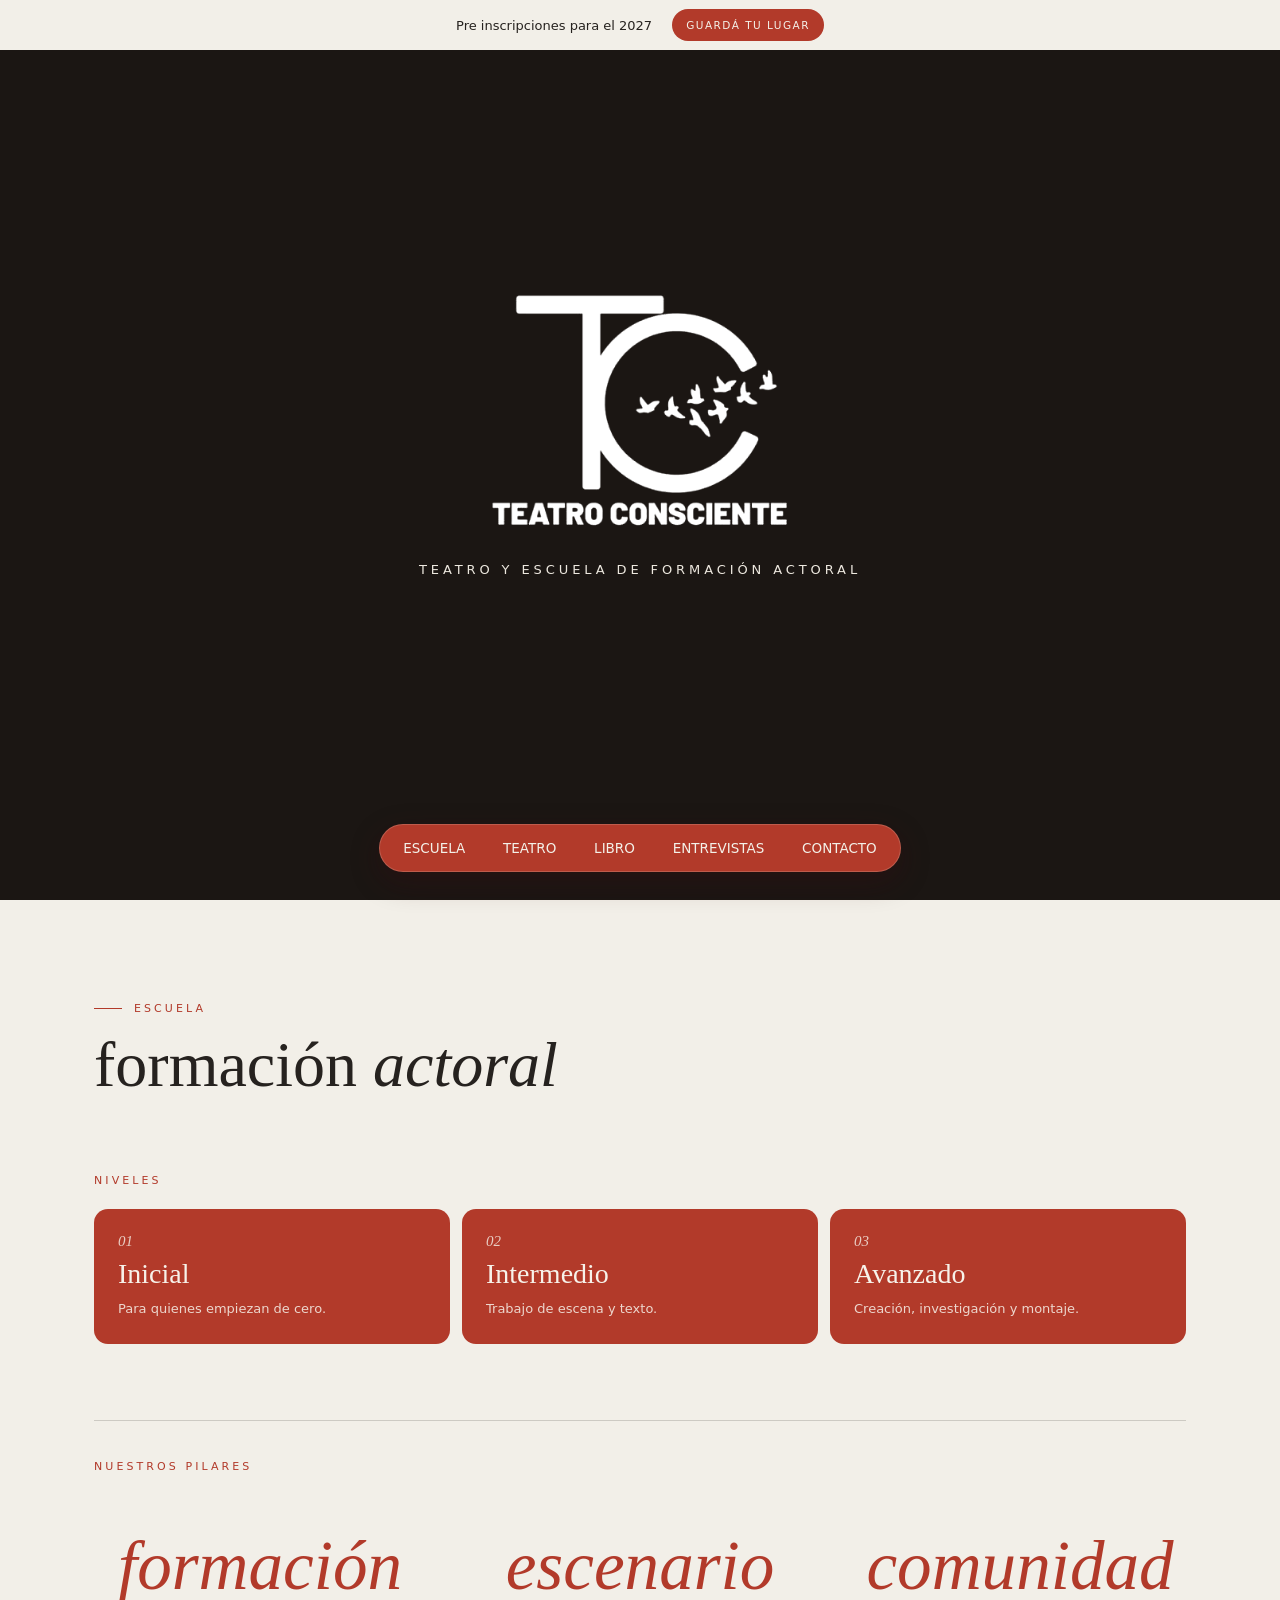
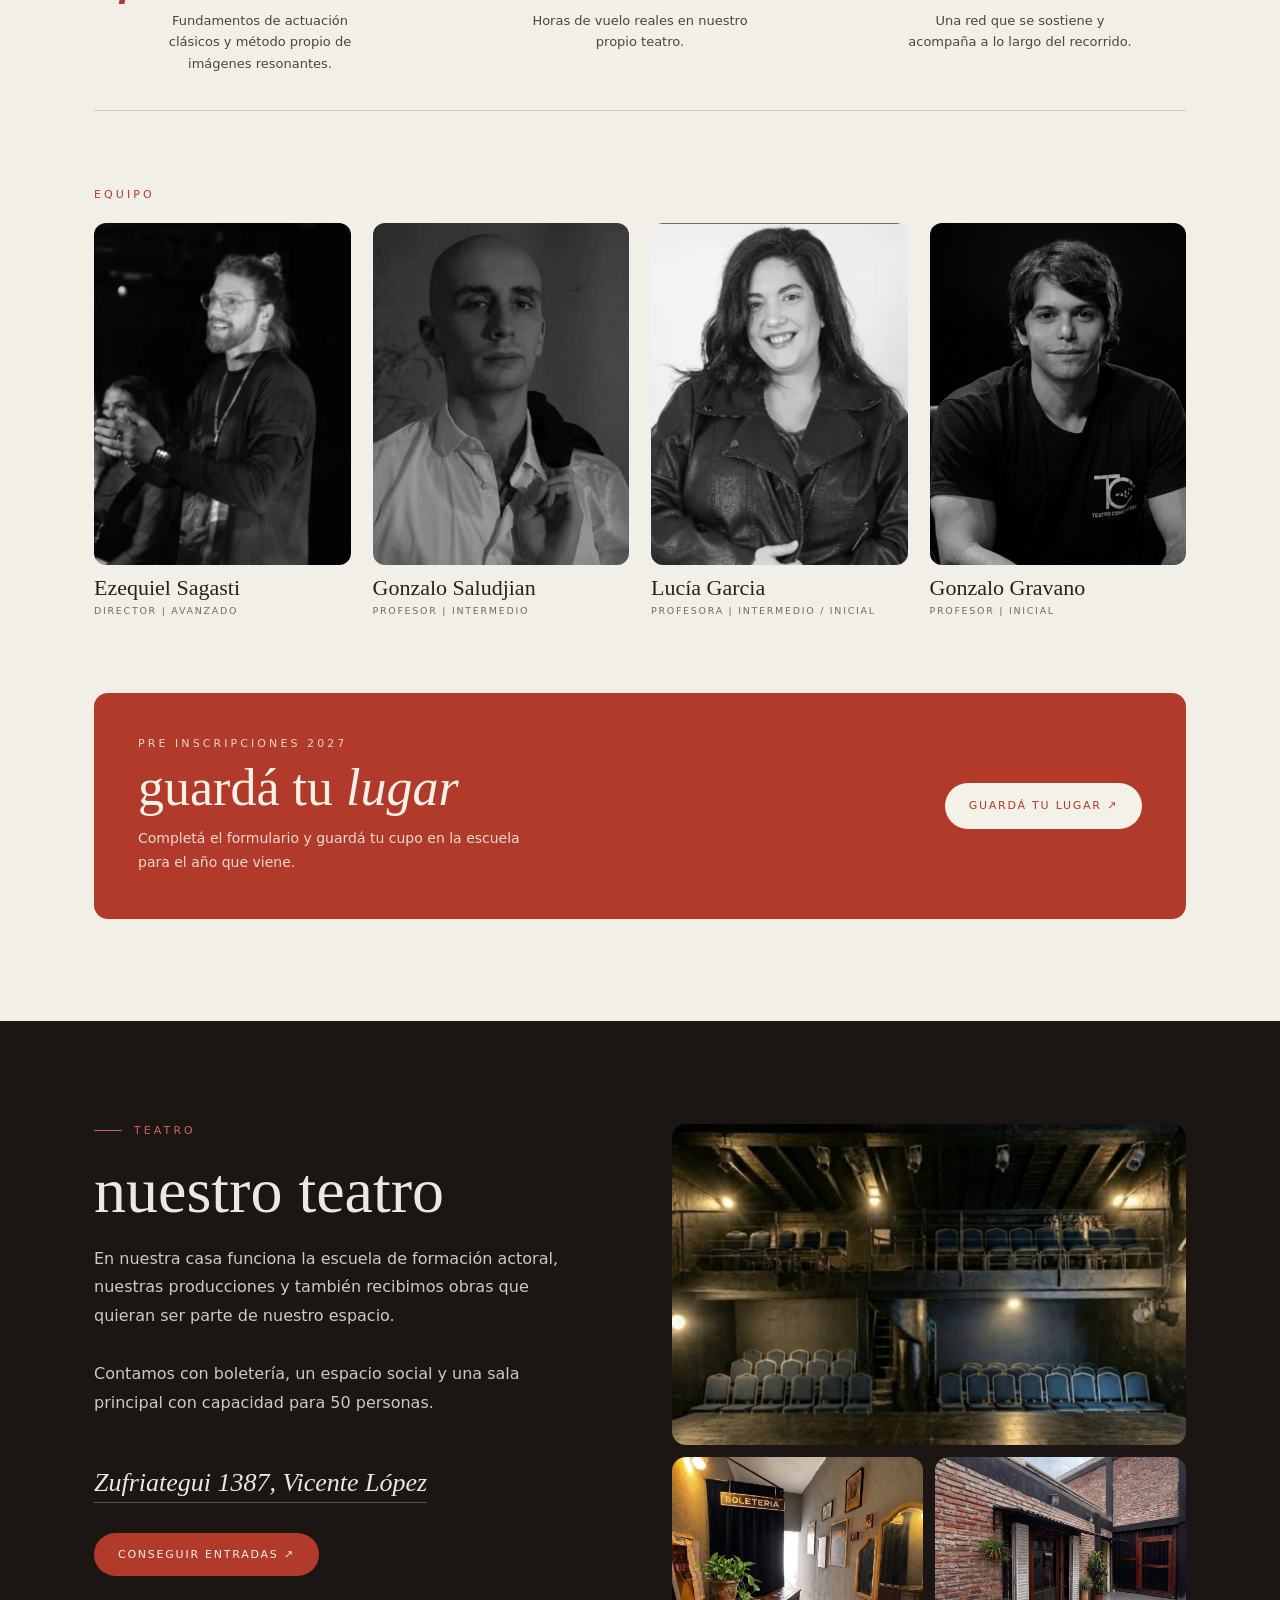
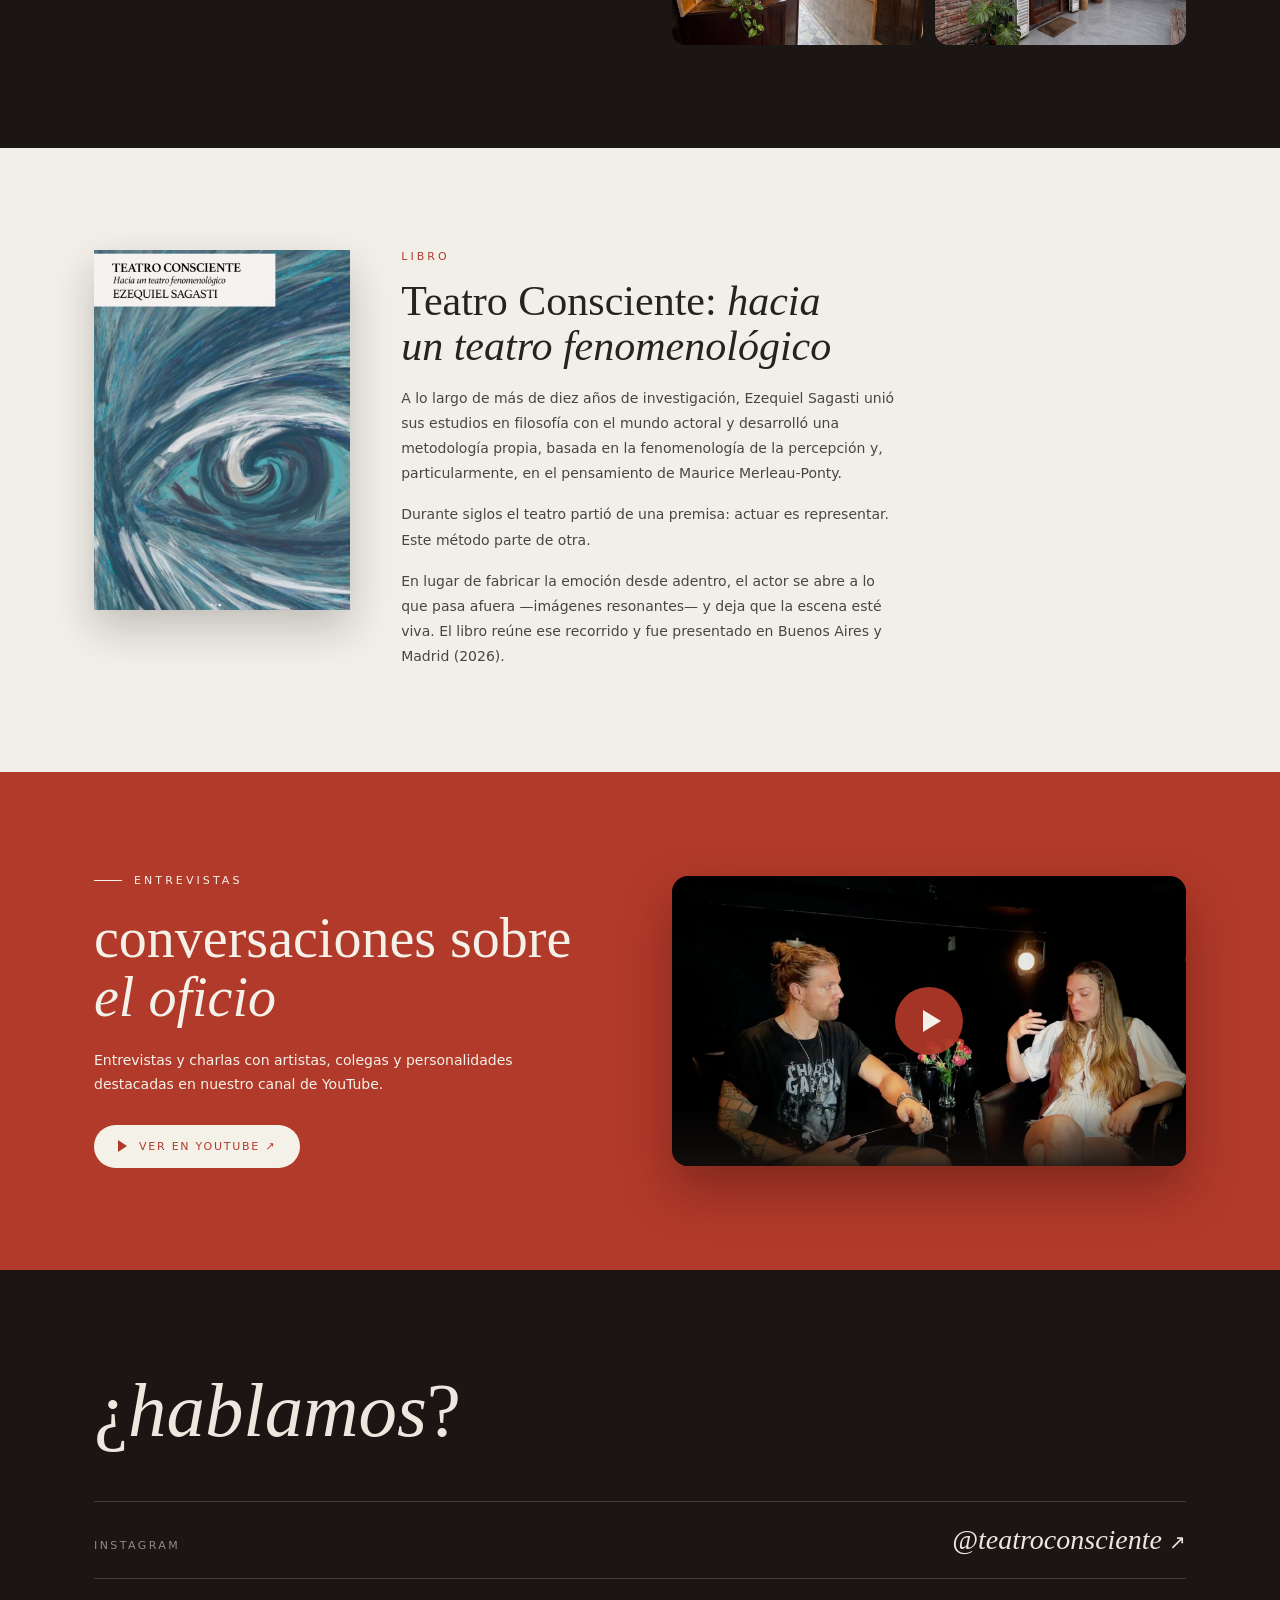
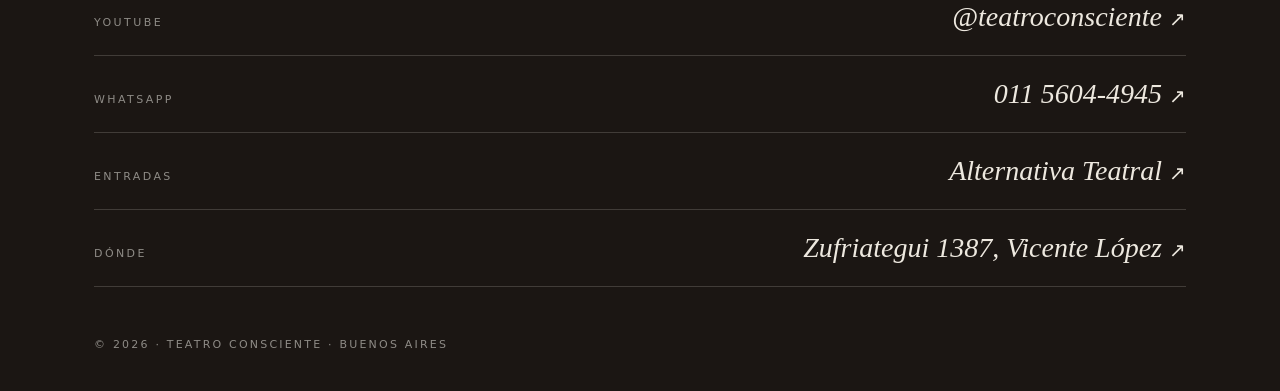
==== index.html @ e4187cec "Add files via upload" ====
<!DOCTYPE html>
<html lang="es">
<head>
<meta charset="utf-8">
<meta name="viewport" content="width=device-width, initial-scale=1">
<title>Teatro Consciente · Teatro y escuela de formación actoral</title>
<meta name="description" content="Teatro y escuela de formación actoral en Vicente López, Buenos Aires.">
<link rel="icon" href="assets/img/logo-tc-blanco.png">
<link rel="stylesheet" href="css/styles.css">
</head>
<body>
<div style="overflow-x:clip">

<header data-screen-label="Hero" style="background:#1B1613;color:#EDE8DF;min-height:100vh;min-height:100svh;display:flex;flex-direction:column">
  <!-- anuncio -->
  <aside class="anuncio" aria-label="Pre inscripciones 2027">
    <div class="anuncio-in">
      <p class="anuncio-txt">Pre inscripciones para el 2027</p>
      <a class="anuncio-cta" href="https://forms.gle/nk4H74SqPdoacRHf8" target="_blank" rel="noopener">GUARDÁ TU LUGAR</a>
    </div>
  </aside>
  <!-- /anuncio -->
  <div style="flex:1;display:flex;flex-direction:column;align-items:center;justify-content:center;gap:clamp(22px,3vw,34px);padding:40px 20px 120px;text-align:center">
    <img src="assets/img/logo-tc-blanco.png" alt="Teatro Consciente" style="width:clamp(180px,26vw,300px);height:auto;display:block">
    <div style="display:flex;align-items:center;gap:14px"><span class="hero-tag" style="font-size: clamp(13px,1.1vw,13px); letter-spacing: .3em">TEATRO Y ESCUELA DE FORMACIÓN ACTORAL</span></div>
  </div>
</header>

<div style="position:sticky;top:14px;z-index:50;height:76px;margin-top:-76px;display:flex;justify-content:center;align-items:flex-start;padding:0 12px;pointer-events:none">
  <nav class="tcnav" style="pointer-events:auto;display:flex;gap:2px;padding:5px;max-width:100%;overflow-x:auto;scrollbar-width:none;background:#B23A2A;border:1px solid rgba(244,241,233,.18);border-radius:999px;box-shadow:0 10px 30px rgba(60,10,16,.32)">
    <a href="#escuela" class="nav-link" data-nav="escuela" style="font-size:clamp(12px,1.1vw,13.5px);padding:10px clamp(11px,1.4vw,18px);border-radius:999px;white-space:nowrap;transition:background .25s,color .25s">ESCUELA</a>
    <a href="#teatro" class="nav-link" data-nav="teatro" style="font-size:clamp(12px,1.1vw,13.5px);padding:10px clamp(11px,1.4vw,18px);border-radius:999px;white-space:nowrap;transition:background .25s,color .25s">TEATRO</a>
    <a href="#libro" class="nav-link" data-nav="libro" style="font-size:clamp(12px,1.1vw,13.5px);padding:10px clamp(11px,1.4vw,18px);border-radius:999px;white-space:nowrap;transition:background .25s,color .25s">LIBRO</a>
    <a href="#entrevistas" class="nav-link" data-nav="entrevistas" style="font-size:clamp(12px,1.1vw,13.5px);padding:10px clamp(11px,1.4vw,18px);border-radius:999px;white-space:nowrap;transition:background .25s,color .25s">ENTREVISTAS</a>
    <a href="#contacto" class="nav-link" data-nav="contacto" style="font-size:clamp(12px,1.1vw,13.5px);padding:10px clamp(11px,1.4vw,18px);border-radius:999px;white-space:nowrap;transition:background .25s,color .25s">CONTACTO</a>
  </nav>
</div>

<section id="escuela" data-screen-label="Escuela" style="scroll-margin-top:70px;background:#F2EFE8">
  <div style="max-width:1180px;margin:0 auto;padding:clamp(64px,8vw,110px) clamp(20px,4vw,44px);display:flex;flex-direction:column;gap:clamp(48px,6vw,80px)">
    <div style="display:flex;flex-direction:column;gap:18px">
      <div style="display:flex;align-items:center;gap:12px"><span style="width:28px;height:1px;background:#B23A2A"></span><span style="font-size:11px;letter-spacing:.28em;color:#B23A2A">ESCUELA</span></div>
      <h2 style="font-family:'Cormorant Garamond',serif;font-weight:300;font-size:clamp(38px,5vw,64px);line-height:1;margin:0">formación <span style="font-style:italic">actoral</span></h2>
    </div>

    <div style="display:flex;flex-direction:column;gap:22px">
    <span style="font-size:11px;letter-spacing:.28em;color:#B23A2A">NIVELES</span>
    <div class="niv">
      <div style="background:#B23A2A;color:#F7F2EA;border-radius:14px;padding:24px;display:flex;flex-direction:column;gap:10px"><span style="font-family:'Cormorant Garamond',serif;font-style:italic;font-size:15px;opacity:.8">01</span><span style="font-family:'Cormorant Garamond',serif;font-size:28px;line-height:1">Inicial</span><p style="margin:0;font-size:13px;line-height:1.65;font-weight:300;color:rgba(247,242,234,.85)">Para quienes empiezan de cero.</p></div>
      <div style="background:#B23A2A;color:#F7F2EA;border-radius:14px;padding:24px;display:flex;flex-direction:column;gap:10px"><span style="font-family:'Cormorant Garamond',serif;font-style:italic;font-size:15px;opacity:.8">02</span><span style="font-family:'Cormorant Garamond',serif;font-size:28px;line-height:1">Intermedio</span><p style="margin:0;font-size:13px;line-height:1.65;font-weight:300;color:rgba(247,242,234,.85)">Trabajo de escena y texto.</p></div>
      <div style="background:#B23A2A;color:#F7F2EA;border-radius:14px;padding:24px;display:flex;flex-direction:column;gap:10px"><span style="font-family:'Cormorant Garamond',serif;font-style:italic;font-size:15px;opacity:.8">03</span><span style="font-family:'Cormorant Garamond',serif;font-size:28px;line-height:1">Avanzado</span><p style="margin:0;font-size:13px;line-height:1.65;font-weight:300;color:rgba(247,242,234,.85)">Creación, investigación y montaje.</p></div>
    </div>
    </div>

    <div style="display:flex;flex-direction:column;gap:22px;border-top:1px solid rgba(38,34,31,.18);padding-top:clamp(28px,3vw,40px)">
      <span style="font-size:11px;letter-spacing:.28em;color:#B23A2A">NUESTROS PILARES</span>




      <div style="display:grid;grid-template-columns:repeat(auto-fit,minmax(min(220px,100%),1fr));gap:clamp(32px,4vw,48px);padding:clamp(20px,3vw,36px) 0;border-bottom:1px solid rgba(38,34,31,.18)">
        <div style="display:flex;flex-direction:column;align-items:center;gap:10px;text-align:center"><span style="font-family:'Cormorant Garamond',serif;font-style:italic;font-weight:300;font-size:clamp(40px,5.4vw,72px);line-height:1;color:#B23A2A">formación</span><p style="margin:0;font-size:13px;line-height:1.65;font-weight:300;color:#4a463f;max-width:28ch;text-wrap:pretty">Fundamentos de actuación clásicos y método propio de imágenes resonantes.</p></div>
        <div style="display:flex;flex-direction:column;align-items:center;gap:10px;text-align:center"><span style="font-family:'Cormorant Garamond',serif;font-style:italic;font-weight:300;font-size:clamp(40px,5.4vw,72px);line-height:1;color:#B23A2A">escenario</span><p style="margin:0;font-size:13px;line-height:1.65;font-weight:300;color:#4a463f;max-width:28ch;text-wrap:pretty">Horas de vuelo reales en nuestro propio teatro.</p></div>
        <div style="display:flex;flex-direction:column;align-items:center;gap:10px;text-align:center"><span style="font-family:'Cormorant Garamond',serif;font-style:italic;font-weight:300;font-size:clamp(40px,5.4vw,72px);line-height:1;color:#B23A2A">comunidad</span><p style="margin:0;font-size:13px;line-height:1.65;font-weight:300;color:#4a463f;max-width:28ch;text-wrap:pretty">Una red que se sostiene y acompaña a lo largo del recorrido.</p></div>
      </div>

    </div>

    <div style="display:flex;flex-direction:column;gap:22px">
      <span style="font-size:11px;letter-spacing:.28em;color:#B23A2A">EQUIPO</span>
      <div style="display:grid;grid-template-columns:repeat(auto-fit,minmax(min(160px,45%),1fr));gap:clamp(14px,1.8vw,22px)">
        <div><div style="aspect-ratio:3/4;border-radius:12px;overflow:hidden;filter:grayscale(1)"><img src="assets/img/lt-prof-3.jpg" alt="Ezequiel Sagasti" loading="lazy" style="width:100%;height:100%;object-fit:cover;display:block"></div><div style="font-family:'Cormorant Garamond',serif;font-size:22px;margin-top:10px">Ezequiel Sagasti</div><div style="font-size:9.5px;letter-spacing:.18em;color:#6f6a62;margin-top:4px"><span style="letter-spacing: 1.71px;">DIRECTOR | AVANZADO</span></div></div>
        <div><div style="aspect-ratio:3/4;border-radius:12px;overflow:hidden;filter:grayscale(1)"><img src="assets/img/lt-prof-1.jpg" alt="Gonzalo Saludjian" loading="lazy" style="width:100%;height:100%;object-fit:cover;display:block"></div><div style="font-family:'Cormorant Garamond',serif;font-size:22px;margin-top:10px">Gonzalo Saludjian</div><div style="font-size:9.5px;letter-spacing:.18em;color:#6f6a62;margin-top:4px"><span style="letter-spacing: 1.71px;">PROFESOR | INTERMEDIO</span></div></div>
        <div><div style="aspect-ratio:3/4;border-radius:12px;overflow:hidden;filter:grayscale(1)"><img src="assets/img/lt-prof-4.jpg" alt="Lucía Garcia" loading="lazy" style="width:100%;height:100%;object-fit:cover;display:block"></div><div style="font-family:'Cormorant Garamond',serif;font-size:22px;margin-top:10px">Lucía Garcia</div><div style="font-size:9.5px;letter-spacing:.18em;color:#6f6a62;margin-top:4px"><span style="letter-spacing: 1.71px;">PROFESORA | INTERMEDIO / INICIAL</span></div></div>
        <div><div style="aspect-ratio:3/4;border-radius:12px;overflow:hidden;filter:grayscale(1)"><img src="assets/img/lt-prof-2.jpg" alt="Gonzalo Gravano" loading="lazy" style="width:100%;height:100%;object-fit:cover;display:block"></div><div style="font-family:'Cormorant Garamond',serif;font-size:22px;margin-top:10px">Gonzalo Gravano</div><div style="font-size:9.5px;letter-spacing:.18em;color:#6f6a62;margin-top:4px">PROFESOR | INICIAL</div></div>
      </div>
    </div>

    <!-- preins -->
    <div class="pi-1">
      <div class="txt">
        <span class="eb">PRE INSCRIPCIONES 2027</span>
        <h3>guardá tu <i>lugar</i></h3>
        <p>Completá el formulario y guardá tu cupo en la escuela para el año que viene.</p>
      </div>
      <a class="pi-btn" href="https://forms.gle/nk4H74SqPdoacRHf8" target="_blank" rel="noopener">GUARDÁ TU LUGAR ↗</a>
    </div>
    <!-- /preins -->
  </div>
</section>

<section id="teatro" data-screen-label="Teatro" style="scroll-margin-top:70px;background:#1B1613;color:#EDE8DF">
  <div style="max-width:1180px;margin:0 auto;padding:clamp(64px,8vw,110px) clamp(20px,4vw,44px);display:grid;grid-template-columns:repeat(auto-fit,minmax(min(320px,100%),1fr));gap:clamp(32px,5vw,64px);align-items:start">
    <div style="display:flex;flex-direction:column;gap:22px;align-items:flex-start">
      <div style="display:flex;align-items:center;gap:12px"><span style="width:28px;height:1px;background:#d0655a"></span><span style="font-size:11px;letter-spacing:.28em;color:#d0655a">TEATRO</span></div>
      <h2 style="font-family:'Cormorant Garamond',serif;font-weight:300;font-size:clamp(38px,5vw,64px);line-height:1;margin:0">nuestro teatro</h2>
      <p style="margin:0;font-size:clamp(14px,1.5vw,16px);line-height:1.8;font-weight:300;color:#CFC9BE;max-width:46ch;text-wrap:pretty">En nuestra casa funciona la escuela de formación actoral, nuestras producciones y también recibimos obras que quieran ser parte de nuestro espacio. <br><br>Contamos con boletería, un espacio social y una sala principal con capacidad para 50 personas.<br><br></p>
      <a href="https://maps.google.com/?q=Zufriategui+1387+Vicente+Lopez" target="_blank" rel="noopener" style="font-family:'Cormorant Garamond',serif;font-style:italic;font-size:clamp(20px,2.2vw,26px);color:#EDE8DF;border-bottom:1px solid rgba(237,232,223,.3);padding-bottom:4px">Zufriategui 1387, Vicente López</a>
      <a href="https://www.alternativateatral.com/espacio7916-teatro-consciente" target="_blank" rel="noopener" style="margin-top: 8px; background: #B23A2A; color: #F4F1E9; font-size: 11px; letter-spacing: .16em; padding: 15px 24px; border-radius: 40px; position: relative" data-h="1">CONSEGUIR ENTRADAS ↗</a>
    </div>
    <div style="display:grid;grid-template-columns:1fr 1fr;gap:12px">
      <div style="grid-column:1 / span 2;aspect-ratio:16/10;border-radius:14px;overflow:hidden"><img src="assets/img/lt-sala-1.jpg" alt="Sala principal" loading="lazy" style="width:100%;height:100%;object-fit:cover;display:block"></div>
      <div style="aspect-ratio:4/3;border-radius:14px;overflow:hidden"><img src="assets/img/lt-sala-2.jpg" alt="Boletería" loading="lazy" style="width:100%;height:100%;object-fit:cover;display:block"></div>
      <div style="aspect-ratio:4/3;border-radius:14px;overflow:hidden"><img src="assets/img/lt-sala-3.jpg" alt="Patio" loading="lazy" style="width:100%;height:100%;object-fit:cover;display:block"></div>
    </div>
  </div>
</section>



<section id="libro" data-screen-label="Libro" style="scroll-margin-top:70px;background:#F2EFE8">
  <div style="max-width:1180px;margin:0 auto;padding:clamp(64px,8vw,110px) clamp(20px,4vw,44px);display:flex;gap:clamp(24px,4vw,56px);align-items:flex-start;flex-wrap:wrap">
    <div style="width:clamp(150px,20vw,260px);flex:none;aspect-ratio:1323/1861;box-shadow:0 18px 40px rgba(20,16,14,.22)"><img src="assets/img/lt-libro.jpg" alt="Tapa del libro" loading="lazy" style="width:100%;height:100%;object-fit:cover;display:block"></div>
    <div style="flex:1;min-width:min(280px,100%);display:flex;flex-direction:column;gap:16px;align-items:flex-start">
      <span style="font-size:11px;letter-spacing:.28em;color:#B23A2A">LIBRO</span>
      <h2 style="font-family:'Cormorant Garamond',serif;font-weight:300;font-size:clamp(28px,3.4vw,42px);line-height:1.08;margin:0;max-width:22ch">Teatro Consciente: <span style="font-style:italic">hacia un teatro fenomenológico</span></h2>
      <p style="margin:0;font-size:14px;line-height:1.8;font-weight:300;color:#4a463f;max-width:58ch;text-wrap:pretty">A lo largo de más de diez años de investigación, Ezequiel Sagasti unió sus estudios en filosofía con el mundo actoral y desarrolló una metodología propia, basada en la fenomenología de la percepción y, particularmente, en el pensamiento de Maurice Merleau-Ponty.</p><p style="margin:0;font-size:14px;line-height:1.8;font-weight:300;color:#4a463f;max-width:58ch;text-wrap:pretty">Durante siglos el teatro partió de una premisa: actuar es representar. Este método parte de otra.</p>

      <p style="margin:0;font-size:14px;line-height:1.8;font-weight:300;color:#4a463f;max-width:58ch;text-wrap:pretty">En lugar de fabricar la emoción desde adentro, el actor se abre a lo que pasa afuera —imágenes resonantes— y deja que la escena esté viva. El libro reúne ese recorrido y fue presentado en Buenos Aires y Madrid (2026).</p>

    </div>
  </div>
</section>

<section id="entrevistas" data-screen-label="Entrevistas" style="scroll-margin-top:70px;background:#B23A2A;color:#F4F1E9">
  <div style="max-width:1180px;margin:0 auto;padding:clamp(64px,8vw,110px) clamp(20px,4vw,44px);display:grid;grid-template-columns:repeat(auto-fit,minmax(min(320px,100%),1fr));gap:clamp(32px,5vw,64px);align-items:center">
    <div style="display:flex;flex-direction:column;gap:22px;align-items:flex-start">
      <div style="display:flex;align-items:center;gap:12px"><span style="width:28px;height:1px;background:#F4F1E9"></span><span style="font-size:11px;letter-spacing:.28em;color:#F4F1E9">ENTREVISTAS</span></div>
      <h2 style="font-family:'Cormorant Garamond',serif;font-weight:300;font-size:clamp(34px,4.4vw,56px);line-height:1.04;margin:0;max-width:20ch">conversaciones sobre <span style="font-style:italic">el oficio</span></h2>
      <p style="margin:0;font-size:14px;line-height:1.75;font-weight:300;color:#F4F1E9;max-width:52ch">Entrevistas y charlas con artistas, colegas y personalidades destacadas en nuestro canal de YouTube.</p>
      <a href="https://www.youtube.com/@teatroconsciente" target="_blank" rel="noopener" style="margin-top:6px;display:inline-flex;align-items:center;gap:12px;background:#F4F1E9;color:#B23A2A;font-size:11px;letter-spacing:.16em;padding:15px 24px;border-radius:40px" data-h="2"><span style="width:0;height:0;border-left:9px solid currentColor;border-top:6px solid transparent;border-bottom:6px solid transparent"></span>VER EN YOUTUBE ↗</a>
    </div>
    <a href="https://www.youtube.com/@teatroconsciente" target="_blank" rel="noopener" aria-label="Ver entrevista en YouTube" style="position:relative;display:block;border-radius:16px;overflow:hidden;aspect-ratio:16/9;box-shadow:0 24px 50px rgba(40,8,10,.35);color:#F4F1E9">
      <img src="assets/img/lt-entrevista.jpg" alt="Entrevista" loading="lazy" style="width:100%;height:100%;object-fit:cover;display:block">
      <span style="position:absolute;left:50%;top:50%;transform:translate(-50%,-50%);width:68px;height:68px;border-radius:50%;background:rgba(178,58,42,.92);display:flex;align-items:center;justify-content:center;pointer-events:none"><span style="width:0;height:0;margin-left:5px;border-left:18px solid #F4F1E9;border-top:11px solid transparent;border-bottom:11px solid transparent"></span></span>
      <span style="position:absolute;left:0;right:0;bottom:0;padding:28px 20px 16px;background:linear-gradient(transparent,rgba(20,16,14,.85));font-size:13px;pointer-events:none"><br></span>
    </a>
  </div>
</section>

<section id="contacto" data-screen-label="Contacto" style="scroll-margin-top:70px;background:#1B1613;color:#EDE8DF">
  <div style="max-width:1180px;margin:0 auto;padding:clamp(64px,8vw,110px) clamp(20px,4vw,44px) 40px;display:flex;flex-direction:column;gap:clamp(32px,4vw,52px)">
    <h2 style="font-family:'Cormorant Garamond',serif;font-weight:300;font-size:clamp(40px,6vw,80px);line-height:1;margin:0">¿<span style="font-style:italic">hablamos</span>?</h2>
    <div>

      <a href="https://instagram.com/teatroconsciente" style="display:flex;align-items:baseline;justify-content:space-between;gap:20px;padding:22px 0;border-top:1px solid rgba(237,232,223,.18);flex-wrap:wrap;color:#EDE8DF;transition:color .2s,padding .25s" data-h="3" target="_blank" rel="noopener"><span style="font-size:11px;letter-spacing:.22em;color:#8E8B86">INSTAGRAM</span><span style="font-family:'Cormorant Garamond',serif;font-style:italic;font-size:clamp(20px,2.4vw,28px)">@teatroconsciente <span style="font-style:normal;font-size:.7em">↗</span></span></a>
      <a href="https://www.youtube.com/@teatroconsciente" style="display:flex;align-items:baseline;justify-content:space-between;gap:20px;padding:22px 0;border-top:1px solid rgba(237,232,223,.18);flex-wrap:wrap;color:#EDE8DF;transition:color .2s,padding .25s" data-h="4" target="_blank" rel="noopener"><span style="font-size:11px;letter-spacing:.22em;color:#8E8B86">YOUTUBE</span><span style="font-family:'Cormorant Garamond',serif;font-style:italic;font-size:clamp(20px,2.4vw,28px)">@teatroconsciente <span style="font-style:normal;font-size:.7em">↗</span></span></a>
      <a href="https://wa.me/5491156044945" style="display:flex;align-items:baseline;justify-content:space-between;gap:20px;padding:22px 0;border-top:1px solid rgba(237,232,223,.18);flex-wrap:wrap;color:#EDE8DF;transition:color .2s,padding .25s" data-h="5" target="_blank" rel="noopener"><span style="font-size:11px;letter-spacing:.22em;color:#8E8B86">WHATSAPP</span><span style="font-family:'Cormorant Garamond',serif;font-style:italic;font-size:clamp(20px,2.4vw,28px)">011 5604-4945 <span style="font-style:normal;font-size:.7em">↗</span></span></a>
      <a href="https://www.alternativateatral.com/espacio7916-teatro-consciente" style="display:flex;align-items:baseline;justify-content:space-between;gap:20px;padding:22px 0;border-top:1px solid rgba(237,232,223,.18);flex-wrap:wrap;color:#EDE8DF;transition:color .2s,padding .25s" data-h="6" target="_blank" rel="noopener"><span style="font-size:11px;letter-spacing:.22em;color:#8E8B86">ENTRADAS</span><span style="font-family:'Cormorant Garamond',serif;font-style:italic;font-size:clamp(20px,2.4vw,28px)">Alternativa Teatral <span style="font-style:normal;font-size:.7em">↗</span></span></a><a href="https://maps.google.com/?q=Zufriategui+1387+Vicente+Lopez" style="display:flex;align-items:baseline;justify-content:space-between;gap:20px;padding:22px 0;border-top:1px solid rgba(237,232,223,.18);border-bottom:1px solid rgba(237,232,223,.18);flex-wrap:wrap;color:#EDE8DF;transition:color .2s,padding .25s" data-h="7" target="_blank" rel="noopener"><span style="font-size:11px;letter-spacing:.22em;color:#8E8B86">DÓNDE</span><span style="font-family:'Cormorant Garamond',serif;font-style:italic;font-size:clamp(20px,2.4vw,28px)">Zufriategui 1387, Vicente López <span style="font-style:normal;font-size:.7em">↗</span></span></a>
    </div>
    <span style="font-size:11px;letter-spacing:.2em;color:#8E8B86">© 2026 · TEATRO CONSCIENTE · BUENOS AIRES</span>
  </div>
</section>

</div>
<script src="js/main.js"></script>
</body>
</html>
---- css/styles.css ----
@import url("fonts.css");
html{scroll-behavior:smooth}
body{margin:0;background:#E5E2DA;color:#26221F;font-family:'DM Sans',system-ui,sans-serif;-webkit-font-smoothing:antialiased}
*{box-sizing:border-box}
a{color:#B23A2A;text-decoration:none}
a:hover{color:#8f2c1f}
image-slot{--is-empty-bg:#221d1a}
/* Barra de preinscripciones */
.anuncio{position:relative;z-index:60;background:#F2EFE8;color:#26221F}
.anuncio-in{display:flex;justify-content:space-between;align-items:center;gap:12px;padding:9px 10px 9px 18px}
.anuncio-txt{margin:0;font-size:13px}
.anuncio-cta{flex:none;background:#B23A2A;color:#F4F1E9;font-size:10.5px;letter-spacing:.14em;padding:10px 14px;border-radius:999px;white-space:nowrap}
.anuncio-cta:hover{background:#8f2c1f;color:#F4F1E9}
.anuncio-cta:focus-visible{outline:2px solid #B23A2A;outline-offset:3px}
@media (min-width:720px){.anuncio-in{justify-content:center;gap:20px;padding:9px 18px}}
/* Bloque de pre inscripción (Escuela) */
.pi-1{background:#B23A2A;color:#F4F1E9;border-radius:14px;padding:clamp(26px,4vw,44px);display:flex;flex-wrap:wrap;gap:24px 48px;align-items:center;justify-content:space-between}
.pi-1 .txt{display:flex;flex-direction:column;gap:12px;align-items:flex-start}
.pi-1 .eb{font-size:11px;letter-spacing:.28em;color:#F4F1E9;opacity:.85}
.pi-1 h3{font-family:'Cormorant Garamond',serif;font-weight:300;font-size:clamp(34px,4.2vw,52px);line-height:1;margin:0}
.pi-1 p{margin:0;font-size:14px;line-height:1.75;font-weight:300;color:rgba(244,241,233,.88);max-width:46ch;text-wrap:pretty}
.pi-btn{display:inline-flex;align-items:center;justify-content:center;min-height:46px;background:#F4F1E9;color:#B23A2A;font-size:11px;letter-spacing:.16em;padding:0 24px;border-radius:40px;white-space:nowrap;transition:background .25s,color .25s}
.pi-btn:hover{background:#1B1613;color:#F4F1E9}
.pi-btn:focus-visible{outline:2px solid #F4F1E9;outline-offset:3px}
.niv{display:grid;grid-template-columns:repeat(3,minmax(0,1fr));gap:12px}
@media (max-width:640px){
  .niv{grid-template-columns:1fr}
  .niv>div{flex-direction:row !important;flex-wrap:wrap;align-items:baseline;gap:4px 14px !important;padding:18px 20px !important}
  .niv>div>p{flex-basis:100%}
  .hero-tag{font-size:11px !important;letter-spacing:.22em !important;line-height:1.9;max-width:24ch;text-wrap:balance}
}
@media (max-width:480px){
  .tcnav{gap:0 !important;padding:4px !important}
  .tcnav a{font-size:11.5px !important;padding:9px 8px !important}
}
@media (max-width:350px){ .tcnav a{font-size:10.5px !important;padding:8px 6px !important} }
.nav-link{color:#F4F1E9;background:transparent}
.nav-link.is-active{color:#B23A2A;background:#F4F1E9}
[data-h="1"]:hover{background:#8f2c1f !important;color:#F4F1E9 !important}
[data-h="2"]:hover{background:#1B1613 !important;color:#F4F1E9 !important}
[data-h="3"]:hover{color:#d0655a !important;padding-left:10px !important}
[data-h="4"]:hover{color:#d0655a !important;padding-left:10px !important}
[data-h="5"]:hover{color:#d0655a !important;padding-left:10px !important}
[data-h="6"]:hover{color:#d0655a !important;padding-left:10px !important}
[data-h="7"]:hover{color:#d0655a !important;padding-left:10px !important}
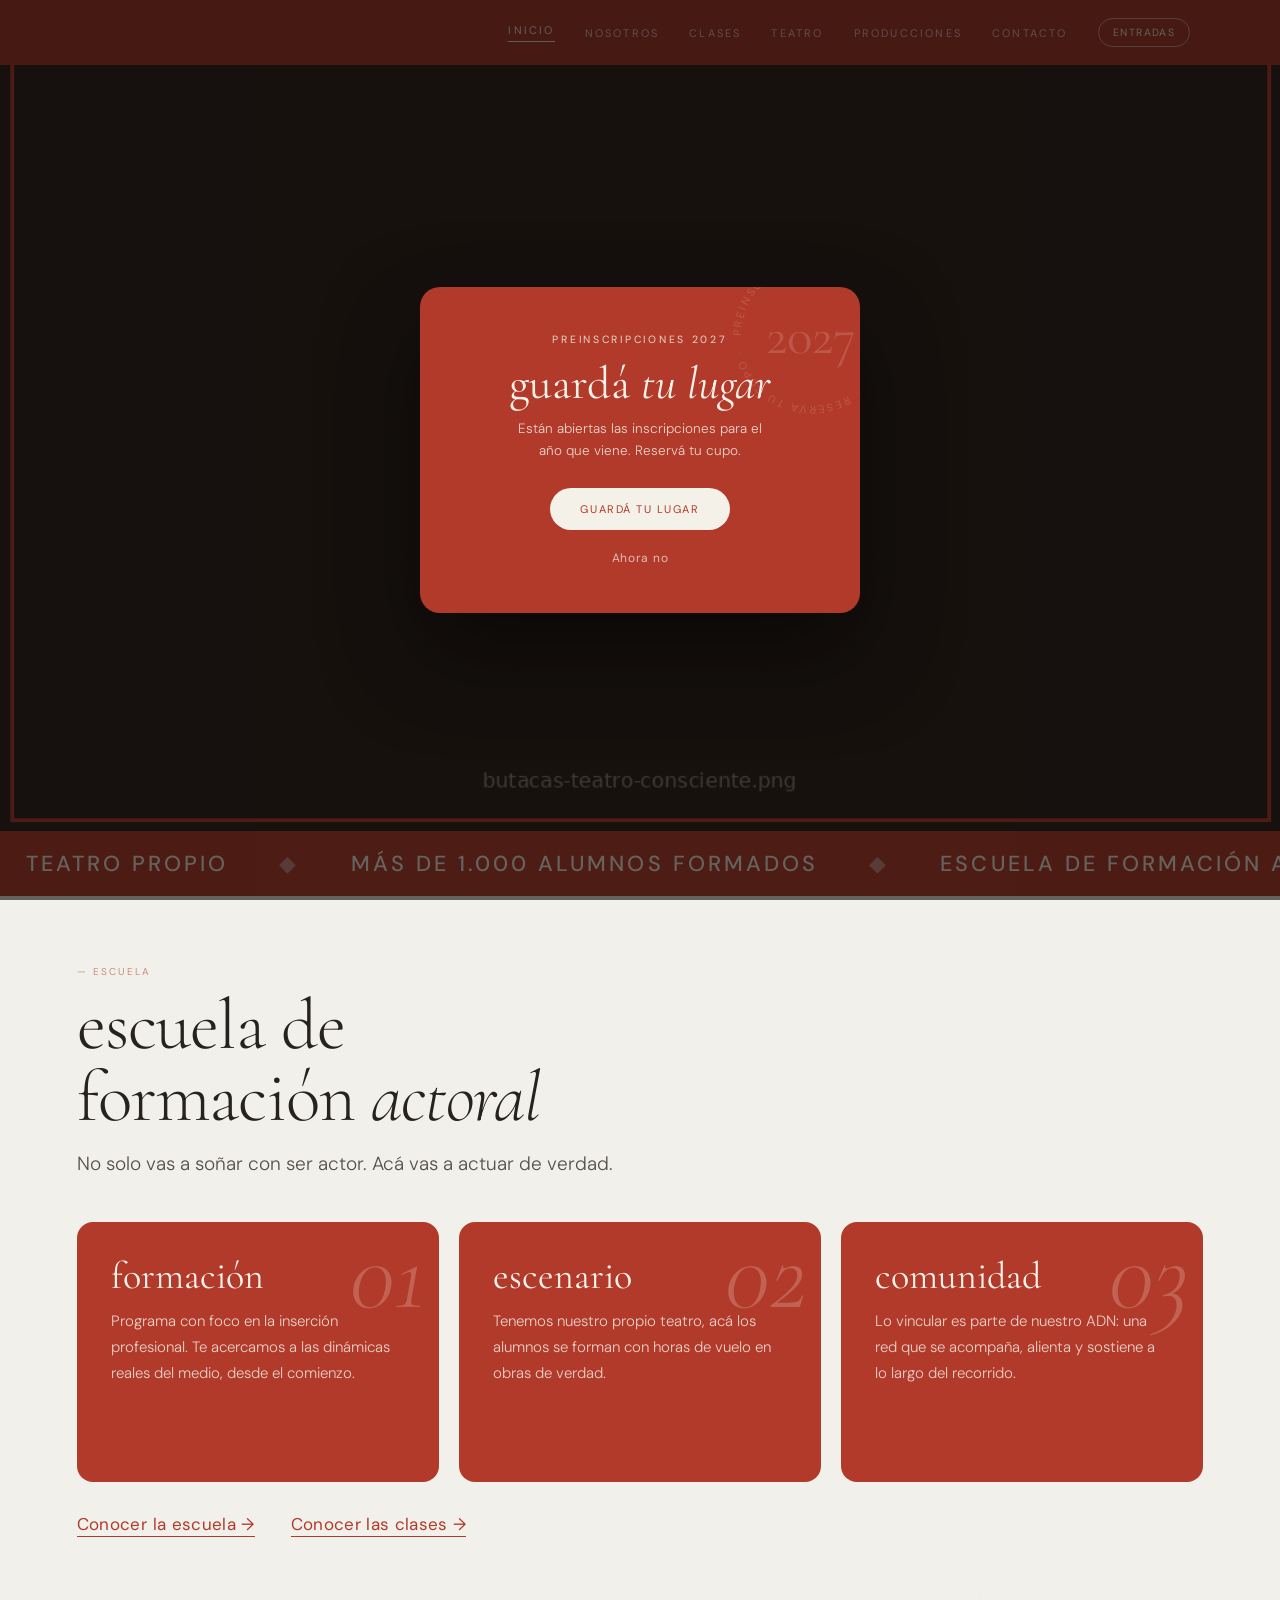
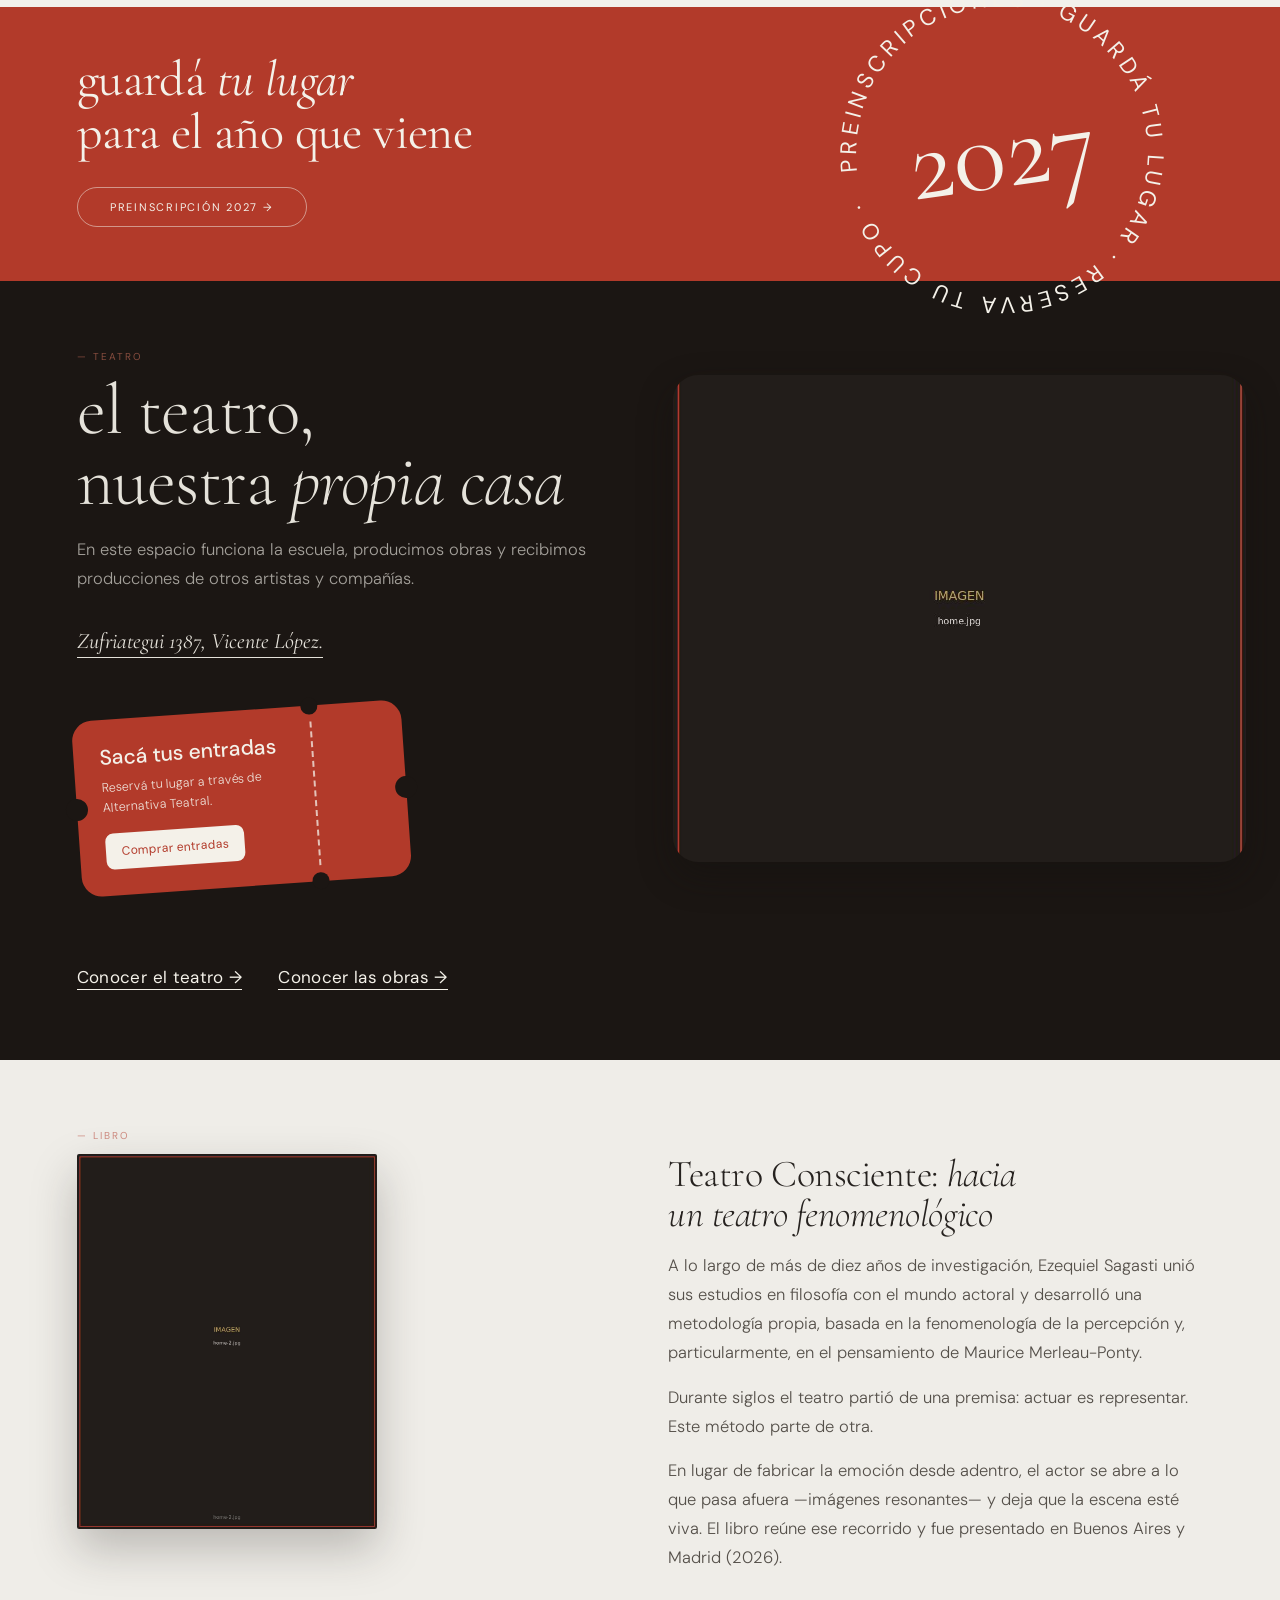
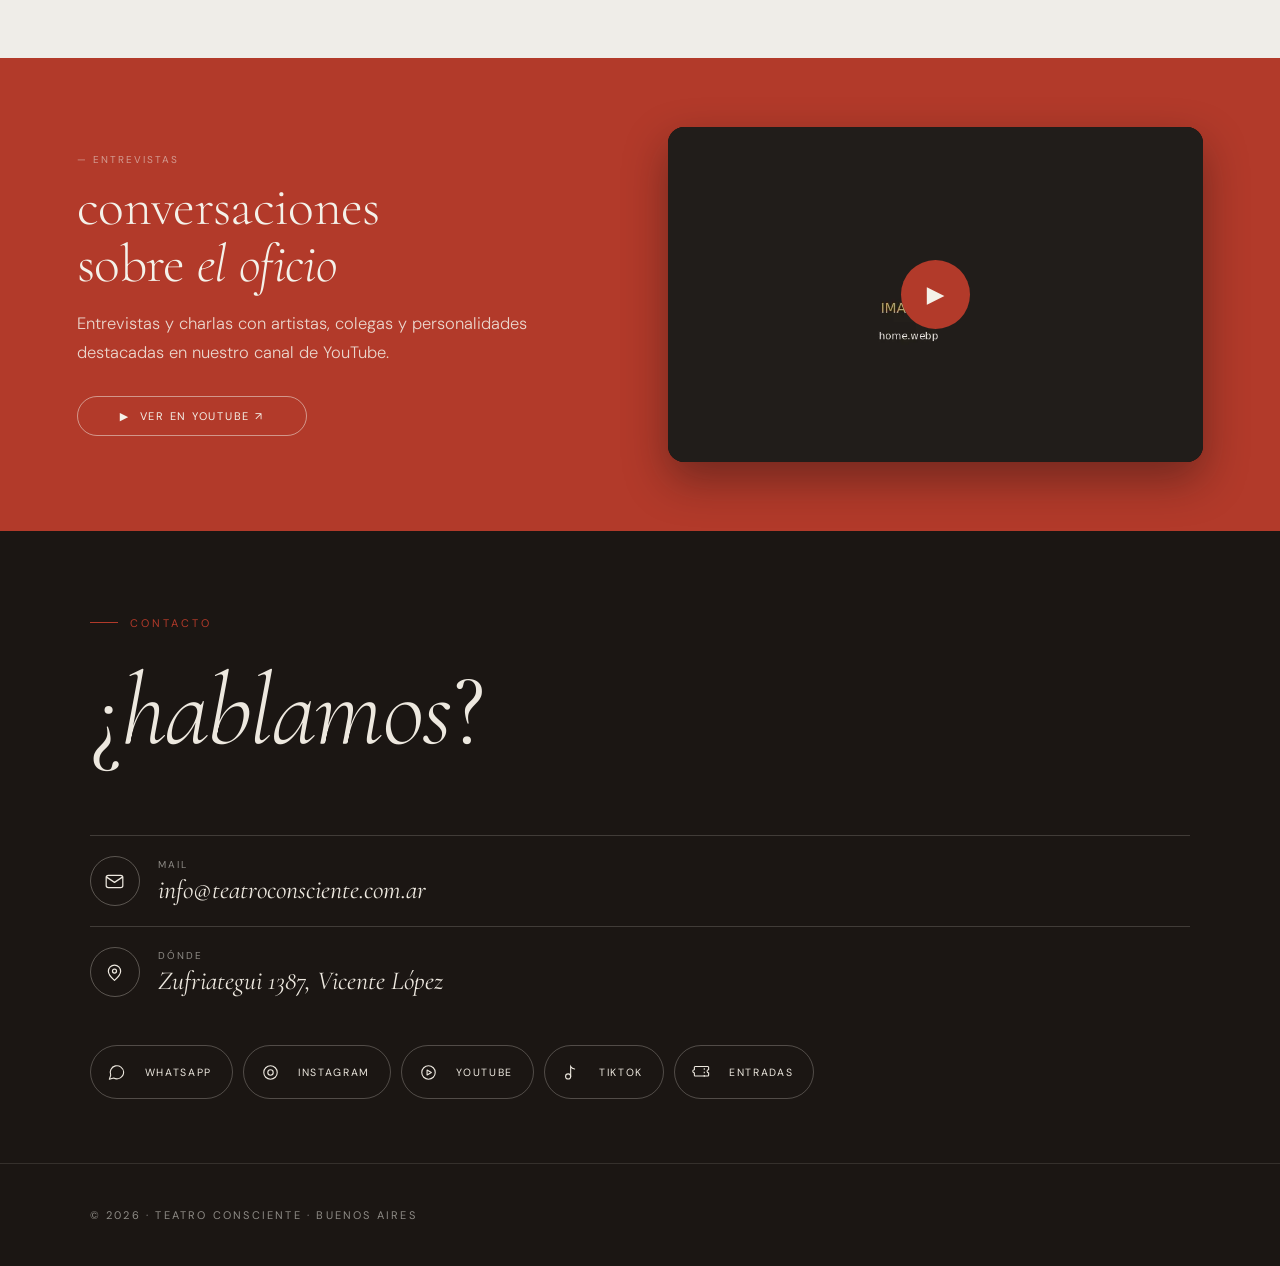
==== commit 5de448eb: "Add files via upload" ====
--- a/index.html
+++ b/index.html
@@ -1,158 +1,554 @@
 <!DOCTYPE html>
-<html lang="es">
+<html lang="es-AR">
 <head>
 <meta charset="utf-8">
 <meta name="viewport" content="width=device-width, initial-scale=1">
-<title>Teatro Consciente · Teatro y escuela de formación actoral</title>
-<meta name="description" content="Teatro y escuela de formación actoral en Vicente López, Buenos Aires.">
-<link rel="icon" href="assets/img/logo-tc-blanco.png">
+<title>Teatro Consciente — Inicio</title>
+<meta name="description" content="Teatro Consciente — escuela de formación actoral y teatro en Vicente López, Buenos Aires. Clases, producciones y preinscripción 2027.">
+<link rel="icon" type="image/svg+xml" href="favicon.svg">
+<link rel="preconnect" href="https://fonts.googleapis.com">
+<link rel="preconnect" href="https://fonts.gstatic.com" crossorigin>
+<link href="https://fonts.googleapis.com/css2?family=Cormorant+Garamond:ital,wght@0,300;0,400;0,500;0,600;0,700;1,300;1,400;1,500;1,600&family=DM+Sans:ital,opsz,wght@0,9..40,300..700;1,9..40,300..700&display=swap" rel="stylesheet">
 <link rel="stylesheet" href="css/styles.css">
+<style>/* cyrillic-ext */
+
+/* cyrillic */
+
+/* vietnamese */
+
+/* latin-ext */
+
+/* latin */
+
+/* cyrillic-ext */
+
+/* cyrillic */
+
+/* vietnamese */
+
+/* latin-ext */
+
+/* latin */
+
+/* cyrillic-ext */
+
+/* cyrillic */
+
+/* vietnamese */
+
+/* latin-ext */
+
+/* latin */
+
+/* cyrillic-ext */
+
+/* cyrillic */
+
+/* vietnamese */
+
+/* latin-ext */
+
+/* latin */
+
+/* cyrillic-ext */
+
+/* cyrillic */
+
+/* vietnamese */
+
+/* latin-ext */
+
+/* latin */
+
+/* cyrillic-ext */
+
+/* cyrillic */
+
+/* vietnamese */
+
+/* latin-ext */
+
+/* latin */
+
+/* cyrillic-ext */
+
+/* cyrillic */
+
+/* vietnamese */
+
+/* latin-ext */
+
+/* latin */
+
+/* cyrillic-ext */
+
+/* cyrillic */
+
+/* vietnamese */
+
+/* latin-ext */
+
+/* latin */
+
+/* latin-ext */
+
+/* latin */
+
+/* latin-ext */
+
+/* latin */
+
+/* latin-ext */
+
+/* latin */
+
+/* latin-ext */
+
+/* latin */
+
+
+
+  html{scroll-behavior:smooth}
+  body{margin:0;background:#E5E2DA;color:#26221F;font-family:'DM Sans',system-ui,sans-serif;-webkit-font-smoothing:antialiased}
+  *{box-sizing:border-box}
+  a{color:#B23A2A;text-decoration:none}
+  a:hover{color:#8f2c1f}
+  ::selection{background:#B23A2A;color:#E5E2DA}
+  image-slot{--is-empty-bg:#221d1a}
+  [data-root]{overflow-x:clip}
+  img,image-slot,iframe{max-width:100%}
+  @media (max-width:768px){ .desknav{display:none !important} }
+  /* cifras: mismo aire arriba (logo) que abajo (mosaico) en mobile */
+  @media (max-width:768px){
+    #inicio{padding-bottom:clamp(34px,9vw,48px) !important}
+    #inicio > div:nth-child(2){margin-top:clamp(34px,9vw,48px) !important}
+  }
+  @media (max-width:430px){ .r-desc{letter-spacing:.16em !important} }
+  @media (min-width:769px){
+    .home-split{display:grid !important;grid-template-columns:.78fr 1.22fr;gap:clamp(40px,6vw,96px);padding-left:clamp(20px,2vw,26px) !important;align-items:stretch}
+    .col-a{padding-bottom:0 !important;align-self:center}
+    .col-b{padding-top:clamp(28px,4vw,56px) !important}
+  }
+  .niv{display:grid;grid-template-columns:repeat(3,minmax(0,1fr));gap:12px}
+  .lt-btn-red:hover{background:#8f2c1f !important;color:#F4F1E9 !important}
+  .lt-btn-cream:hover{background:#1B1613 !important;color:#F4F1E9 !important}
+  .lt-row:hover{color:#d0655a !important;padding-left:10px !important}
+  @media (max-width:640px){
+    .niv{grid-template-columns:1fr}
+    .niv>div{flex-direction:row !important;flex-wrap:wrap;align-items:baseline;gap:4px 14px !important;padding:18px 20px !important}
+    .niv>div>p{flex-basis:100%}
+  }
+  @keyframes tcspin{to{transform:rotate(360deg)}}
+  .tc-ring{animation:tcspin 40s linear infinite;transform-origin:50% 50%}
+  @media (prefers-reduced-motion:reduce){.tc-ring{animation:none}}
+
+
+/* ================= estilos del mockup (container queries) ============== */
+  .s{position:relative}
+  .wrp{max-width:min(1180px,90vw);margin:0 auto;padding:clamp(48px,6vw,86px) clamp(20px,3.4vw,44px)}
+  .eyb{display:flex;align-items:center;gap:12px;margin-bottom:16px}
+  .eyb i{width:30px;height:1px;background:currentColor;display:block}
+  .eyb span{font-size:10.5px;letter-spacing:.2em}
+  .ttl{margin:0 0 18px;font-family:'Cormorant Garamond',serif;font-weight:300;
+       font-size:clamp(26px,4.2vw,54px);line-height:1.06;letter-spacing:-.012em}
+  .ttl.sm{font-size:clamp(22px,3.2vw,38px)}
+  .ttl.xl{font-size:clamp(30px,5.6vw,74px);line-height:1}
+  .tx{margin:0;font-size:clamp(14px,1.45vw,16.5px);line-height:1.75;font-weight:300;color:#55504a;max-width:58ch}
+  .tx.lg{font-size:clamp(15px,1.7vw,19px)}
+  .tx.inv{color:rgba(229,226,218,.7)}
+  .g2{display:grid;grid-template-columns:1fr 1fr;gap:clamp(22px,3.4vw,56px);align-items:center}
+  .g3{display:grid;grid-template-columns:repeat(3,minmax(0,1fr));gap:clamp(12px,1.6vw,22px)}
+  .g4{display:grid;grid-template-columns:repeat(4,minmax(0,1fr));gap:clamp(10px,1.3vw,18px)}
+  .card{border-radius:16px;padding:clamp(18px,2.2vw,30px);background:rgba(38,34,31,.04);
+        box-shadow:inset 0 0 0 1px rgba(38,34,31,.09)}
+  .card h4{margin:0 0 9px;font-family:'Cormorant Garamond',serif;font-weight:400;font-size:clamp(18px,2vw,25px);line-height:1.2}
+  .card p{margin:0;font-size:clamp(12.5px,1.25vw,14.5px);line-height:1.6;font-weight:300;color:#55504a}
+  .im{width:100%;object-fit:cover;display:block;border-radius:14px}
+  .btn{display:inline-flex;align-items:center;gap:10px;padding:14px 28px;border-radius:999px;
+       background:#B23A2A;color:#F4F1E9;font-size:11.5px;letter-spacing:.11em;text-transform:uppercase}
+  .btn.cr{background:#F4F1E9;color:#1B1613}
+  .rowl{display:grid;grid-template-columns:40px 1fr auto;gap:clamp(12px,2vw,30px);align-items:baseline;
+        padding:clamp(15px,1.8vw,24px) 0;border-top:1px solid rgba(38,34,31,.15)}
+  .rowl .num{font-family:'Cormorant Garamond',serif;font-style:italic;font-size:14px;color:#B23A2A}
+  .rowl h4{margin:0 0 5px;font-family:'Cormorant Garamond',serif;font-weight:400;font-size:clamp(18px,2.1vw,26px)}
+  .rowl p{margin:0;font-size:clamp(12.5px,1.25vw,14.5px);line-height:1.6;font-weight:300;color:#55504a;max-width:52ch}
+  .dk{background:#1B1613;color:#E5E2DA}
+  .dk .tx{color:rgba(229,226,218,.68)}
+  .dk .card{background:rgba(229,226,218,.05);box-shadow:inset 0 0 0 1px rgba(229,226,218,.14)}
+  .dk .card p{color:rgba(229,226,218,.65)}
+  .dk .rowl{border-color:rgba(229,226,218,.16)}
+  .dk .rowl p{color:rgba(229,226,218,.6)}
+  .rd{background:#B23A2A;color:#F4F1E9}
+  .rd .tx{color:rgba(244,241,233,.85)}
+  .qt{font-family:'Cormorant Garamond',serif;font-weight:300;font-size:clamp(16px,1.9vw,23px);
+      line-height:1.5;margin:0 0 14px}
+  .av{width:36px;height:36px;border-radius:50%;object-fit:cover}
+  .who{font-size:10.5px;letter-spacing:.11em;color:#6b655d}
+  .dk .who{color:rgba(229,226,218,.5)}
+
+  /* ====================== BREAKPOINT MOBILE (container) ================== */
+  @media (max-width:700px){
+    .g2,.g3,.g4{grid-template-columns:1fr}
+    .g4.keep2{grid-template-columns:1fr 1fr}
+    .rowl{grid-template-columns:28px 1fr;row-gap:8px}
+    .rowl>:nth-child(3){grid-column:2}
+    .wrp{padding:40px 20px}
+    .tx{max-width:100%}
+  }
+
+
+
+  /* ---------------- marquee ---------------- */
+  .mq{overflow:hidden;white-space:nowrap;display:flex}
+  .mq-t{display:inline-flex;flex:none;align-items:center;animation:mqa 34s linear infinite}
+  .mq-t.rev{animation-direction:reverse}
+  .mq-t.fast{animation-duration:22s}
+  @keyframes mqa{from{transform:translateX(0)}to{transform:translateX(-100%)}}
+  @media (prefers-reduced-motion:reduce){.mq-t{animation:none}}
+  .mq i{font-style:normal;padding:0 clamp(14px,2vw,30px);display:inline-block}
+  .mq .dot{opacity:.45}
+
+  /* ---------------- piezas ---------------- */
+  .duo{display:grid;grid-template-columns:1fr 1fr;gap:0}
+  .duo>*{min-width:0}
+  .pad{padding:clamp(34px,4.4vw,72px) clamp(22px,3.2vw,52px)}
+  .ctas{display:flex;gap:11px;flex-wrap:wrap;margin-top:clamp(18px,2.4vw,30px)}
+  .b1{display:inline-flex;align-items:center;gap:9px;padding:13px 24px;border-radius:999px;
+      font-size:11px;letter-spacing:.11em;text-transform:uppercase;background:#B23A2A;color:#F4F1E9}
+  .b2{display:inline-flex;align-items:center;gap:9px;padding:13px 24px;border-radius:999px;
+      font-size:11px;letter-spacing:.11em;text-transform:uppercase;background:transparent;
+      color:currentColor;box-shadow:inset 0 0 0 1px currentColor}
+  .b1.cr{background:#F4F1E9;color:#1B1613}
+  .chip{display:inline-block;padding:7px 14px;border-radius:999px;font-size:10.5px;letter-spacing:.1em;
+        background:rgba(38,34,31,.07)}
+  .dk .chip{background:rgba(229,226,218,.12)}
+  .nvl{display:flex;flex-direction:column;gap:9px;margin-top:18px}
+  .nvl div{display:flex;align-items:baseline;gap:12px;padding:11px 0;border-top:1px solid rgba(38,34,31,.14);
+           font-size:13.5px;font-weight:300}
+  .dk .nvl div{border-color:rgba(229,226,218,.18)}
+  .nvl b{font-family:'Cormorant Garamond',serif;font-weight:400;font-size:17px}
+  .nvl span{opacity:.62;font-size:12.5px}
+  .ytb{position:relative;border-radius:16px;overflow:hidden}
+  .ytb .pl{position:absolute;inset:0;display:flex;align-items:center;justify-content:center}
+  .ytb .pl b{width:clamp(44px,5vw,64px);height:clamp(44px,5vw,64px);border-radius:50%;background:#B23A2A;
+             color:#F4F1E9;display:flex;align-items:center;justify-content:center;font-size:16px}
+  .ctr{display:flex;align-items:baseline;justify-content:space-between;gap:16px;padding:13px 0;
+       border-top:1px solid rgba(229,226,218,.16);font-size:11px}
+  .ctr span{letter-spacing:.15em;opacity:.55}
+  .ctr b{font-family:'Cormorant Garamond',serif;font-style:italic;font-weight:400;font-size:clamp(14px,1.6vw,20px)}
+  .lbl{font-size:10px;letter-spacing:.2em;opacity:.55;margin-bottom:12px}
+  .num{font-family:'Cormorant Garamond',serif;font-style:italic;font-size:13px;color:#B23A2A}
+  .ov{position:absolute;inset:0;display:flex;flex-direction:column;justify-content:flex-end}
+  .diag{position:relative;overflow:hidden}
+
+  @media (max-width:700px){
+    .duo{grid-template-columns:1fr}
+    .ctas .b1,.ctas .b2{flex:1;justify-content:center}
+  }
+
+
+
+  /* ---------- collage de fotos ---------- */
+  .pol{position:relative;width:100%}
+  .pol img{position:absolute;object-fit:cover;display:block}
+  .pol.fr img{border:6px solid #fff;box-shadow:0 12px 30px rgba(20,16,14,.34);border-radius:2px}
+  .pol.sh img{box-shadow:0 14px 34px rgba(20,16,14,.42);border-radius:4px}
+  .grid-ph{display:grid;gap:10px}
+  /* ---------- sello circular ---------- */
+  .seal{width:clamp(110px,15vw,190px);height:clamp(110px,15vw,190px);flex:none}
+  .seal .ring{animation:sealspin 24s linear infinite;transform-origin:100px 100px}
+  @keyframes sealspin{to{transform:rotate(360deg)}}
+  @media (prefers-reduced-motion:reduce){.seal .ring{animation:none}}
+  .seal text{font-family:'DM Sans',sans-serif;font-size:11.5px;letter-spacing:.14em;fill:currentColor}
+  .seal .yr{font-family:'Cormorant Garamond',serif;font-size:56px;letter-spacing:0;fill:currentColor}
+
+  /* ===== SELLO DE PREINSCRIPCIÓN — acomodalo con estos 4 valores ===== */
+  .sello-pos{position:absolute;right:clamp(16px,4vw,72px);top:50%;z-index:3;pointer-events:none;
+             transform:translate(var(--sello-x,0px), calc(-50% + var(--sello-y,0px))) rotate(var(--sello-giro,0deg))}
+  .sello-pos .seal{width:var(--sello-tam,240px);height:var(--sello-tam,240px)}
+  @media (max-width:700px){
+    .sello-pos{position:static;transform:rotate(var(--sello-giro,0deg));margin:22px auto 0}
+    .sello-pos .seal{width:min(var(--sello-tam,240px),150px);height:min(var(--sello-tam,240px),150px)}
+  }
+  /* ---------- ticket ---------- */
+  .tkt{position:relative;border-radius:20px;overflow:visible}
+  .tkt .nt{position:absolute;border-radius:50%;background:var(--pg,#EFEDE8)}
+  .tkt .perf{position:absolute;top:16px;bottom:16px;border-left:2px dashed rgba(244,241,233,.75)}
+  .tkt.out{background:transparent;box-shadow:inset 0 0 0 1.5px currentColor}
+  .tkt.out .perf{border-color:currentColor;opacity:.5}
+  /* ---------- pilares ---------- */
+  .pill{display:inline-flex;align-items:center;justify-content:center;padding:13px 26px;border-radius:12px;
+        background:#B23A2A;color:#F4F1E9;font-size:clamp(14px,1.7vw,21px);font-weight:400;
+        font-family:'Cormorant Garamond',serif}
+  .pill.gh{background:transparent;color:#B23A2A;box-shadow:inset 0 0 0 1.4px currentColor}
+  .pcard{position:relative;overflow:hidden;background:#B23A2A;color:#F7F2EA;border-radius:16px;
+         padding:clamp(24px,2.8vw,34px);display:flex;flex-direction:column;gap:12px;
+         min-height:clamp(190px,21vw,260px)}
+  .pcard h4{position:static;margin:0;font-family:'Cormorant Garamond',serif;font-weight:400;
+            font-size:clamp(25px,2.8vw,31px);line-height:1.06;padding-right:64px;display:block}
+  .pcard h4 i{position:absolute;right:14px;top:clamp(10px,1.4vw,18px);font-style:italic;font-weight:300;
+              font-size:clamp(78px,8vw,104px);line-height:.7;color:rgba(247,242,234,.22);opacity:1;
+              pointer-events:none}
+  .pcard p{position:relative;margin:0;font-size:12.5px;line-height:1.75;font-weight:300;
+           color:rgba(247,242,234,.82);opacity:1}
+  @media (max-width:980px){ .pcard{min-height:0} }
+  .prow{display:grid;grid-template-columns:44px 1fr;gap:clamp(10px,1.6vw,24px);align-items:baseline;
+        padding:clamp(13px,1.6vw,20px) 0;border-top:1px solid rgba(38,34,31,.16)}
+  .prow i{font-family:'Cormorant Garamond',serif;font-style:italic;font-size:clamp(16px,2vw,26px);color:#B23A2A}
+  .prow h4{margin:0 0 5px;font-family:'Cormorant Garamond',serif;font-weight:400;font-size:clamp(17px,2vw,25px)}
+  .prow p{margin:0;font-size:clamp(12px,1.2vw,14px);line-height:1.6;font-weight:300;color:#55504a;max-width:52ch}
+  /* ---------- ctas ---------- */
+  .cta2{display:flex;flex-direction:column;gap:10px;align-items:flex-start;margin-top:clamp(16px,2.2vw,28px)}
+  .cta2.row{flex-direction:row;flex-wrap:wrap}
+  .cta2 a{display:inline-flex;align-items:center;justify-content:center;gap:9px;padding:13px 26px;border-radius:40px;
+          background:transparent;color:#B23A2A;border:1px solid rgba(178,58,42,.5);
+          font-size:11px;letter-spacing:.16em;text-transform:uppercase;line-height:1.1;
+          min-width:clamp(165px,20vw,230px);transition:background .2s,color .2s,border-color .2s}
+  .cta2 a:hover{background:#B23A2A;color:#F4F1E9;border-color:#B23A2A}
+  .dk .cta2 a,.rd .cta2 a{color:#F4F1E9;border-color:rgba(244,241,233,.5)}
+  .dk .cta2 a:hover,.rd .cta2 a:hover{background:#F4F1E9;color:#B23A2A;border-color:#F4F1E9}
+  .cta2 a.sec{background:transparent;color:currentColor;border-color:currentColor}
+  .cta2.row a{min-width:0}
+  .dirlk{display:inline-block;font-family:'Cormorant Garamond',serif;font-style:italic;
+         font-size:clamp(15px,1.8vw,22px);border-bottom:1px solid currentColor;padding-bottom:3px}
+  .nivline{font-size:clamp(12.5px,1.35vw,15.5px);font-weight:300;color:#55504a}
+  .nivline b{font-weight:400;color:#26221F}
+  .dk .nivline{color:rgba(229,226,218,.7)} .dk .nivline b{color:#E5E2DA}
+  @media (max-width:700px){
+    .cta2 a{width:100%}
+    .pol{height:auto !important;display:grid;grid-template-columns:repeat(2,minmax(0,1fr));gap:8px}
+    .pol img{position:static !important;width:100% !important;min-width:0 !important;max-width:100% !important;
+             height:auto !important;aspect-ratio:1/1 !important;
+             transform:none !important;margin:0;border-width:4px}
+    .pol img:nth-child(4){display:none}
+    .seal{width:104px;height:104px}
+  }
+
+
+
+  .wide{max-width:min(1240px,94vw);margin:0 auto;padding:clamp(44px,5.4vw,86px) clamp(22px,3vw,40px)}
+  .pcards{display:grid;grid-template-columns:repeat(3,minmax(0,1fr));gap:clamp(12px,1.5vw,20px)}
+  .pcards .pcard{box-shadow:none}
+  .nivpipe{font-size:clamp(13px,1.45vw,17px);font-weight:300;color:#3b3732}
+  .nivpipe b{font-weight:400}
+  /* LIBRO en mobile: primero el rotulo y el titulo, despues la tapa, despues el texto */
+  @media (max-width:700px){
+    .librobox{display:flex;flex-direction:column;gap:0}
+    .librobox > img{order:2;width:min(210px,62%) !important;margin:22px auto 26px}
+    .librobox > div{order:1;display:contents}
+    .librobox .lbl{order:1}
+    .librobox h2{order:1}
+    .librobox p{order:3}
+  }
+  .ytcard{background:#141110;border-radius:16px;aspect-ratio:16/10;position:relative;
+          box-shadow:0 18px 44px rgba(20,16,14,.4)}
+  .ytcard .pl{position:absolute;inset:0;display:flex;align-items:center;justify-content:center}
+  .ytcard .pl b{width:clamp(48px,5.4vw,74px);height:clamp(48px,5.4vw,74px);border-radius:50%;
+                background:#B23A2A;color:#F4F1E9;display:flex;align-items:center;justify-content:center;
+                font-size:clamp(16px,1.8vw,24px)}
+  @media (max-width:700px){
+    .ytsec .g2{display:flex;flex-direction:column;align-items:stretch !important}
+    .ytsec .g2 > div:first-child{display:contents}
+    .ytsec .ytcard{order:2;margin-top:4px}
+    .ytsec .cta2{order:3;margin-top:22px}
+  }
+  .ytcard i{position:absolute;left:clamp(16px,2vw,28px);bottom:clamp(14px,1.8vw,24px);
+            font-family:'Cormorant Garamond',serif;font-style:italic;color:rgba(229,226,218,.85);
+            font-size:clamp(15px,1.7vw,22px)}
+  .tkwrap{transform:rotate(-4deg);transform-origin:left center;max-width:clamp(230px,30vw,330px);
+          margin:clamp(40px,5vw,64px) 0 clamp(44px,5.5vw,70px)}
+  .hero-tkt{position:absolute;z-index:3;left:clamp(14px,3vw,60px);bottom:clamp(70px,14vh,184px);width:clamp(200px,19vw,258px);transform:rotate(-4deg);transform-origin:center center}
+  @media (max-width:768px){ .hero-tkt{display:none !important} }
+  .teabox .dirlk{margin-top:clamp(6px,1vw,12px)}
+  .teabox{display:grid;grid-template-columns:1.02fr .98fr;gap:clamp(22px,3.4vw,56px);align-items:start}
+  @media (max-width:700px){
+    .pcards{grid-template-columns:1fr}
+    .teabox{grid-template-columns:1fr}
+    .tkwrap{transform:rotate(-2.5deg);max-width:min(340px,94%);margin:30px 0 34px}
+    .wide{padding:38px 20px}
+  }
+
+  /* ---------- contacto · pictogramas ---------- */
+  .ctrow{display:flex;align-items:center;gap:clamp(13px,1.6vw,18px);padding:clamp(14px,1.8vw,20px) 0;
+         border-top:1px solid rgba(237,232,223,.18);color:#EDE8DF;transition:padding-left .2s ease}
+  .ctrow:hover{padding-left:8px}
+  .ctic{flex:none;width:clamp(40px,4.2vw,50px);height:clamp(40px,4.2vw,50px);border-radius:50%;
+        border:1px solid rgba(237,232,223,.3);display:inline-flex;align-items:center;justify-content:center;
+        transition:background .2s ease,border-color .2s ease}
+  .ctrow:hover .ctic{background:#B23A2A;border-color:#B23A2A}
+  .ctk{display:block;font-size:10px;letter-spacing:.22em;color:#8E8B86;margin-bottom:4px}
+  .ctv{display:block;font-family:'Cormorant Garamond',serif;font-style:italic;
+       font-size:clamp(18px,2.1vw,26px);line-height:1.15}
+  .ctnets{display:flex;flex-wrap:wrap;gap:10px;margin-top:clamp(20px,2.4vw,28px)}
+  .ctnet{display:inline-flex;align-items:center;gap:10px;border:1px solid rgba(237,232,223,.26);
+         border-radius:40px;padding:8px 20px 8px 8px;color:#EDE8DF;font-size:10.5px;letter-spacing:.16em;
+         transition:background .2s ease,border-color .2s ease,color .2s ease}
+  .ctnet:hover{background:#B23A2A;border-color:#B23A2A;color:#F4F1E9}
+  .ctic2{flex:none;width:clamp(30px,3.2vw,36px);height:clamp(30px,3.2vw,36px);border-radius:50%;
+         display:inline-flex;align-items:center;justify-content:center}
+  .ctval{display:none}
+  @media (max-width:700px){
+    .ctnets{display:block;margin-top:0}
+    .ctnet{display:grid;grid-template-columns:auto 1fr;align-items:center;column-gap:13px;width:100%;
+           border:none;border-top:1px solid rgba(237,232,223,.18);border-radius:0;padding:14px 0;
+           font-size:inherit;letter-spacing:normal;transition:padding-left .2s ease}
+    .ctnet:hover{background:none;color:#EDE8DF;padding-left:8px}
+    .ctnet .ctic2{grid-row:1 / span 2;width:40px;height:40px;border:1px solid rgba(237,232,223,.3);
+                  transition:background .2s ease,border-color .2s ease}
+    .ctnet:hover .ctic2{background:#B23A2A;border-color:#B23A2A}
+    .ctlbl{grid-column:2;grid-row:1;font-size:10px;letter-spacing:.22em;color:#8E8B86;margin-bottom:4px}
+    .ctval{grid-column:2;grid-row:2;display:block;font-family:'Cormorant Garamond',serif;
+           font-style:italic;font-size:18px;line-height:1.15}
+  }
+
+  /* ---- CTAs tipo link (sin recuadro, subrayados) ---- */
+  .cta2.aslinks{flex-direction:row;flex-wrap:wrap;gap:clamp(18px,3vw,36px);margin-top:clamp(18px,2.4vw,30px)}
+  .cta2.aslinks a{min-width:0;padding:0 0 3px;border:none;border-radius:0;background:transparent !important;text-transform:none;letter-spacing:.02em;font-size:clamp(14px,1.5vw,17px);color:#B23A2A;border-bottom:1px solid currentColor;transition:opacity .2s ease}
+  .cta2.aslinks a:hover{background:transparent !important;color:#B23A2A;opacity:.62}
+  .dk .cta2.aslinks a,.rd .cta2.aslinks a{color:#F4F1E9;border-color:transparent;border-bottom-color:currentColor}
+  .dk .cta2.aslinks a:hover,.rd .cta2.aslinks a:hover{background:transparent !important;color:#F4F1E9;opacity:.72}
+</style>
 </head>
 <body>
-<div style="overflow-x:clip">
-
-<header data-screen-label="Hero" style="background:#1B1613;color:#EDE8DF;min-height:100vh;min-height:100svh;display:flex;flex-direction:column">
-  <!-- anuncio -->
-  <aside class="anuncio" aria-label="Pre inscripciones 2027">
-    <div class="anuncio-in">
-      <p class="anuncio-txt">Pre inscripciones para el 2027</p>
-      <a class="anuncio-cta" href="https://forms.gle/nk4H74SqPdoacRHf8" target="_blank" rel="noopener">GUARDÁ TU LUGAR</a>
-    </div>
-  </aside>
-  <!-- /anuncio -->
-  <div style="flex:1;display:flex;flex-direction:column;align-items:center;justify-content:center;gap:clamp(22px,3vw,34px);padding:40px 20px 120px;text-align:center">
-    <img src="assets/img/logo-tc-blanco.png" alt="Teatro Consciente" style="width:clamp(180px,26vw,300px);height:auto;display:block">
-    <div style="display:flex;align-items:center;gap:14px"><span class="hero-tag" style="font-size: clamp(13px,1.1vw,13px); letter-spacing: .3em">TEATRO Y ESCUELA DE FORMACIÓN ACTORAL</span></div>
-  </div>
-</header>
-
-<div style="position:sticky;top:14px;z-index:50;height:76px;margin-top:-76px;display:flex;justify-content:center;align-items:flex-start;padding:0 12px;pointer-events:none">
-  <nav class="tcnav" style="pointer-events:auto;display:flex;gap:2px;padding:5px;max-width:100%;overflow-x:auto;scrollbar-width:none;background:#B23A2A;border:1px solid rgba(244,241,233,.18);border-radius:999px;box-shadow:0 10px 30px rgba(60,10,16,.32)">
-    <a href="#escuela" class="nav-link" data-nav="escuela" style="font-size:clamp(12px,1.1vw,13.5px);padding:10px clamp(11px,1.4vw,18px);border-radius:999px;white-space:nowrap;transition:background .25s,color .25s">ESCUELA</a>
-    <a href="#teatro" class="nav-link" data-nav="teatro" style="font-size:clamp(12px,1.1vw,13.5px);padding:10px clamp(11px,1.4vw,18px);border-radius:999px;white-space:nowrap;transition:background .25s,color .25s">TEATRO</a>
-    <a href="#libro" class="nav-link" data-nav="libro" style="font-size:clamp(12px,1.1vw,13.5px);padding:10px clamp(11px,1.4vw,18px);border-radius:999px;white-space:nowrap;transition:background .25s,color .25s">LIBRO</a>
-    <a href="#entrevistas" class="nav-link" data-nav="entrevistas" style="font-size:clamp(12px,1.1vw,13.5px);padding:10px clamp(11px,1.4vw,18px);border-radius:999px;white-space:nowrap;transition:background .25s,color .25s">ENTREVISTAS</a>
-    <a href="#contacto" class="nav-link" data-nav="contacto" style="font-size:clamp(12px,1.1vw,13.5px);padding:10px clamp(11px,1.4vw,18px);border-radius:999px;white-space:nowrap;transition:background .25s,color .25s">CONTACTO</a>
-  </nav>
-</div>
-
-<section id="escuela" data-screen-label="Escuela" style="scroll-margin-top:70px;background:#F2EFE8">
-  <div style="max-width:1180px;margin:0 auto;padding:clamp(64px,8vw,110px) clamp(20px,4vw,44px);display:flex;flex-direction:column;gap:clamp(48px,6vw,80px)">
-    <div style="display:flex;flex-direction:column;gap:18px">
-      <div style="display:flex;align-items:center;gap:12px"><span style="width:28px;height:1px;background:#B23A2A"></span><span style="font-size:11px;letter-spacing:.28em;color:#B23A2A">ESCUELA</span></div>
-      <h2 style="font-family:'Cormorant Garamond',serif;font-weight:300;font-size:clamp(38px,5vw,64px);line-height:1;margin:0">formación <span style="font-style:italic">actoral</span></h2>
-    </div>
-
-    <div style="display:flex;flex-direction:column;gap:22px">
-    <span style="font-size:11px;letter-spacing:.28em;color:#B23A2A">NIVELES</span>
-    <div class="niv">
-      <div style="background:#B23A2A;color:#F7F2EA;border-radius:14px;padding:24px;display:flex;flex-direction:column;gap:10px"><span style="font-family:'Cormorant Garamond',serif;font-style:italic;font-size:15px;opacity:.8">01</span><span style="font-family:'Cormorant Garamond',serif;font-size:28px;line-height:1">Inicial</span><p style="margin:0;font-size:13px;line-height:1.65;font-weight:300;color:rgba(247,242,234,.85)">Para quienes empiezan de cero.</p></div>
-      <div style="background:#B23A2A;color:#F7F2EA;border-radius:14px;padding:24px;display:flex;flex-direction:column;gap:10px"><span style="font-family:'Cormorant Garamond',serif;font-style:italic;font-size:15px;opacity:.8">02</span><span style="font-family:'Cormorant Garamond',serif;font-size:28px;line-height:1">Intermedio</span><p style="margin:0;font-size:13px;line-height:1.65;font-weight:300;color:rgba(247,242,234,.85)">Trabajo de escena y texto.</p></div>
-      <div style="background:#B23A2A;color:#F7F2EA;border-radius:14px;padding:24px;display:flex;flex-direction:column;gap:10px"><span style="font-family:'Cormorant Garamond',serif;font-style:italic;font-size:15px;opacity:.8">03</span><span style="font-family:'Cormorant Garamond',serif;font-size:28px;line-height:1">Avanzado</span><p style="margin:0;font-size:13px;line-height:1.65;font-weight:300;color:rgba(247,242,234,.85)">Creación, investigación y montaje.</p></div>
-    </div>
-    </div>
-
-    <div style="display:flex;flex-direction:column;gap:22px;border-top:1px solid rgba(38,34,31,.18);padding-top:clamp(28px,3vw,40px)">
-      <span style="font-size:11px;letter-spacing:.28em;color:#B23A2A">NUESTROS PILARES</span>
-
-
-
-
-      <div style="display:grid;grid-template-columns:repeat(auto-fit,minmax(min(220px,100%),1fr));gap:clamp(32px,4vw,48px);padding:clamp(20px,3vw,36px) 0;border-bottom:1px solid rgba(38,34,31,.18)">
-        <div style="display:flex;flex-direction:column;align-items:center;gap:10px;text-align:center"><span style="font-family:'Cormorant Garamond',serif;font-style:italic;font-weight:300;font-size:clamp(40px,5.4vw,72px);line-height:1;color:#B23A2A">formación</span><p style="margin:0;font-size:13px;line-height:1.65;font-weight:300;color:#4a463f;max-width:28ch;text-wrap:pretty">Fundamentos de actuación clásicos y método propio de imágenes resonantes.</p></div>
-        <div style="display:flex;flex-direction:column;align-items:center;gap:10px;text-align:center"><span style="font-family:'Cormorant Garamond',serif;font-style:italic;font-weight:300;font-size:clamp(40px,5.4vw,72px);line-height:1;color:#B23A2A">escenario</span><p style="margin:0;font-size:13px;line-height:1.65;font-weight:300;color:#4a463f;max-width:28ch;text-wrap:pretty">Horas de vuelo reales en nuestro propio teatro.</p></div>
-        <div style="display:flex;flex-direction:column;align-items:center;gap:10px;text-align:center"><span style="font-family:'Cormorant Garamond',serif;font-style:italic;font-weight:300;font-size:clamp(40px,5.4vw,72px);line-height:1;color:#B23A2A">comunidad</span><p style="margin:0;font-size:13px;line-height:1.65;font-weight:300;color:#4a463f;max-width:28ch;text-wrap:pretty">Una red que se sostiene y acompaña a lo largo del recorrido.</p></div>
-      </div>
-
-    </div>
-
-    <div style="display:flex;flex-direction:column;gap:22px">
-      <span style="font-size:11px;letter-spacing:.28em;color:#B23A2A">EQUIPO</span>
-      <div style="display:grid;grid-template-columns:repeat(auto-fit,minmax(min(160px,45%),1fr));gap:clamp(14px,1.8vw,22px)">
-        <div><div style="aspect-ratio:3/4;border-radius:12px;overflow:hidden;filter:grayscale(1)"><img src="assets/img/lt-prof-3.jpg" alt="Ezequiel Sagasti" loading="lazy" style="width:100%;height:100%;object-fit:cover;display:block"></div><div style="font-family:'Cormorant Garamond',serif;font-size:22px;margin-top:10px">Ezequiel Sagasti</div><div style="font-size:9.5px;letter-spacing:.18em;color:#6f6a62;margin-top:4px"><span style="letter-spacing: 1.71px;">DIRECTOR | AVANZADO</span></div></div>
-        <div><div style="aspect-ratio:3/4;border-radius:12px;overflow:hidden;filter:grayscale(1)"><img src="assets/img/lt-prof-1.jpg" alt="Gonzalo Saludjian" loading="lazy" style="width:100%;height:100%;object-fit:cover;display:block"></div><div style="font-family:'Cormorant Garamond',serif;font-size:22px;margin-top:10px">Gonzalo Saludjian</div><div style="font-size:9.5px;letter-spacing:.18em;color:#6f6a62;margin-top:4px"><span style="letter-spacing: 1.71px;">PROFESOR | INTERMEDIO</span></div></div>
-        <div><div style="aspect-ratio:3/4;border-radius:12px;overflow:hidden;filter:grayscale(1)"><img src="assets/img/lt-prof-4.jpg" alt="Lucía Garcia" loading="lazy" style="width:100%;height:100%;object-fit:cover;display:block"></div><div style="font-family:'Cormorant Garamond',serif;font-size:22px;margin-top:10px">Lucía Garcia</div><div style="font-size:9.5px;letter-spacing:.18em;color:#6f6a62;margin-top:4px"><span style="letter-spacing: 1.71px;">PROFESORA | INTERMEDIO / INICIAL</span></div></div>
-        <div><div style="aspect-ratio:3/4;border-radius:12px;overflow:hidden;filter:grayscale(1)"><img src="assets/img/lt-prof-2.jpg" alt="Gonzalo Gravano" loading="lazy" style="width:100%;height:100%;object-fit:cover;display:block"></div><div style="font-family:'Cormorant Garamond',serif;font-size:22px;margin-top:10px">Gonzalo Gravano</div><div style="font-size:9.5px;letter-spacing:.18em;color:#6f6a62;margin-top:4px">PROFESOR | INICIAL</div></div>
+
+
+<div data-root="" style="position:relative;min-height:min(100svh,920px);display:flex;flex-direction:column">
+
+<div style="position:sticky;top:0;z-index:40;background:#A03426;color:#EDE8DF"><button class="tc-burger" aria-label="Abrir menú"><svg width="18" height="18" viewBox="0 0 24 24" fill="none" stroke="currentColor" stroke-width="1.6"><path d="M3 6h18M3 12h18M3 18h18"></path></svg></button>
+  <div style="max-width:min(1560px,96vw);margin:0 auto;display:flex;align-items:center;justify-content:flex-end;padding:18px clamp(20px,5vw,80px)">
+    <div style="display:flex;align-items:center;gap:clamp(16px,3vw,32px)">
+      <div class="desknav" style="display:flex;align-items:center;gap:clamp(16px,2.4vw,30px);font-size:11px;letter-spacing:.2em">
+        <a href="index.html" aria-current="page" style="color:#EDE8DF;border-bottom:1px solid #EDE8DF;padding-bottom:4px">INICIO</a>
+        <a href="nosotros.html" style="color:rgba(237,232,223,.78)">NOSOTROS</a>
+        <a href="clases.html" style="color:rgba(237,232,223,.78)">CLASES</a>
+        <a href="teatro.html" style="color:rgba(237,232,223,.78)">TEATRO</a>
+        <a href="obras.html" style="color:rgba(237,232,223,.78)">PRODUCCIONES</a>
+        <a href="contacto.html" style="color:rgba(237,232,223,.78)">CONTACTO</a><a href="https://www.alternativateatral.com/espacio7916-teatro-consciente" target="_blank" rel="noopener" style="display:inline-flex;align-items:center;border:1px solid rgba(237,232,223,.55);color:#EDE8DF;padding:7px 14px;border-radius:999px;font-size:10.5px;letter-spacing:.14em">ENTRADAS</a>
       </div>
     </div>
-
-    <!-- preins -->
-    <div class="pi-1">
-      <div class="txt">
-        <span class="eb">PRE INSCRIPCIONES 2027</span>
-        <h3>guardá tu <i>lugar</i></h3>
-        <p>Completá el formulario y guardá tu cupo en la escuela para el año que viene.</p>
+  </div>
+</div>
+<!-- ===================== MODAL PREINSCRIPCIÓN ===================== -->
+<div class="tc-modal open">
+  <div data-tc-modalclose="" style="position:absolute;inset:0;background:rgba(15,10,8,.62)"></div>
+  <div style="position:relative;z-index:1;width:min(440px,92vw);background:#B23A2A;color:#F4F1E9;border-radius:20px;overflow:hidden;box-shadow:0 40px 90px rgba(0,0,0,.5);padding:clamp(34px,5vw,46px) clamp(28px,4.4vw,40px);text-align:center">
+    <svg class="seal" viewBox="0 0 200 200" style="position:absolute;right:-46px;top:-46px;width:190px;height:190px;opacity:.16;color:#F4F1E9;pointer-events:none"><defs><path id="mseal1" d="M100,100 m-74,0 a74,74 0 1,1 148,0 a74,74 0 1,1 -148,0"></path></defs><g class="ring"><text style="letter-spacing:.2em"><textPath href="#mseal1">PREINSCRIPCIONES · GUARDÁ TU LUGAR · RESERVA TU CUPO ·</textPath></text></g><text class="yr" x="100" y="100" text-anchor="middle" dominant-baseline="central">2027</text></svg>
+    <div style="position:relative">
+      <div style="font-size:10.5px;letter-spacing:.26em;opacity:.85;margin-bottom:14px">PREINSCRIPCIONES 2027</div>
+      <h2 style="font-family:'Cormorant Garamond',serif;font-weight:400;font-size:clamp(34px,6vw,46px);line-height:1.04;margin:0 0 10px">guardá <i>tu lugar</i></h2>
+      <p style="margin:0 auto 26px;font-size:13.5px;line-height:1.6;font-weight:300;color:rgba(244,241,233,.85);max-width:30ch">Están abiertas las inscripciones para el año que viene. Reservá tu cupo.</p>
+      <a href="inscripcion.html" style="display:inline-block;background:#F4F1E9;color:#B23A2A;border-radius:40px;padding:14px 30px;font-size:11px;letter-spacing:.14em;text-transform:uppercase">Guardá tu lugar</a>
+      <div style="margin-top:16px"><button data-tc-modalclose="" style="background:none;border:none;cursor:pointer;color:rgba(244,241,233,.72);font-size:12px;letter-spacing:.06em;font-family:'DM Sans',sans-serif">Ahora no</button></div>
+    </div>
+  </div>
+</div>
+
+<!-- ===================== MENÚ OVERLAY ===================== -->
+<div class="tc-menu">
+  <div style="max-width:min(1180px,96vw);margin:0 auto;padding:22px clamp(20px,3.4vw,44px);display:flex;align-items:center;justify-content:flex-end">
+    <button data-tc-menuclose="" aria-label="Cerrar" style="background:none;border:none;cursor:pointer;color:#E5E2DA;font-size:32px;line-height:1;font-family:'Cormorant Garamond',serif">×</button>
+  </div>
+  <div style="max-width:min(1180px,96vw);margin:0 auto;padding:clamp(20px,5vh,60px) clamp(20px,3.4vw,44px);display:flex;flex-direction:column;gap:clamp(8px,1.4vh,18px)">
+    <a href="#inicio" data-tc-menuclose="" style="display:flex;align-items:baseline;gap:20px;color:#E5E2DA"><span style="font-family:'Cormorant Garamond',serif;font-style:italic;font-size:15px">00</span><span style="font-family:'Cormorant Garamond',serif;font-size:clamp(38px,7vw,64px);font-weight:300">inicio</span></a>
+    <a href="nosotros.html" style="display:flex;align-items:baseline;gap:20px;color:#E5E2DA"><span style="font-family:'Cormorant Garamond',serif;font-style:italic;font-size:15px">01</span><span style="font-family:'Cormorant Garamond',serif;font-size:clamp(38px,7vw,64px);font-weight:300">nosotros</span></a>
+    <a href="clases.html" style="display:flex;align-items:baseline;gap:20px;color:#E5E2DA"><span style="font-family:'Cormorant Garamond',serif;font-style:italic;font-size:15px">02</span><span style="font-family:'Cormorant Garamond',serif;font-size:clamp(38px,7vw,64px);font-weight:300">clases</span></a>
+    <a href="teatro.html" style="display:flex;align-items:baseline;gap:20px;color:#E5E2DA"><span style="font-family:'Cormorant Garamond',serif;font-style:italic;font-size:15px">03</span><span style="font-family:'Cormorant Garamond',serif;font-size:clamp(38px,7vw,64px);font-weight:300">teatro</span></a>
+    <a href="obras.html" style="display:flex;align-items:baseline;gap:20px;color:#E5E2DA"><span style="font-family:'Cormorant Garamond',serif;font-style:italic;font-size:15px">04</span><span style="font-family:'Cormorant Garamond',serif;font-size:clamp(38px,7vw,64px);font-weight:300">producciones</span></a>
+    <a href="contacto.html" style="display:flex;align-items:baseline;gap:20px;color:#E5E2DA"><span style="font-family:'Cormorant Garamond',serif;font-style:italic;font-size:15px">05</span><span style="font-family:'Cormorant Garamond',serif;font-size:clamp(38px,7vw,64px);font-weight:300">contacto</span></a>
+  </div>
+</div>
+
+
+
+<!-- ===================== HERO (exploración) ===================== -->
+<div style="position:relative;width:100%;flex:none;height:min(calc(100svh - 70px - 64px),786px);max-height:786px;background:#B23A2A;overflow:hidden">
+  <div style="position:absolute;z-index:1;left:50%;transform:translateX(-50%);top:clamp(28px,4.4vh,64px);bottom:clamp(74px,10vh,130px);width:min(900px,86vw);background:#FBF8F1;box-shadow:0 34px 90px rgba(40,12,8,.30);padding:clamp(28px,4vh,56px) clamp(30px,5vw,70px);display:flex;flex-direction:column;align-items:center;justify-content:center;overflow:hidden">
+    <div style="position:relative;width:min(216px,27vh,40vw);aspect-ratio:1/1">
+      <img class="tc-ring" src="img/home.png" alt="" aria-hidden="true" style="position:absolute;inset:0;width:100%;height:100%;display:block">
+      <img src="img/teatro-consciente-escuela-de-formacion-a.png" alt="Teatro Consciente · Escuela de formación actoral · Producciones · Teatro" style="position:absolute;inset:0;width:100%;height:100%;display:block">
+    </div>
+    <div style="display:grid;grid-template-columns:repeat(3,1fr);width:100%;max-width:600px;border-top:1px solid rgba(38,34,31,.2);padding-top:clamp(14px,2vh,24px);margin-top:clamp(14px,2.6vh,34px)">
+      <div style="padding-right:clamp(6px,1.2vw,18px)">
+        <div style="font-family:'Cormorant Garamond',serif;font-weight:300;line-height:1;color:#141110;text-align:center;font-size:clamp(32px,3.4vw,52px)">+10</div>
+        <div style="font-family:'DM Sans',sans-serif;letter-spacing:.14em;color:#4a463f;line-height:1.5;text-align:center;font-size:10.5px;margin-top:clamp(7px,1vw,13px)">AÑOS DE<br>TRAYECTORIA</div>
       </div>
-      <a class="pi-btn" href="https://forms.gle/nk4H74SqPdoacRHf8" target="_blank" rel="noopener">GUARDÁ TU LUGAR ↗</a>
+      <div style="padding:0 clamp(6px,1.2vw,18px) 0 clamp(12px,1.6vw,24px);border-left:1px solid rgba(38,34,31,.2);border-right:1px solid rgba(38,34,31,.2)">
+        <div style="font-family:'Cormorant Garamond',serif;font-weight:300;line-height:1;color:#141110;text-align:center;font-size:clamp(32px,3.4vw,52px)">+30</div>
+        <div style="font-family:'DM Sans',sans-serif;letter-spacing:.14em;color:#4a463f;line-height:1.5;text-align:center;font-size:10.5px;margin-top:clamp(7px,1vw,13px)">PRODUCCIONES<br>PROPIAS</div>
+      </div>
+      <div style="padding-left:clamp(12px,1.6vw,24px)">
+        <div style="font-family:'Cormorant Garamond',serif;font-weight:300;line-height:1;color:#141110;text-align:center;font-size:clamp(32px,3.4vw,52px)">+1000</div>
+        <div style="font-family:'DM Sans',sans-serif;letter-spacing:.14em;color:#4a463f;line-height:1.5;text-align:center;font-size:10.5px;margin-top:clamp(7px,1vw,13px)">ALUMNOS<br>FORMADOS</div>
+      </div>
     </div>
-    <!-- /preins -->
+  </div>
+  <div style="position:absolute;z-index:2;left:0;right:0;bottom:0">
+    <img src="img/butacas-teatro-consciente.png" alt="Butacas — Teatro Consciente" style="width:100%;height:auto;display:block">
+  </div>
+  
+</div>
+<div style="overflow-x:clip">
+<div class="mq" style="background:#B23A2A;color:#F4F1E9;padding:clamp(11px,1.4vw,20px) 0;font-family:'DM Sans',sans-serif;font-size:clamp(12px,1.7vw,22px);letter-spacing:.14em;font-weight:500"><div class="mq-t"><i>TEATRO PROPIO</i><i class="dot">◆</i><i>MÁS DE 1.000 ALUMNOS FORMADOS</i><i class="dot">◆</i><i>ESCUELA DE FORMACIÓN ACTORAL</i><i class="dot">◆</i><i>BUENOS AIRES</i><i class="dot">◆</i><i>+15 AÑOS DE TRAYECTORIA</i><i class="dot">◆</i><i>PRODUCCIONES</i><i class="dot">◆</i></div><div class="mq-t" aria-hidden="true"><i>TEATRO PROPIO</i><i class="dot">◆</i><i>MÁS DE 1.000 ALUMNOS FORMADOS</i><i class="dot">◆</i><i>ESCUELA DE FORMACIÓN ACTORAL</i><i class="dot">◆</i><i>BUENOS AIRES</i><i class="dot">◆</i><i>+15 AÑOS DE TRAYECTORIA</i><i class="dot">◆</i><i>PRODUCCIONES</i><i class="dot">◆</i></div></div>
+<section class="s" data-reveal="" style="transition:opacity .75s ease, transform .75s ease;background:#F2F0EB"><div class="wide" style="position: relative">
+      <div class="lbl" style="color:#B23A2A">— ESCUELA</div>
+      <h2 class="ttl xl" style="margin-bottom:14px">escuela de <br>formación <em>actoral</em></h2>
+      <p class="tx lg" style="margin-bottom:clamp(26px,3.2vw,42px)">No solo vas a soñar con ser actor. Acá vas a actuar de verdad.</p>
+      <div class="pcards" style="margin-bottom:clamp(22px,2.6vw,34px)"><div class="pcard"><h4 style="font-size: 38px">formación<i>01</i></h4><p style="font-size: 15px">Programa con foco en la inserción profesional. Te acercamos a las dinámicas reales del medio, desde el comienzo.</p></div><div class="pcard"><h4 style="font-size: 38px">escenario<i>02</i></h4><p style="font-size: 15px">Tenemos nuestro propio teatro, acá los alumnos se forman con horas de vuelo en obras de verdad.</p></div><div class="pcard"><h4 style="font-size: 38px">comunidad<i>03</i></h4><p style="font-size: 15px">Lo vincular es parte de nuestro ADN: una red que se acompaña, alienta y sostiene a lo largo del recorrido.</p></div></div>
+      
+      <div class="cta2 aslinks"><a href="nosotros.html">Conocer la escuela →</a><a href="clases.html">Conocer las clases →</a></div>
+      </div></section>
+<section data-reveal="" style="transition: opacity .75s ease, transform .75s ease; position: relative; z-index: 2; height: 274px" class="s rd"><div class="wide" style="padding-top:clamp(32px,3.6vw,52px);padding-bottom:clamp(32px,3.6vw,52px);position:relative;min-height:clamp(240px,26vw,300px)">
+      <div style="display:flex;align-items:center;justify-content:space-between;gap:clamp(20px,3vw,44px);flex-wrap:wrap">
+        <div><h2 class="ttl sm" style="color: #F4F1E9; margin-bottom: 20px; font-weight: 400; font-size: 50px">guardá <i>tu lugar&nbsp;<br></i>para el año que viene</h2>
+          <div class="cta2"><a href="inscripcion.html">Preinscripción 2027 →</a></div></div>
+        <div style="position: absolute; top: -53px; right: 38px; z-index: 2; transform: rotate(-8deg); width: 400px; height: 383px"><svg class="seal" viewBox="0 0 200 200" style="color: #F4F1E9; display: block; width: 394px; height: 395px"><defs><path id="sl1" d="M100,100 m-74,0 a74,74 0 1,1 148,0 a74,74 0 1,1 -148,0"></path></defs><g class="ring"><text style="letter-spacing:.2em"><textPath href="#sl1">PREINSCRIPCIONES · GUARDÁ TU LUGAR · RESERVA TU CUPO ·</textPath></text></g><text class="yr" x="100" y="100" text-anchor="middle" dominant-baseline="central">2027</text></svg></div>
+      </div></div></section>
+<section class="s dk" data-reveal="" style="transition:opacity .75s ease, transform .75s ease;background:#1B1613;overflow:hidden"><div class="wide">
+      <div class="teabox">
+        <div><div class="lbl" style="color:#E07A63">— TEATRO</div>
+          <h2 class="ttl xl" style="color:#E5E2DA"><div>el teatro,</div><div>nuestra <i>propia casa</i></div></h2>
+          <p class="tx inv" style="margin:14px 0 22px">En este espacio funciona la escuela, producimos obras y recibimos producciones de otros artistas y compañías.</p>
+          <a class="dirlk" href="https://maps.app.goo.gl/Z2QFBXNE4f8smUWK9" target="_blank" rel="noopener" style="color:#E5E2DA">Zufriategui 1387, Vicente López.</a>
+          <div class="tkwrap"><div class="tkt" style="--pg:#1B1613;background:#B23A2A;color:#F4F1E9;padding:clamp(18px,2.2vw,26px);max-width:min(340px,100%)"><span class="nt" style="width:22px;height:22px;left:-11px;top:calc(50% - 11px)"></span><span class="nt" style="width:22px;height:22px;right:-11px;top:calc(50% - 11px)"></span><span class="nt" style="width:17px;height:17px;left:calc(72% - 8px);top:-8px"></span><span class="nt" style="width:17px;height:17px;left:calc(72% - 8px);bottom:-8px"></span><span class="perf" style="left:72%"></span><div style="max-width:66%"><h3 style="margin:0 0 8px;font-size:clamp(16px,1.9vw,21px);font-weight:500;line-height:1.2">Sacá tus entradas</h3><p style="margin:0 0 16px;font-size:clamp(11px,1.1vw,12.5px);line-height:1.55;font-weight:300;opacity:.9">Reservá tu lugar a través de Alternativa Teatral.</p><a href="https://www.alternativateatral.com/espacio7916-teatro-consciente" target="_blank" rel="noopener" style="background:#F4F1E9;color:#B23A2A;display:inline-flex;white-space:nowrap;padding:10px 16px;border-radius:8px;font-size:clamp(10.5px,1.05vw,12px)">Comprar entradas</a></div></div></div>
+          <div class="cta2 aslinks"><a href="teatro.html">Conocer el teatro →</a><a href="obras.html">Conocer las obras →</a></div></div>
+        <div style="margin-right:-8%;padding-top:clamp(10px,2vw,36px)">
+          <div class="pol sh" style="height:clamp(300px,38vw,500px)"><img src="img/home.jpg" alt="" style="inset: 0; width: 100%; z-index: 2; height: 100%; position: absolute; border-radius: 25px; object-fit: cover; object-position: 39.5332% 50%"></div></div>
+      </div></div></section>
+<section class="s" data-reveal="" style="transition:opacity .75s ease, transform .75s ease;background:#EFEDE8"><div class="wide">
+      <div class="lbl" style="color: #B23A2A">— LIBRO</div><div class="g2 librobox" style="align-items:start;gap:clamp(26px,4.4vw,74px)">
+        <img src="img/home-2.jpg" alt="" style="width:min(300px,78%);height:auto;object-fit:contain;
+             display:block;border-radius:2px;box-shadow:0 20px 46px rgba(38,34,31,.26)">
+        <div>
+          <h2 class="ttl sm">Teatro Consciente: <em>hacia<br>un teatro fenomenológico</em></h2>
+          <p class="tx" style="margin-bottom:16px">A lo largo de más de diez años de investigación, Ezequiel Sagasti unió sus estudios en filosofía con el mundo actoral y desarrolló una metodología propia, basada en la fenomenología de la percepción y, particularmente, en el pensamiento de Maurice Merleau-Ponty.</p><p class="tx" style="margin-bottom:16px">Durante siglos el teatro partió de una premisa: actuar es representar. Este método parte de otra.</p><p class="tx" style="margin-bottom:16px">En lugar de fabricar la emoción desde adentro, el actor se abre a lo que pasa afuera —imágenes resonantes— y deja que la escena esté viva. El libro reúne ese recorrido y fue presentado en Buenos Aires y Madrid (2026).</p></div></div></div></section>
+<section data-reveal="" style="transition:opacity .75s ease, transform .75s ease;" class="s rd ytsec"><div class="wide">
+      <div class="g2" style="align-items:center;gap:clamp(26px,4.4vw,74px)">
+        <div><div class="lbl" style="color:#EFEDE8">— ENTREVISTAS</div>
+          <h2 class="ttl" style="color:#F4F1E9">conversaciones <br>sobre <em>el oficio</em></h2>
+          <p class="tx" style="color: rgba(244,241,233,.85); margin-bottom: 26px">Entrevistas y charlas con artistas, colegas y personalidades destacadas en nuestro canal de YouTube.</p>
+          <div class="cta2"><a href="https://www.youtube.com/@teatroconsciente" target="_blank" rel="noopener">▶ &nbsp;Ver en YouTube ↗</a></div></div>
+        <div class="ytcard"><img src="img/home.webp" alt="" style="position: absolute; inset: 0; width: 100%; height: 100%; border-radius: 16px; object-fit: cover; object-position: 78.3861% 41.4282%; object-view-box: inset(9.4759% 3.2778% 13.3971% 11.8875%)"><div class="pl"><b>▶</b></div></div>
+      </div></div></section>
+<section class="s dk" data-reveal="" style="transition:opacity .75s ease, transform .75s ease;background:#1B1613">
+  <div style="max-width:min(1560px,96vw);margin:0 auto;padding:clamp(44px,6vw,86px) clamp(20px,5vw,80px) clamp(30px,4vw,52px)">
+    <div style="display:inline-flex;align-items:center;gap:12px;margin-bottom:clamp(20px,3vw,30px)"><span style="width:28px;height:1px;background:#B23A2A"></span><span style="font-size:11px;letter-spacing:.28em;color:#B23A2A">CONTACTO</span></div>
+    <h1 style="font-family:'Cormorant Garamond',serif;font-weight:300;font-size:clamp(44px,8vw,110px);line-height:.98;letter-spacing:-.015em;margin:0;color:#EDE8DF">¿<span style="font-style: italic">hablamos</span>?</h1>
+    
+  </div>
+  <div style="max-width:min(1560px,96vw);width:100%;margin:0 auto;padding:clamp(10px,2vw,24px) clamp(20px,5vw,80px) clamp(36px,5vw,72px)">
+    <a href="mailto:info@teatroconsciente.com.ar" class="ctrow"><span class="ctic"><svg viewBox="0 0 24 24" width="21" height="21" fill="none" stroke="currentColor" stroke-width="1.4" stroke-linecap="round" stroke-linejoin="round" aria-hidden="true"><rect x="2.5" y="5" width="19" height="14" rx="2.5"></rect><path d="M3 7l9 6 9-6"></path></svg></span><span><span class="ctk">MAIL</span><span class="ctv">info@teatroconsciente.com.ar</span></span></a><a href="https://maps.google.com/?q=Zufriategui+1387+Vicente+Lopez" class="ctrow"><span class="ctic"><svg viewBox="0 0 24 24" width="21" height="21" fill="none" stroke="currentColor" stroke-width="1.4" stroke-linecap="round" stroke-linejoin="round" aria-hidden="true"><path d="M12 21s7-6.1 7-10.5A7 7 0 0 0 5 10.5C5 14.9 12 21 12 21z"></path><circle cx="12" cy="10.4" r="2.3"></circle></svg></span><span><span class="ctk">DÓNDE</span><span class="ctv">Zufriategui 1387, Vicente López</span></span></a>
+    <div class="ctnets"><a href="https://wa.me/5491156044945" class="ctnet"><span class="ctic2"><svg viewBox="0 0 24 24" width="19" height="19" fill="none" stroke="currentColor" stroke-width="1.4" stroke-linecap="round" stroke-linejoin="round" aria-hidden="true"><path d="M21 11.5a8.5 8.5 0 0 1-12.6 7.4L3 20.5l1.7-5.2A8.5 8.5 0 1 1 21 11.5z"></path></svg></span><span class="ctlbl">WHATSAPP</span><span class="ctval">011 5604-4945</span></a><a href="https://instagram.com/teatroconsciente" class="ctnet"><span class="ctic2"><svg viewBox="0 0 24 24" width="19" height="19" fill="none" stroke="currentColor" stroke-width="1.4" aria-hidden="true"><circle cx="12" cy="12" r="8.5"></circle><circle cx="12" cy="12" r="3.4"></circle></svg></span><span class="ctlbl">INSTAGRAM</span><span class="ctval">@teatroconsciente</span></a><a href="https://youtube.com/@teatroconsciente" class="ctnet"><span class="ctic2"><svg viewBox="0 0 24 24" width="19" height="19" fill="none" stroke="currentColor" stroke-width="1.4" stroke-linejoin="round" aria-hidden="true"><circle cx="12" cy="12" r="8.5"></circle><path d="M10.2 8.8l5.4 3.2-5.4 3.2z"></path></svg></span><span class="ctlbl">YOUTUBE</span><span class="ctval">Teatro Consciente</span></a><a href="https://tiktok.com/@teatro.consciente" class="ctnet"><span class="ctic2"><svg viewBox="0 0 24 24" width="19" height="19" fill="none" stroke="currentColor" stroke-width="1.4" stroke-linecap="round" aria-hidden="true"><circle cx="9" cy="17" r="3.2"></circle><path d="M12.2 17V4.5c1.1 1.9 2.8 3 5 3.1"></path></svg></span><span class="ctlbl">TIKTOK</span><span class="ctval">@teatro.consciente</span></a><a href="https://www.alternativateatral.com" class="ctnet"><span class="ctic2"><svg viewBox="0 0 24 24" width="19" height="19" fill="none" stroke="currentColor" stroke-width="1.4" stroke-linejoin="round" aria-hidden="true"><path d="M3 8.5a2 2 0 0 0 0 4v3a1 1 0 0 0 1 1h16a1 1 0 0 0 1-1v-3a2 2 0 0 1 0-4v-3a1 1 0 0 0-1-1H4a1 1 0 0 0-1 1z"></path><path d="M15.5 6.5v11" stroke-dasharray="2 2.4"></path></svg></span><span class="ctlbl">ENTRADAS</span><span class="ctval">Alternativa Teatral ↗</span></a></div>
+  </div>
+  <div style="border-top:1px solid rgba(237,232,223,.12)">
+    <div style="max-width: min(1560px,96vw); margin: 0 auto; padding: clamp(28px,4vw,44px) clamp(20px,5vw,80px); display: flex; align-items: center; justify-content: space-between; gap: 20px; flex-wrap: wrap; text-align: center"><span style="font-size: 11px; letter-spacing: 0.2em; color: rgb(142, 139, 134)">© 2026 · TEATRO CONSCIENTE · BUENOS AIRES</span>
+    </div>
   </div>
 </section>
-
-<section id="teatro" data-screen-label="Teatro" style="scroll-margin-top:70px;background:#1B1613;color:#EDE8DF">
-  <div style="max-width:1180px;margin:0 auto;padding:clamp(64px,8vw,110px) clamp(20px,4vw,44px);display:grid;grid-template-columns:repeat(auto-fit,minmax(min(320px,100%),1fr));gap:clamp(32px,5vw,64px);align-items:start">
-    <div style="display:flex;flex-direction:column;gap:22px;align-items:flex-start">
-      <div style="display:flex;align-items:center;gap:12px"><span style="width:28px;height:1px;background:#d0655a"></span><span style="font-size:11px;letter-spacing:.28em;color:#d0655a">TEATRO</span></div>
-      <h2 style="font-family:'Cormorant Garamond',serif;font-weight:300;font-size:clamp(38px,5vw,64px);line-height:1;margin:0">nuestro teatro</h2>
-      <p style="margin:0;font-size:clamp(14px,1.5vw,16px);line-height:1.8;font-weight:300;color:#CFC9BE;max-width:46ch;text-wrap:pretty">En nuestra casa funciona la escuela de formación actoral, nuestras producciones y también recibimos obras que quieran ser parte de nuestro espacio. <br><br>Contamos con boletería, un espacio social y una sala principal con capacidad para 50 personas.<br><br></p>
-      <a href="https://maps.google.com/?q=Zufriategui+1387+Vicente+Lopez" target="_blank" rel="noopener" style="font-family:'Cormorant Garamond',serif;font-style:italic;font-size:clamp(20px,2.2vw,26px);color:#EDE8DF;border-bottom:1px solid rgba(237,232,223,.3);padding-bottom:4px">Zufriategui 1387, Vicente López</a>
-      <a href="https://www.alternativateatral.com/espacio7916-teatro-consciente" target="_blank" rel="noopener" style="margin-top: 8px; background: #B23A2A; color: #F4F1E9; font-size: 11px; letter-spacing: .16em; padding: 15px 24px; border-radius: 40px; position: relative" data-h="1">CONSEGUIR ENTRADAS ↗</a>
-    </div>
-    <div style="display:grid;grid-template-columns:1fr 1fr;gap:12px">
-      <div style="grid-column:1 / span 2;aspect-ratio:16/10;border-radius:14px;overflow:hidden"><img src="assets/img/lt-sala-1.jpg" alt="Sala principal" loading="lazy" style="width:100%;height:100%;object-fit:cover;display:block"></div>
-      <div style="aspect-ratio:4/3;border-radius:14px;overflow:hidden"><img src="assets/img/lt-sala-2.jpg" alt="Boletería" loading="lazy" style="width:100%;height:100%;object-fit:cover;display:block"></div>
-      <div style="aspect-ratio:4/3;border-radius:14px;overflow:hidden"><img src="assets/img/lt-sala-3.jpg" alt="Patio" loading="lazy" style="width:100%;height:100%;object-fit:cover;display:block"></div>
-    </div>
-  </div>
-</section>
-
-
-
-<section id="libro" data-screen-label="Libro" style="scroll-margin-top:70px;background:#F2EFE8">
-  <div style="max-width:1180px;margin:0 auto;padding:clamp(64px,8vw,110px) clamp(20px,4vw,44px);display:flex;gap:clamp(24px,4vw,56px);align-items:flex-start;flex-wrap:wrap">
-    <div style="width:clamp(150px,20vw,260px);flex:none;aspect-ratio:1323/1861;box-shadow:0 18px 40px rgba(20,16,14,.22)"><img src="assets/img/lt-libro.jpg" alt="Tapa del libro" loading="lazy" style="width:100%;height:100%;object-fit:cover;display:block"></div>
-    <div style="flex:1;min-width:min(280px,100%);display:flex;flex-direction:column;gap:16px;align-items:flex-start">
-      <span style="font-size:11px;letter-spacing:.28em;color:#B23A2A">LIBRO</span>
-      <h2 style="font-family:'Cormorant Garamond',serif;font-weight:300;font-size:clamp(28px,3.4vw,42px);line-height:1.08;margin:0;max-width:22ch">Teatro Consciente: <span style="font-style:italic">hacia un teatro fenomenológico</span></h2>
-      <p style="margin:0;font-size:14px;line-height:1.8;font-weight:300;color:#4a463f;max-width:58ch;text-wrap:pretty">A lo largo de más de diez años de investigación, Ezequiel Sagasti unió sus estudios en filosofía con el mundo actoral y desarrolló una metodología propia, basada en la fenomenología de la percepción y, particularmente, en el pensamiento de Maurice Merleau-Ponty.</p><p style="margin:0;font-size:14px;line-height:1.8;font-weight:300;color:#4a463f;max-width:58ch;text-wrap:pretty">Durante siglos el teatro partió de una premisa: actuar es representar. Este método parte de otra.</p>
-
-      <p style="margin:0;font-size:14px;line-height:1.8;font-weight:300;color:#4a463f;max-width:58ch;text-wrap:pretty">En lugar de fabricar la emoción desde adentro, el actor se abre a lo que pasa afuera —imágenes resonantes— y deja que la escena esté viva. El libro reúne ese recorrido y fue presentado en Buenos Aires y Madrid (2026).</p>
-
-    </div>
-  </div>
-</section>
-
-<section id="entrevistas" data-screen-label="Entrevistas" style="scroll-margin-top:70px;background:#B23A2A;color:#F4F1E9">
-  <div style="max-width:1180px;margin:0 auto;padding:clamp(64px,8vw,110px) clamp(20px,4vw,44px);display:grid;grid-template-columns:repeat(auto-fit,minmax(min(320px,100%),1fr));gap:clamp(32px,5vw,64px);align-items:center">
-    <div style="display:flex;flex-direction:column;gap:22px;align-items:flex-start">
-      <div style="display:flex;align-items:center;gap:12px"><span style="width:28px;height:1px;background:#F4F1E9"></span><span style="font-size:11px;letter-spacing:.28em;color:#F4F1E9">ENTREVISTAS</span></div>
-      <h2 style="font-family:'Cormorant Garamond',serif;font-weight:300;font-size:clamp(34px,4.4vw,56px);line-height:1.04;margin:0;max-width:20ch">conversaciones sobre <span style="font-style:italic">el oficio</span></h2>
-      <p style="margin:0;font-size:14px;line-height:1.75;font-weight:300;color:#F4F1E9;max-width:52ch">Entrevistas y charlas con artistas, colegas y personalidades destacadas en nuestro canal de YouTube.</p>
-      <a href="https://www.youtube.com/@teatroconsciente" target="_blank" rel="noopener" style="margin-top:6px;display:inline-flex;align-items:center;gap:12px;background:#F4F1E9;color:#B23A2A;font-size:11px;letter-spacing:.16em;padding:15px 24px;border-radius:40px" data-h="2"><span style="width:0;height:0;border-left:9px solid currentColor;border-top:6px solid transparent;border-bottom:6px solid transparent"></span>VER EN YOUTUBE ↗</a>
-    </div>
-    <a href="https://www.youtube.com/@teatroconsciente" target="_blank" rel="noopener" aria-label="Ver entrevista en YouTube" style="position:relative;display:block;border-radius:16px;overflow:hidden;aspect-ratio:16/9;box-shadow:0 24px 50px rgba(40,8,10,.35);color:#F4F1E9">
-      <img src="assets/img/lt-entrevista.jpg" alt="Entrevista" loading="lazy" style="width:100%;height:100%;object-fit:cover;display:block">
-      <span style="position:absolute;left:50%;top:50%;transform:translate(-50%,-50%);width:68px;height:68px;border-radius:50%;background:rgba(178,58,42,.92);display:flex;align-items:center;justify-content:center;pointer-events:none"><span style="width:0;height:0;margin-left:5px;border-left:18px solid #F4F1E9;border-top:11px solid transparent;border-bottom:11px solid transparent"></span></span>
-      <span style="position:absolute;left:0;right:0;bottom:0;padding:28px 20px 16px;background:linear-gradient(transparent,rgba(20,16,14,.85));font-size:13px;pointer-events:none"><br></span>
-    </a>
-  </div>
-</section>
-
-<section id="contacto" data-screen-label="Contacto" style="scroll-margin-top:70px;background:#1B1613;color:#EDE8DF">
-  <div style="max-width:1180px;margin:0 auto;padding:clamp(64px,8vw,110px) clamp(20px,4vw,44px) 40px;display:flex;flex-direction:column;gap:clamp(32px,4vw,52px)">
-    <h2 style="font-family:'Cormorant Garamond',serif;font-weight:300;font-size:clamp(40px,6vw,80px);line-height:1;margin:0">¿<span style="font-style:italic">hablamos</span>?</h2>
-    <div>
-
-      <a href="https://instagram.com/teatroconsciente" style="display:flex;align-items:baseline;justify-content:space-between;gap:20px;padding:22px 0;border-top:1px solid rgba(237,232,223,.18);flex-wrap:wrap;color:#EDE8DF;transition:color .2s,padding .25s" data-h="3" target="_blank" rel="noopener"><span style="font-size:11px;letter-spacing:.22em;color:#8E8B86">INSTAGRAM</span><span style="font-family:'Cormorant Garamond',serif;font-style:italic;font-size:clamp(20px,2.4vw,28px)">@teatroconsciente <span style="font-style:normal;font-size:.7em">↗</span></span></a>
-      <a href="https://www.youtube.com/@teatroconsciente" style="display:flex;align-items:baseline;justify-content:space-between;gap:20px;padding:22px 0;border-top:1px solid rgba(237,232,223,.18);flex-wrap:wrap;color:#EDE8DF;transition:color .2s,padding .25s" data-h="4" target="_blank" rel="noopener"><span style="font-size:11px;letter-spacing:.22em;color:#8E8B86">YOUTUBE</span><span style="font-family:'Cormorant Garamond',serif;font-style:italic;font-size:clamp(20px,2.4vw,28px)">@teatroconsciente <span style="font-style:normal;font-size:.7em">↗</span></span></a>
-      <a href="https://wa.me/5491156044945" style="display:flex;align-items:baseline;justify-content:space-between;gap:20px;padding:22px 0;border-top:1px solid rgba(237,232,223,.18);flex-wrap:wrap;color:#EDE8DF;transition:color .2s,padding .25s" data-h="5" target="_blank" rel="noopener"><span style="font-size:11px;letter-spacing:.22em;color:#8E8B86">WHATSAPP</span><span style="font-family:'Cormorant Garamond',serif;font-style:italic;font-size:clamp(20px,2.4vw,28px)">011 5604-4945 <span style="font-style:normal;font-size:.7em">↗</span></span></a>
-      <a href="https://www.alternativateatral.com/espacio7916-teatro-consciente" style="display:flex;align-items:baseline;justify-content:space-between;gap:20px;padding:22px 0;border-top:1px solid rgba(237,232,223,.18);flex-wrap:wrap;color:#EDE8DF;transition:color .2s,padding .25s" data-h="6" target="_blank" rel="noopener"><span style="font-size:11px;letter-spacing:.22em;color:#8E8B86">ENTRADAS</span><span style="font-family:'Cormorant Garamond',serif;font-style:italic;font-size:clamp(20px,2.4vw,28px)">Alternativa Teatral <span style="font-style:normal;font-size:.7em">↗</span></span></a><a href="https://maps.google.com/?q=Zufriategui+1387+Vicente+Lopez" style="display:flex;align-items:baseline;justify-content:space-between;gap:20px;padding:22px 0;border-top:1px solid rgba(237,232,223,.18);border-bottom:1px solid rgba(237,232,223,.18);flex-wrap:wrap;color:#EDE8DF;transition:color .2s,padding .25s" data-h="7" target="_blank" rel="noopener"><span style="font-size:11px;letter-spacing:.22em;color:#8E8B86">DÓNDE</span><span style="font-family:'Cormorant Garamond',serif;font-style:italic;font-size:clamp(20px,2.4vw,28px)">Zufriategui 1387, Vicente López <span style="font-style:normal;font-size:.7em">↗</span></span></a>
-    </div>
-    <span style="font-size:11px;letter-spacing:.2em;color:#8E8B86">© 2026 · TEATRO CONSCIENTE · BUENOS AIRES</span>
-  </div>
-</section>
-
 </div>
-<script src="js/main.js"></script>
+
+</div>
+
+
+<script src="js/site.js" defer></script>
 </body>
 </html>
--- a/css/styles.css
+++ b/css/styles.css
@@ -1,45 +1,52 @@
-@import url("fonts.css");
+/* ===========================================================
+   Teatro Consciente — estilos compartidos (todas las páginas)
+   =========================================================== */
+
+/* Reset / base común */
 html{scroll-behavior:smooth}
-body{margin:0;background:#E5E2DA;color:#26221F;font-family:'DM Sans',system-ui,sans-serif;-webkit-font-smoothing:antialiased}
 *{box-sizing:border-box}
-a{color:#B23A2A;text-decoration:none}
-a:hover{color:#8f2c1f}
-image-slot{--is-empty-bg:#221d1a}
-/* Barra de preinscripciones */
-.anuncio{position:relative;z-index:60;background:#F2EFE8;color:#26221F}
-.anuncio-in{display:flex;justify-content:space-between;align-items:center;gap:12px;padding:9px 10px 9px 18px}
-.anuncio-txt{margin:0;font-size:13px}
-.anuncio-cta{flex:none;background:#B23A2A;color:#F4F1E9;font-size:10.5px;letter-spacing:.14em;padding:10px 14px;border-radius:999px;white-space:nowrap}
-.anuncio-cta:hover{background:#8f2c1f;color:#F4F1E9}
-.anuncio-cta:focus-visible{outline:2px solid #B23A2A;outline-offset:3px}
-@media (min-width:720px){.anuncio-in{justify-content:center;gap:20px;padding:9px 18px}}
-/* Bloque de pre inscripción (Escuela) */
-.pi-1{background:#B23A2A;color:#F4F1E9;border-radius:14px;padding:clamp(26px,4vw,44px);display:flex;flex-wrap:wrap;gap:24px 48px;align-items:center;justify-content:space-between}
-.pi-1 .txt{display:flex;flex-direction:column;gap:12px;align-items:flex-start}
-.pi-1 .eb{font-size:11px;letter-spacing:.28em;color:#F4F1E9;opacity:.85}
-.pi-1 h3{font-family:'Cormorant Garamond',serif;font-weight:300;font-size:clamp(34px,4.2vw,52px);line-height:1;margin:0}
-.pi-1 p{margin:0;font-size:14px;line-height:1.75;font-weight:300;color:rgba(244,241,233,.88);max-width:46ch;text-wrap:pretty}
-.pi-btn{display:inline-flex;align-items:center;justify-content:center;min-height:46px;background:#F4F1E9;color:#B23A2A;font-size:11px;letter-spacing:.16em;padding:0 24px;border-radius:40px;white-space:nowrap;transition:background .25s,color .25s}
-.pi-btn:hover{background:#1B1613;color:#F4F1E9}
-.pi-btn:focus-visible{outline:2px solid #F4F1E9;outline-offset:3px}
-.niv{display:grid;grid-template-columns:repeat(3,minmax(0,1fr));gap:12px}
-@media (max-width:640px){
-  .niv{grid-template-columns:1fr}
-  .niv>div{flex-direction:row !important;flex-wrap:wrap;align-items:baseline;gap:4px 14px !important;padding:18px 20px !important}
-  .niv>div>p{flex-basis:100%}
-  .hero-tag{font-size:11px !important;letter-spacing:.22em !important;line-height:1.9;max-width:24ch;text-wrap:balance}
+a{text-decoration:none}
+::selection{background:#B23A2A;color:#E5E2DA}
+img,iframe{max-width:100%}
+[data-root]{overflow-x:clip}
+
+/* Helpers responsive heredados del diseño */
+@media (max-width:768px){ .desknav{display:none !important} }
+@media (max-width:768px){ .r-stack{grid-template-columns:1fr !important} }
+@media (max-width:768px){ .r-wide{max-width:100% !important} .r-wm{font-size:clamp(90px,30vw,170px) !important;opacity:.055 !important} }
+@media (max-width:620px){ .r-row{grid-template-columns:34px 1fr !important;row-gap:14px !important} .r-row > :nth-child(3){grid-column:2 !important} }
+@media (max-width:480px){ .r-3{grid-template-columns:1fr 1fr !important;row-gap:26px !important} }
+
+/* ---- Botón hamburguesa (menú móvil) ---- */
+.tc-burger{
+  display:none;position:absolute;top:50%;transform:translateY(-50%);
+  right:clamp(20px,5vw,80px);z-index:41;
+  align-items:center;justify-content:center;width:42px;height:42px;
+  border:1px solid rgba(237,232,223,.5);border-radius:50%;
+  background:none;color:#EDE8DF;cursor:pointer;
 }
-@media (max-width:480px){
-  .tcnav{gap:0 !important;padding:4px !important}
-  .tcnav a{font-size:11.5px !important;padding:9px 8px !important}
+@media (max-width:768px){ .tc-burger{display:inline-flex} }
+
+/* ---- Overlay del menú móvil ---- */
+.tc-menu{
+  position:fixed;inset:0;z-index:50;background:#1B1613;
+  opacity:0;visibility:hidden;pointer-events:none;
+  transition:opacity .4s ease, visibility .4s ease;
+  overflow-y:auto;
 }
-@media (max-width:350px){ .tcnav a{font-size:10.5px !important;padding:8px 6px !important} }
-.nav-link{color:#F4F1E9;background:transparent}
-.nav-link.is-active{color:#B23A2A;background:#F4F1E9}
-[data-h="1"]:hover{background:#8f2c1f !important;color:#F4F1E9 !important}
-[data-h="2"]:hover{background:#1B1613 !important;color:#F4F1E9 !important}
-[data-h="3"]:hover{color:#d0655a !important;padding-left:10px !important}
-[data-h="4"]:hover{color:#d0655a !important;padding-left:10px !important}
-[data-h="5"]:hover{color:#d0655a !important;padding-left:10px !important}
-[data-h="6"]:hover{color:#d0655a !important;padding-left:10px !important}
-[data-h="7"]:hover{color:#d0655a !important;padding-left:10px !important}
+.tc-menu.open{opacity:1;visibility:visible;pointer-events:auto}
+
+/* ---- Modal (Home: preinscripción) ---- */
+.tc-modal{
+  position:fixed;inset:0;z-index:60;display:flex;align-items:center;justify-content:center;padding:20px;
+  opacity:0;visibility:hidden;pointer-events:none;
+  transition:opacity .35s ease, visibility .35s ease;
+}
+.tc-modal.open{opacity:1;visibility:visible;pointer-events:auto}
+
+/* ---- Animación de aparición al hacer scroll ---- */
+[data-reveal]{opacity:0;transform:translateY(24px);transition:opacity .8s ease, transform .8s ease}
+[data-reveal].tc-shown{opacity:1;transform:none}
+@media (prefers-reduced-motion:reduce){
+  [data-reveal]{opacity:1 !important;transform:none !important}
+}
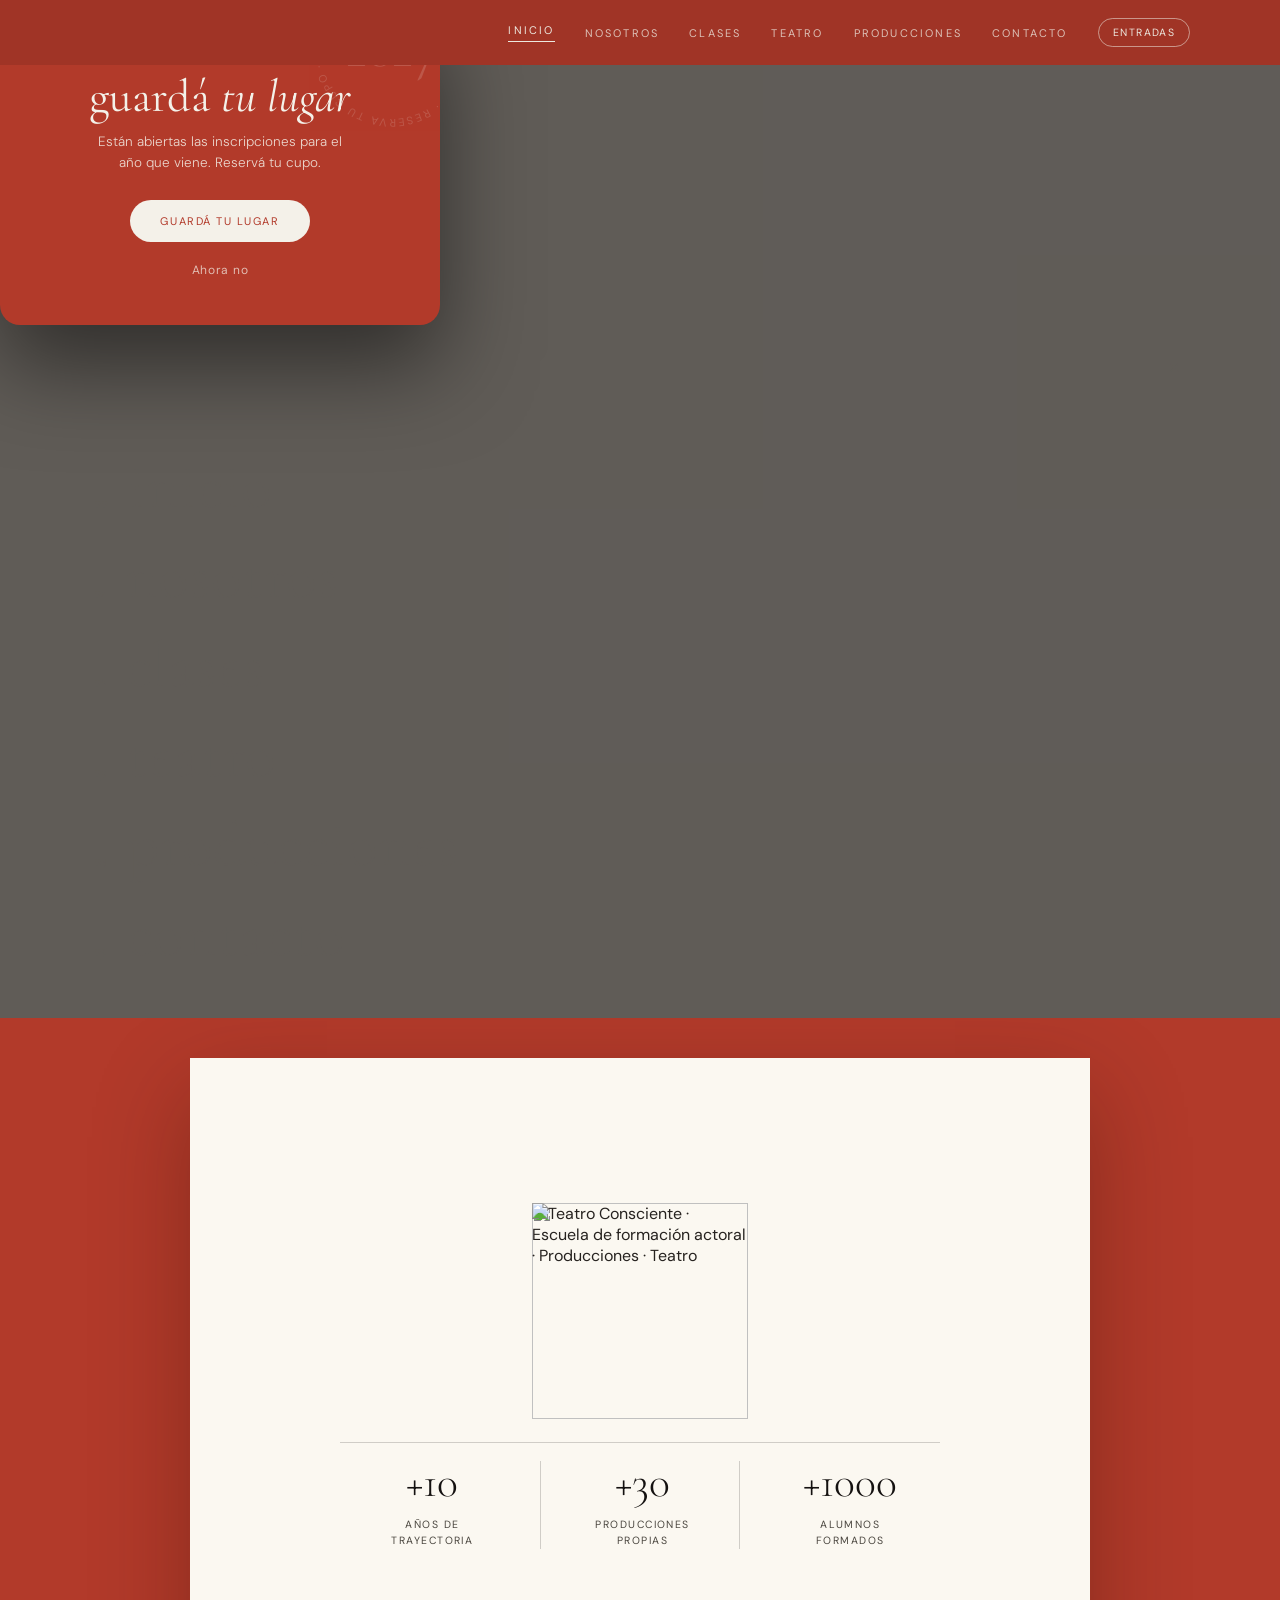
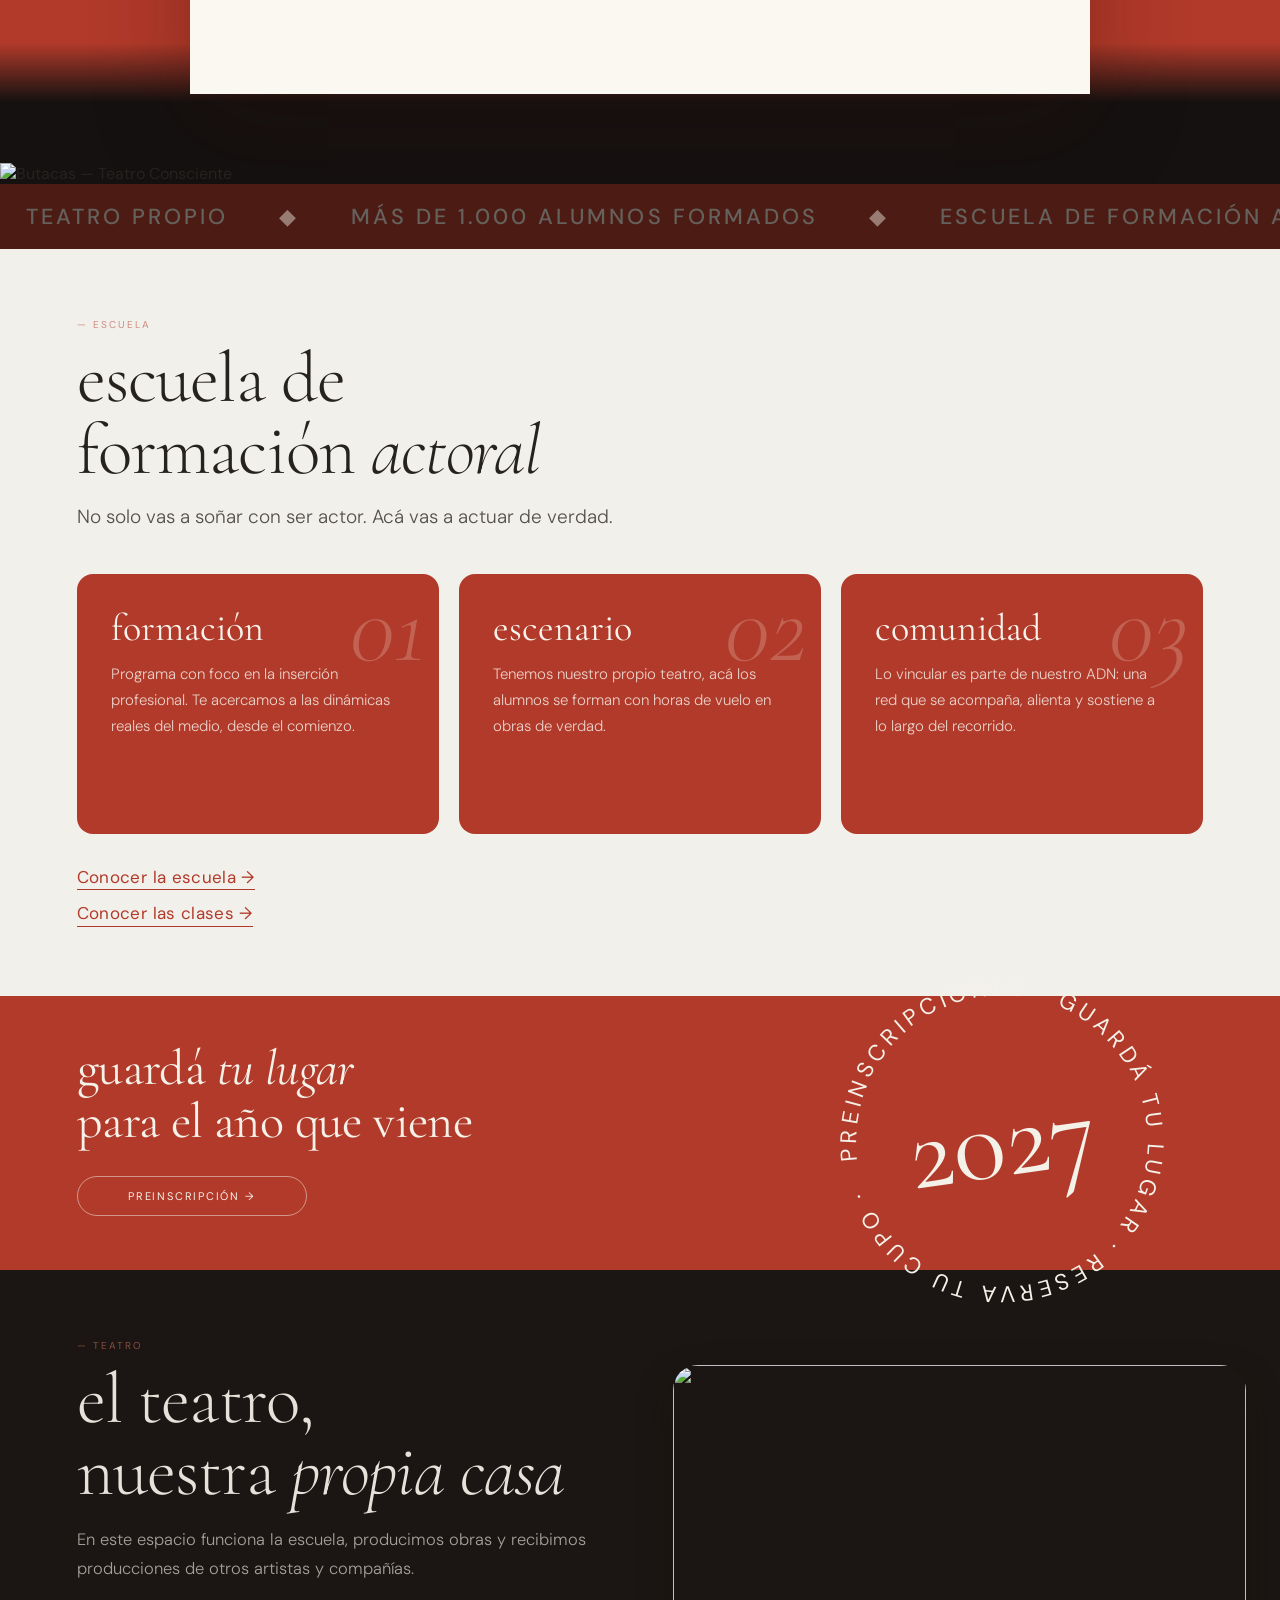
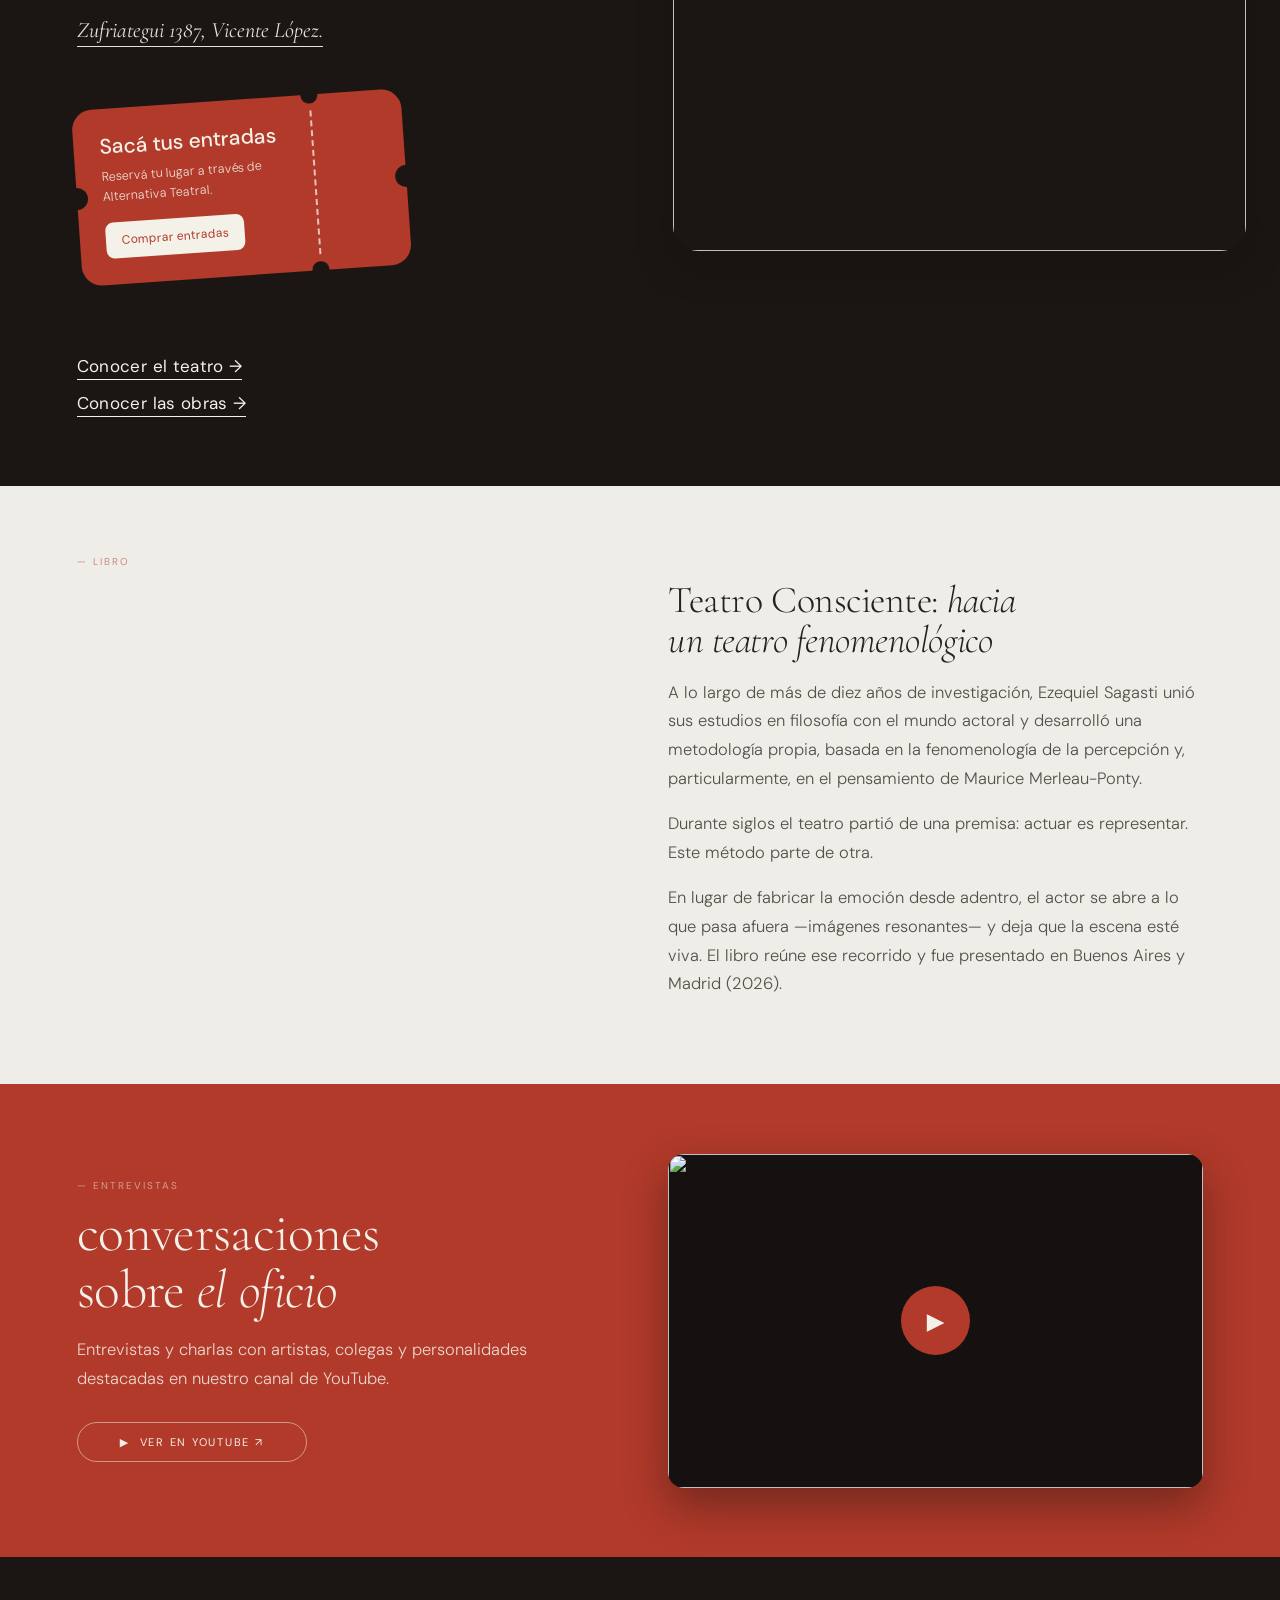
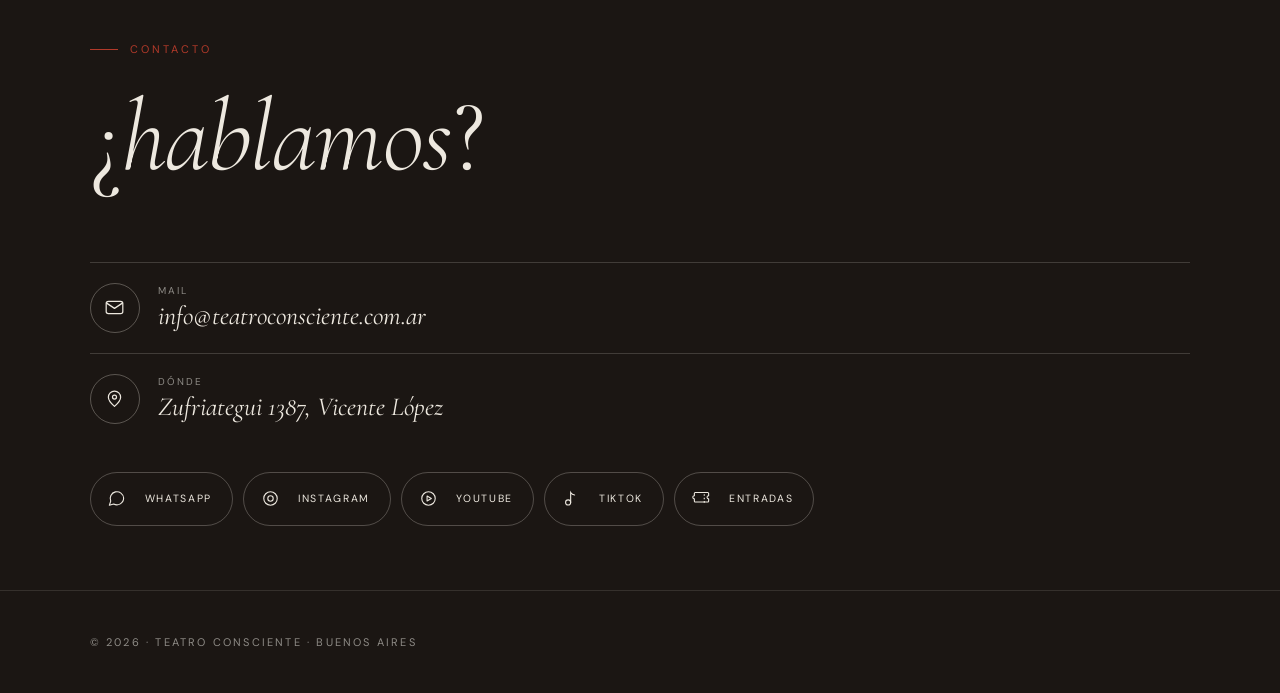
==== commit 386ef68a: "Add files via upload" ====
--- a/index.html
+++ b/index.html
@@ -10,411 +10,493 @@
 <link rel="preconnect" href="https://fonts.gstatic.com" crossorigin>
 <link href="https://fonts.googleapis.com/css2?family=Cormorant+Garamond:ital,wght@0,300;0,400;0,500;0,600;0,700;1,300;1,400;1,500;1,600&family=DM+Sans:ital,opsz,wght@0,9..40,300..700;1,9..40,300..700&display=swap" rel="stylesheet">
 <link rel="stylesheet" href="css/styles.css">
-<style>/* cyrillic-ext */
-
-/* cyrillic */
-
-/* vietnamese */
-
-/* latin-ext */
-
-/* latin */
-
-/* cyrillic-ext */
-
-/* cyrillic */
-
-/* vietnamese */
-
-/* latin-ext */
-
-/* latin */
-
-/* cyrillic-ext */
-
-/* cyrillic */
-
-/* vietnamese */
-
-/* latin-ext */
-
-/* latin */
-
-/* cyrillic-ext */
-
-/* cyrillic */
-
-/* vietnamese */
-
-/* latin-ext */
-
-/* latin */
-
-/* cyrillic-ext */
-
-/* cyrillic */
-
-/* vietnamese */
-
-/* latin-ext */
-
-/* latin */
-
-/* cyrillic-ext */
-
-/* cyrillic */
-
-/* vietnamese */
-
-/* latin-ext */
-
-/* latin */
-
-/* cyrillic-ext */
-
-/* cyrillic */
-
-/* vietnamese */
-
-/* latin-ext */
-
-/* latin */
-
-/* cyrillic-ext */
-
-/* cyrillic */
-
-/* vietnamese */
-
-/* latin-ext */
-
-/* latin */
-
-/* latin-ext */
-
-/* latin */
-
-/* latin-ext */
-
-/* latin */
-
-/* latin-ext */
-
-/* latin */
-
-/* latin-ext */
-
-/* latin */
-
-
-
-  html{scroll-behavior:smooth}
-  body{margin:0;background:#E5E2DA;color:#26221F;font-family:'DM Sans',system-ui,sans-serif;-webkit-font-smoothing:antialiased}
-  *{box-sizing:border-box}
-  a{color:#B23A2A;text-decoration:none}
-  a:hover{color:#8f2c1f}
-  ::selection{background:#B23A2A;color:#E5E2DA}
-  image-slot{--is-empty-bg:#221d1a}
-  [data-root]{overflow-x:clip}
-  img,image-slot,iframe{max-width:100%}
-  @media (max-width:768px){ .desknav{display:none !important} }
-  /* cifras: mismo aire arriba (logo) que abajo (mosaico) en mobile */
-  @media (max-width:768px){
-    #inicio{padding-bottom:clamp(34px,9vw,48px) !important}
-    #inicio > div:nth-child(2){margin-top:clamp(34px,9vw,48px) !important}
-  }
-  @media (max-width:430px){ .r-desc{letter-spacing:.16em !important} }
-  @media (min-width:769px){
-    .home-split{display:grid !important;grid-template-columns:.78fr 1.22fr;gap:clamp(40px,6vw,96px);padding-left:clamp(20px,2vw,26px) !important;align-items:stretch}
-    .col-a{padding-bottom:0 !important;align-self:center}
-    .col-b{padding-top:clamp(28px,4vw,56px) !important}
-  }
-  .niv{display:grid;grid-template-columns:repeat(3,minmax(0,1fr));gap:12px}
-  .lt-btn-red:hover{background:#8f2c1f !important;color:#F4F1E9 !important}
-  .lt-btn-cream:hover{background:#1B1613 !important;color:#F4F1E9 !important}
-  .lt-row:hover{color:#d0655a !important;padding-left:10px !important}
-  @media (max-width:640px){
-    .niv{grid-template-columns:1fr}
-    .niv>div{flex-direction:row !important;flex-wrap:wrap;align-items:baseline;gap:4px 14px !important;padding:18px 20px !important}
-    .niv>div>p{flex-basis:100%}
-  }
-  @keyframes tcspin{to{transform:rotate(360deg)}}
-  .tc-ring{animation:tcspin 40s linear infinite;transform-origin:50% 50%}
-  @media (prefers-reduced-motion:reduce){.tc-ring{animation:none}}
-
-
-/* ================= estilos del mockup (container queries) ============== */
-  .s{position:relative}
-  .wrp{max-width:min(1180px,90vw);margin:0 auto;padding:clamp(48px,6vw,86px) clamp(20px,3.4vw,44px)}
-  .eyb{display:flex;align-items:center;gap:12px;margin-bottom:16px}
-  .eyb i{width:30px;height:1px;background:currentColor;display:block}
-  .eyb span{font-size:10.5px;letter-spacing:.2em}
-  .ttl{margin:0 0 18px;font-family:'Cormorant Garamond',serif;font-weight:300;
+<style>html{scroll-behavior:smooth}
+body{margin:0;background:#E5E2DA;color:#26221F;font-family:'DM Sans',system-ui,sans-serif;-webkit-font-smoothing:antialiased}
+*{box-sizing:border-box}
+::selection{background:#B23A2A;color:#E5E2DA}
+@media (max-width:767.98px){.v-d{display:none!important}}@media (min-width:768px){.v-m{display:none!important}}
+.v-d a{color:#B23A2A;text-decoration:none}
+.v-d a:hover{color:#8f2c1f}
+.v-d image-slot{--is-empty-bg:#221d1a}
+.v-d [data-root]{overflow-x:clip}
+.v-d img, .v-d image-slot, .v-d iframe{max-width:100%}
+@media (max-width:768px){.v-d .desknav{display:none !important}}
+@media (max-width:768px){.v-d #inicio{padding-bottom:clamp(34px,9vw,48px) !important}
+.v-d #inicio > div:nth-child(2){margin-top:clamp(34px,9vw,48px) !important}}
+@media (max-width:430px){.v-d .r-desc{letter-spacing:.16em !important}}
+@media (min-width:769px){.v-d .home-split{display:grid !important;grid-template-columns:.78fr 1.22fr;gap:clamp(40px,6vw,96px);padding-left:clamp(20px,2vw,26px) !important;align-items:stretch}
+.v-d .col-a{padding-bottom:0 !important;align-self:center}
+.v-d .col-b{padding-top:clamp(28px,4vw,56px) !important}}
+.v-d .niv{display:grid;grid-template-columns:repeat(3,minmax(0,1fr));gap:12px}
+.v-d .lt-btn-red:hover{background:#8f2c1f !important;color:#F4F1E9 !important}
+.v-d .lt-btn-cream:hover{background:#1B1613 !important;color:#F4F1E9 !important}
+.v-d .lt-row:hover{color:#d0655a !important;padding-left:10px !important}
+@media (max-width:640px){.v-d .niv{grid-template-columns:1fr}
+.v-d .niv>div{flex-direction:row !important;flex-wrap:wrap;align-items:baseline;gap:4px 14px !important;padding:18px 20px !important}
+.v-d .niv>div>p{flex-basis:100%}}
+@keyframes tcspin{to{transform:rotate(360deg)}}
+.v-d .tc-ring{animation:tcspin 40s linear infinite;transform-origin:50% 50%}
+@media (prefers-reduced-motion:reduce){.v-d .tc-ring{animation:none}}
+.v-d .s{position:relative}
+.v-d .wrp{max-width:min(1180px,90vw);margin:0 auto;padding:clamp(48px,6vw,86px) clamp(20px,3.4vw,44px)}
+.v-d .eyb{display:flex;align-items:center;gap:12px;margin-bottom:16px}
+.v-d .eyb i{width:30px;height:1px;background:currentColor;display:block}
+.v-d .eyb span{font-size:10.5px;letter-spacing:.2em}
+.v-d .ttl{margin:0 0 18px;font-family:'Cormorant Garamond',serif;font-weight:300;
        font-size:clamp(26px,4.2vw,54px);line-height:1.06;letter-spacing:-.012em}
-  .ttl.sm{font-size:clamp(22px,3.2vw,38px)}
-  .ttl.xl{font-size:clamp(30px,5.6vw,74px);line-height:1}
-  .tx{margin:0;font-size:clamp(14px,1.45vw,16.5px);line-height:1.75;font-weight:300;color:#55504a;max-width:58ch}
-  .tx.lg{font-size:clamp(15px,1.7vw,19px)}
-  .tx.inv{color:rgba(229,226,218,.7)}
-  .g2{display:grid;grid-template-columns:1fr 1fr;gap:clamp(22px,3.4vw,56px);align-items:center}
-  .g3{display:grid;grid-template-columns:repeat(3,minmax(0,1fr));gap:clamp(12px,1.6vw,22px)}
-  .g4{display:grid;grid-template-columns:repeat(4,minmax(0,1fr));gap:clamp(10px,1.3vw,18px)}
-  .card{border-radius:16px;padding:clamp(18px,2.2vw,30px);background:rgba(38,34,31,.04);
+.v-d .ttl.sm{font-size:clamp(22px,3.2vw,38px)}
+.v-d .ttl.xl{font-size:clamp(30px,5.6vw,74px);line-height:1}
+.v-d .tx{margin:0;font-size:clamp(14px,1.45vw,16.5px);line-height:1.75;font-weight:300;color:#55504a;max-width:58ch}
+.v-d .tx.lg{font-size:clamp(15px,1.7vw,19px)}
+.v-d .tx.inv{color:rgba(229,226,218,.7)}
+.v-d .g2{display:grid;grid-template-columns:1fr 1fr;gap:clamp(22px,3.4vw,56px);align-items:center}
+.v-d .g3{display:grid;grid-template-columns:repeat(3,minmax(0,1fr));gap:clamp(12px,1.6vw,22px)}
+.v-d .g4{display:grid;grid-template-columns:repeat(4,minmax(0,1fr));gap:clamp(10px,1.3vw,18px)}
+.v-d .card{border-radius:16px;padding:clamp(18px,2.2vw,30px);background:rgba(38,34,31,.04);
         box-shadow:inset 0 0 0 1px rgba(38,34,31,.09)}
-  .card h4{margin:0 0 9px;font-family:'Cormorant Garamond',serif;font-weight:400;font-size:clamp(18px,2vw,25px);line-height:1.2}
-  .card p{margin:0;font-size:clamp(12.5px,1.25vw,14.5px);line-height:1.6;font-weight:300;color:#55504a}
-  .im{width:100%;object-fit:cover;display:block;border-radius:14px}
-  .btn{display:inline-flex;align-items:center;gap:10px;padding:14px 28px;border-radius:999px;
+.v-d .card h4{margin:0 0 9px;font-family:'Cormorant Garamond',serif;font-weight:400;font-size:clamp(18px,2vw,25px);line-height:1.2}
+.v-d .card p{margin:0;font-size:clamp(12.5px,1.25vw,14.5px);line-height:1.6;font-weight:300;color:#55504a}
+.v-d .im{width:100%;object-fit:cover;display:block;border-radius:14px}
+.v-d .btn{display:inline-flex;align-items:center;gap:10px;padding:14px 28px;border-radius:999px;
        background:#B23A2A;color:#F4F1E9;font-size:11.5px;letter-spacing:.11em;text-transform:uppercase}
-  .btn.cr{background:#F4F1E9;color:#1B1613}
-  .rowl{display:grid;grid-template-columns:40px 1fr auto;gap:clamp(12px,2vw,30px);align-items:baseline;
+.v-d .btn.cr{background:#F4F1E9;color:#1B1613}
+.v-d .rowl{display:grid;grid-template-columns:40px 1fr auto;gap:clamp(12px,2vw,30px);align-items:baseline;
         padding:clamp(15px,1.8vw,24px) 0;border-top:1px solid rgba(38,34,31,.15)}
-  .rowl .num{font-family:'Cormorant Garamond',serif;font-style:italic;font-size:14px;color:#B23A2A}
-  .rowl h4{margin:0 0 5px;font-family:'Cormorant Garamond',serif;font-weight:400;font-size:clamp(18px,2.1vw,26px)}
-  .rowl p{margin:0;font-size:clamp(12.5px,1.25vw,14.5px);line-height:1.6;font-weight:300;color:#55504a;max-width:52ch}
-  .dk{background:#1B1613;color:#E5E2DA}
-  .dk .tx{color:rgba(229,226,218,.68)}
-  .dk .card{background:rgba(229,226,218,.05);box-shadow:inset 0 0 0 1px rgba(229,226,218,.14)}
-  .dk .card p{color:rgba(229,226,218,.65)}
-  .dk .rowl{border-color:rgba(229,226,218,.16)}
-  .dk .rowl p{color:rgba(229,226,218,.6)}
-  .rd{background:#B23A2A;color:#F4F1E9}
-  .rd .tx{color:rgba(244,241,233,.85)}
-  .qt{font-family:'Cormorant Garamond',serif;font-weight:300;font-size:clamp(16px,1.9vw,23px);
+.v-d .rowl .num{font-family:'Cormorant Garamond',serif;font-style:italic;font-size:14px;color:#B23A2A}
+.v-d .rowl h4{margin:0 0 5px;font-family:'Cormorant Garamond',serif;font-weight:400;font-size:clamp(18px,2.1vw,26px)}
+.v-d .rowl p{margin:0;font-size:clamp(12.5px,1.25vw,14.5px);line-height:1.6;font-weight:300;color:#55504a;max-width:52ch}
+.v-d .dk{background:#1B1613;color:#E5E2DA}
+.v-d .dk .tx{color:rgba(229,226,218,.68)}
+.v-d .dk .card{background:rgba(229,226,218,.05);box-shadow:inset 0 0 0 1px rgba(229,226,218,.14)}
+.v-d .dk .card p{color:rgba(229,226,218,.65)}
+.v-d .dk .rowl{border-color:rgba(229,226,218,.16)}
+.v-d .dk .rowl p{color:rgba(229,226,218,.6)}
+.v-d .rd{background:#B23A2A;color:#F4F1E9}
+.v-d .rd .tx{color:rgba(244,241,233,.85)}
+.v-d .qt{font-family:'Cormorant Garamond',serif;font-weight:300;font-size:clamp(16px,1.9vw,23px);
       line-height:1.5;margin:0 0 14px}
-  .av{width:36px;height:36px;border-radius:50%;object-fit:cover}
-  .who{font-size:10.5px;letter-spacing:.11em;color:#6b655d}
-  .dk .who{color:rgba(229,226,218,.5)}
-
-  /* ====================== BREAKPOINT MOBILE (container) ================== */
-  @media (max-width:700px){
-    .g2,.g3,.g4{grid-template-columns:1fr}
-    .g4.keep2{grid-template-columns:1fr 1fr}
-    .rowl{grid-template-columns:28px 1fr;row-gap:8px}
-    .rowl>:nth-child(3){grid-column:2}
-    .wrp{padding:40px 20px}
-    .tx{max-width:100%}
-  }
-
-
-
-  /* ---------------- marquee ---------------- */
-  .mq{overflow:hidden;white-space:nowrap;display:flex}
-  .mq-t{display:inline-flex;flex:none;align-items:center;animation:mqa 34s linear infinite}
-  .mq-t.rev{animation-direction:reverse}
-  .mq-t.fast{animation-duration:22s}
-  @keyframes mqa{from{transform:translateX(0)}to{transform:translateX(-100%)}}
-  @media (prefers-reduced-motion:reduce){.mq-t{animation:none}}
-  .mq i{font-style:normal;padding:0 clamp(14px,2vw,30px);display:inline-block}
-  .mq .dot{opacity:.45}
-
-  /* ---------------- piezas ---------------- */
-  .duo{display:grid;grid-template-columns:1fr 1fr;gap:0}
-  .duo>*{min-width:0}
-  .pad{padding:clamp(34px,4.4vw,72px) clamp(22px,3.2vw,52px)}
-  .ctas{display:flex;gap:11px;flex-wrap:wrap;margin-top:clamp(18px,2.4vw,30px)}
-  .b1{display:inline-flex;align-items:center;gap:9px;padding:13px 24px;border-radius:999px;
+.v-d .av{width:36px;height:36px;border-radius:50%;object-fit:cover}
+.v-d .who{font-size:10.5px;letter-spacing:.11em;color:#6b655d}
+.v-d .dk .who{color:rgba(229,226,218,.5)}
+@media (max-width:700px){.v-d .g2, .v-d .g3, .v-d .g4{grid-template-columns:1fr}
+.v-d .g4.keep2{grid-template-columns:1fr 1fr}
+.v-d .rowl{grid-template-columns:28px 1fr;row-gap:8px}
+.v-d .rowl>:nth-child(3){grid-column:2}
+.v-d .wrp{padding:40px 20px}
+.v-d .tx{max-width:100%}}
+.v-d .mq{overflow:hidden;white-space:nowrap;display:flex}
+.v-d .mq-t{display:inline-flex;flex:none;align-items:center;animation:mqa 34s linear infinite}
+.v-d .mq-t.rev{animation-direction:reverse}
+.v-d .mq-t.fast{animation-duration:22s}
+@keyframes mqa{from{transform:translateX(0)}to{transform:translateX(-100%)}}
+@media (prefers-reduced-motion:reduce){.v-d .mq-t{animation:none}}
+.v-d .mq i{font-style:normal;padding:0 clamp(14px,2vw,30px);display:inline-block}
+.v-d .mq .dot{opacity:.45}
+.v-d .duo{display:grid;grid-template-columns:1fr 1fr;gap:0}
+.v-d .duo>*{min-width:0}
+.v-d .pad{padding:clamp(34px,4.4vw,72px) clamp(22px,3.2vw,52px)}
+.v-d .ctas{display:flex;gap:11px;flex-wrap:wrap;margin-top:clamp(18px,2.4vw,30px)}
+.v-d .b1{display:inline-flex;align-items:center;gap:9px;padding:13px 24px;border-radius:999px;
       font-size:11px;letter-spacing:.11em;text-transform:uppercase;background:#B23A2A;color:#F4F1E9}
-  .b2{display:inline-flex;align-items:center;gap:9px;padding:13px 24px;border-radius:999px;
+.v-d .b2{display:inline-flex;align-items:center;gap:9px;padding:13px 24px;border-radius:999px;
       font-size:11px;letter-spacing:.11em;text-transform:uppercase;background:transparent;
       color:currentColor;box-shadow:inset 0 0 0 1px currentColor}
-  .b1.cr{background:#F4F1E9;color:#1B1613}
-  .chip{display:inline-block;padding:7px 14px;border-radius:999px;font-size:10.5px;letter-spacing:.1em;
+.v-d .b1.cr{background:#F4F1E9;color:#1B1613}
+.v-d .chip{display:inline-block;padding:7px 14px;border-radius:999px;font-size:10.5px;letter-spacing:.1em;
         background:rgba(38,34,31,.07)}
-  .dk .chip{background:rgba(229,226,218,.12)}
-  .nvl{display:flex;flex-direction:column;gap:9px;margin-top:18px}
-  .nvl div{display:flex;align-items:baseline;gap:12px;padding:11px 0;border-top:1px solid rgba(38,34,31,.14);
+.v-d .dk .chip{background:rgba(229,226,218,.12)}
+.v-d .nvl{display:flex;flex-direction:column;gap:9px;margin-top:18px}
+.v-d .nvl div{display:flex;align-items:baseline;gap:12px;padding:11px 0;border-top:1px solid rgba(38,34,31,.14);
            font-size:13.5px;font-weight:300}
-  .dk .nvl div{border-color:rgba(229,226,218,.18)}
-  .nvl b{font-family:'Cormorant Garamond',serif;font-weight:400;font-size:17px}
-  .nvl span{opacity:.62;font-size:12.5px}
-  .ytb{position:relative;border-radius:16px;overflow:hidden}
-  .ytb .pl{position:absolute;inset:0;display:flex;align-items:center;justify-content:center}
-  .ytb .pl b{width:clamp(44px,5vw,64px);height:clamp(44px,5vw,64px);border-radius:50%;background:#B23A2A;
+.v-d .dk .nvl div{border-color:rgba(229,226,218,.18)}
+.v-d .nvl b{font-family:'Cormorant Garamond',serif;font-weight:400;font-size:17px}
+.v-d .nvl span{opacity:.62;font-size:12.5px}
+.v-d .ytb{position:relative;border-radius:16px;overflow:hidden}
+.v-d .ytb .pl{position:absolute;inset:0;display:flex;align-items:center;justify-content:center}
+.v-d .ytb .pl b{width:clamp(44px,5vw,64px);height:clamp(44px,5vw,64px);border-radius:50%;background:#B23A2A;
              color:#F4F1E9;display:flex;align-items:center;justify-content:center;font-size:16px}
-  .ctr{display:flex;align-items:baseline;justify-content:space-between;gap:16px;padding:13px 0;
+.v-d .ctr{display:flex;align-items:baseline;justify-content:space-between;gap:16px;padding:13px 0;
        border-top:1px solid rgba(229,226,218,.16);font-size:11px}
-  .ctr span{letter-spacing:.15em;opacity:.55}
-  .ctr b{font-family:'Cormorant Garamond',serif;font-style:italic;font-weight:400;font-size:clamp(14px,1.6vw,20px)}
-  .lbl{font-size:10px;letter-spacing:.2em;opacity:.55;margin-bottom:12px}
-  .num{font-family:'Cormorant Garamond',serif;font-style:italic;font-size:13px;color:#B23A2A}
-  .ov{position:absolute;inset:0;display:flex;flex-direction:column;justify-content:flex-end}
-  .diag{position:relative;overflow:hidden}
-
-  @media (max-width:700px){
-    .duo{grid-template-columns:1fr}
-    .ctas .b1,.ctas .b2{flex:1;justify-content:center}
-  }
-
-
-
-  /* ---------- collage de fotos ---------- */
-  .pol{position:relative;width:100%}
-  .pol img{position:absolute;object-fit:cover;display:block}
-  .pol.fr img{border:6px solid #fff;box-shadow:0 12px 30px rgba(20,16,14,.34);border-radius:2px}
-  .pol.sh img{box-shadow:0 14px 34px rgba(20,16,14,.42);border-radius:4px}
-  .grid-ph{display:grid;gap:10px}
-  /* ---------- sello circular ---------- */
-  .seal{width:clamp(110px,15vw,190px);height:clamp(110px,15vw,190px);flex:none}
-  .seal .ring{animation:sealspin 24s linear infinite;transform-origin:100px 100px}
-  @keyframes sealspin{to{transform:rotate(360deg)}}
-  @media (prefers-reduced-motion:reduce){.seal .ring{animation:none}}
-  .seal text{font-family:'DM Sans',sans-serif;font-size:11.5px;letter-spacing:.14em;fill:currentColor}
-  .seal .yr{font-family:'Cormorant Garamond',serif;font-size:56px;letter-spacing:0;fill:currentColor}
-
-  /* ===== SELLO DE PREINSCRIPCIÓN — acomodalo con estos 4 valores ===== */
-  .sello-pos{position:absolute;right:clamp(16px,4vw,72px);top:50%;z-index:3;pointer-events:none;
+.v-d .ctr span{letter-spacing:.15em;opacity:.55}
+.v-d .ctr b{font-family:'Cormorant Garamond',serif;font-style:italic;font-weight:400;font-size:clamp(14px,1.6vw,20px)}
+.v-d .lbl{font-size:10px;letter-spacing:.2em;opacity:.55;margin-bottom:12px}
+.v-d .num{font-family:'Cormorant Garamond',serif;font-style:italic;font-size:13px;color:#B23A2A}
+.v-d .ov{position:absolute;inset:0;display:flex;flex-direction:column;justify-content:flex-end}
+.v-d .diag{position:relative;overflow:hidden}
+@media (max-width:700px){.v-d .duo{grid-template-columns:1fr}
+.v-d .ctas .b1, .v-d .ctas .b2{flex:1;justify-content:center}}
+.v-d .pol{position:relative;width:100%}
+.v-d .pol img{position:absolute;object-fit:cover;display:block}
+.v-d .pol.fr img{border:6px solid #fff;box-shadow:0 12px 30px rgba(20,16,14,.34);border-radius:2px}
+.v-d .pol.sh img{box-shadow:0 14px 34px rgba(20,16,14,.42);border-radius:4px}
+.v-d .grid-ph{display:grid;gap:10px}
+.v-d .seal{width:clamp(110px,15vw,190px);height:clamp(110px,15vw,190px);flex:none}
+.v-d .seal .ring{animation:sealspin 24s linear infinite;transform-origin:100px 100px}
+@keyframes sealspin{to{transform:rotate(360deg)}}
+@media (prefers-reduced-motion:reduce){.v-d .seal .ring{animation:none}}
+.v-d .seal text{font-family:'DM Sans',sans-serif;font-size:11.5px;letter-spacing:.14em;fill:currentColor}
+.v-d .seal .yr{font-family:'Cormorant Garamond',serif;font-size:56px;letter-spacing:0;fill:currentColor}
+.v-d .sello-pos{position:absolute;right:clamp(16px,4vw,72px);top:50%;z-index:3;pointer-events:none;
              transform:translate(var(--sello-x,0px), calc(-50% + var(--sello-y,0px))) rotate(var(--sello-giro,0deg))}
-  .sello-pos .seal{width:var(--sello-tam,240px);height:var(--sello-tam,240px)}
-  @media (max-width:700px){
-    .sello-pos{position:static;transform:rotate(var(--sello-giro,0deg));margin:22px auto 0}
-    .sello-pos .seal{width:min(var(--sello-tam,240px),150px);height:min(var(--sello-tam,240px),150px)}
-  }
-  /* ---------- ticket ---------- */
-  .tkt{position:relative;border-radius:20px;overflow:visible}
-  .tkt .nt{position:absolute;border-radius:50%;background:var(--pg,#EFEDE8)}
-  .tkt .perf{position:absolute;top:16px;bottom:16px;border-left:2px dashed rgba(244,241,233,.75)}
-  .tkt.out{background:transparent;box-shadow:inset 0 0 0 1.5px currentColor}
-  .tkt.out .perf{border-color:currentColor;opacity:.5}
-  /* ---------- pilares ---------- */
-  .pill{display:inline-flex;align-items:center;justify-content:center;padding:13px 26px;border-radius:12px;
+.v-d .sello-pos .seal{width:var(--sello-tam,240px);height:var(--sello-tam,240px)}
+@media (max-width:700px){.v-d .sello-pos{position:static;transform:rotate(var(--sello-giro,0deg));margin:22px auto 0}
+.v-d .sello-pos .seal{width:min(var(--sello-tam,240px),150px);height:min(var(--sello-tam,240px),150px)}}
+.v-d .tkt{position:relative;border-radius:20px;overflow:visible}
+.v-d .tkt .nt{position:absolute;border-radius:50%;background:var(--pg,#EFEDE8)}
+.v-d .tkt .perf{position:absolute;top:16px;bottom:16px;border-left:2px dashed rgba(244,241,233,.75)}
+.v-d .tkt.out{background:transparent;box-shadow:inset 0 0 0 1.5px currentColor}
+.v-d .tkt.out .perf{border-color:currentColor;opacity:.5}
+.v-d .pill{display:inline-flex;align-items:center;justify-content:center;padding:13px 26px;border-radius:12px;
         background:#B23A2A;color:#F4F1E9;font-size:clamp(14px,1.7vw,21px);font-weight:400;
         font-family:'Cormorant Garamond',serif}
-  .pill.gh{background:transparent;color:#B23A2A;box-shadow:inset 0 0 0 1.4px currentColor}
-  .pcard{position:relative;overflow:hidden;background:#B23A2A;color:#F7F2EA;border-radius:16px;
+.v-d .pill.gh{background:transparent;color:#B23A2A;box-shadow:inset 0 0 0 1.4px currentColor}
+.v-d .pcard{position:relative;overflow:hidden;background:#B23A2A;color:#F7F2EA;border-radius:16px;
          padding:clamp(24px,2.8vw,34px);display:flex;flex-direction:column;gap:12px;
          min-height:clamp(190px,21vw,260px)}
-  .pcard h4{position:static;margin:0;font-family:'Cormorant Garamond',serif;font-weight:400;
+.v-d .pcard h4{position:static;margin:0;font-family:'Cormorant Garamond',serif;font-weight:400;
             font-size:clamp(25px,2.8vw,31px);line-height:1.06;padding-right:64px;display:block}
-  .pcard h4 i{position:absolute;right:14px;top:clamp(10px,1.4vw,18px);font-style:italic;font-weight:300;
+.v-d .pcard h4 i{position:absolute;right:14px;top:clamp(10px,1.4vw,18px);font-style:italic;font-weight:300;
               font-size:clamp(78px,8vw,104px);line-height:.7;color:rgba(247,242,234,.22);opacity:1;
               pointer-events:none}
-  .pcard p{position:relative;margin:0;font-size:12.5px;line-height:1.75;font-weight:300;
+.v-d .pcard p{position:relative;margin:0;font-size:12.5px;line-height:1.75;font-weight:300;
            color:rgba(247,242,234,.82);opacity:1}
-  @media (max-width:980px){ .pcard{min-height:0} }
-  .prow{display:grid;grid-template-columns:44px 1fr;gap:clamp(10px,1.6vw,24px);align-items:baseline;
+@media (max-width:980px){.v-d .pcard{min-height:0}}
+.v-d .prow{display:grid;grid-template-columns:44px 1fr;gap:clamp(10px,1.6vw,24px);align-items:baseline;
         padding:clamp(13px,1.6vw,20px) 0;border-top:1px solid rgba(38,34,31,.16)}
-  .prow i{font-family:'Cormorant Garamond',serif;font-style:italic;font-size:clamp(16px,2vw,26px);color:#B23A2A}
-  .prow h4{margin:0 0 5px;font-family:'Cormorant Garamond',serif;font-weight:400;font-size:clamp(17px,2vw,25px)}
-  .prow p{margin:0;font-size:clamp(12px,1.2vw,14px);line-height:1.6;font-weight:300;color:#55504a;max-width:52ch}
-  /* ---------- ctas ---------- */
-  .cta2{display:flex;flex-direction:column;gap:10px;align-items:flex-start;margin-top:clamp(16px,2.2vw,28px)}
-  .cta2.row{flex-direction:row;flex-wrap:wrap}
-  .cta2 a{display:inline-flex;align-items:center;justify-content:center;gap:9px;padding:13px 26px;border-radius:40px;
+.v-d .prow i{font-family:'Cormorant Garamond',serif;font-style:italic;font-size:clamp(16px,2vw,26px);color:#B23A2A}
+.v-d .prow h4{margin:0 0 5px;font-family:'Cormorant Garamond',serif;font-weight:400;font-size:clamp(17px,2vw,25px)}
+.v-d .prow p{margin:0;font-size:clamp(12px,1.2vw,14px);line-height:1.6;font-weight:300;color:#55504a;max-width:52ch}
+.v-d .cta2{display:flex;flex-direction:column;gap:10px;align-items:flex-start;margin-top:clamp(16px,2.2vw,28px)}
+.v-d .cta2.row{flex-direction:row;flex-wrap:wrap}
+.v-d .cta2 a{display:inline-flex;align-items:center;justify-content:center;gap:9px;padding:13px 26px;border-radius:40px;
           background:transparent;color:#B23A2A;border:1px solid rgba(178,58,42,.5);
           font-size:11px;letter-spacing:.16em;text-transform:uppercase;line-height:1.1;
           min-width:clamp(165px,20vw,230px);transition:background .2s,color .2s,border-color .2s}
-  .cta2 a:hover{background:#B23A2A;color:#F4F1E9;border-color:#B23A2A}
-  .dk .cta2 a,.rd .cta2 a{color:#F4F1E9;border-color:rgba(244,241,233,.5)}
-  .dk .cta2 a:hover,.rd .cta2 a:hover{background:#F4F1E9;color:#B23A2A;border-color:#F4F1E9}
-  .cta2 a.sec{background:transparent;color:currentColor;border-color:currentColor}
-  .cta2.row a{min-width:0}
-  .dirlk{display:inline-block;font-family:'Cormorant Garamond',serif;font-style:italic;
+.v-d .cta2 a:hover{background:#B23A2A;color:#F4F1E9;border-color:#B23A2A}
+.v-d .dk .cta2 a, .v-d .rd .cta2 a{color:#F4F1E9;border-color:rgba(244,241,233,.5)}
+.v-d .dk .cta2 a:hover, .v-d .rd .cta2 a:hover{background:#F4F1E9;color:#B23A2A;border-color:#F4F1E9}
+.v-d .cta2 a.sec{background:transparent;color:currentColor;border-color:currentColor}
+.v-d .cta2.row a{min-width:0}
+.v-d .dirlk{display:inline-block;font-family:'Cormorant Garamond',serif;font-style:italic;
          font-size:clamp(15px,1.8vw,22px);border-bottom:1px solid currentColor;padding-bottom:3px}
-  .nivline{font-size:clamp(12.5px,1.35vw,15.5px);font-weight:300;color:#55504a}
-  .nivline b{font-weight:400;color:#26221F}
-  .dk .nivline{color:rgba(229,226,218,.7)} .dk .nivline b{color:#E5E2DA}
-  @media (max-width:700px){
-    .cta2 a{width:100%}
-    .pol{height:auto !important;display:grid;grid-template-columns:repeat(2,minmax(0,1fr));gap:8px}
-    .pol img{position:static !important;width:100% !important;min-width:0 !important;max-width:100% !important;
+.v-d .nivline{font-size:clamp(12.5px,1.35vw,15.5px);font-weight:300;color:#55504a}
+.v-d .nivline b{font-weight:400;color:#26221F}
+.v-d .dk .nivline{color:rgba(229,226,218,.7)}
+.v-d .dk .nivline b{color:#E5E2DA}
+@media (max-width:700px){.v-d .cta2 a{width:100%}
+.v-d .pol{height:auto !important;display:grid;grid-template-columns:repeat(2,minmax(0,1fr));gap:8px}
+.v-d .pol img{position:static !important;width:100% !important;min-width:0 !important;max-width:100% !important;
              height:auto !important;aspect-ratio:1/1 !important;
              transform:none !important;margin:0;border-width:4px}
-    .pol img:nth-child(4){display:none}
-    .seal{width:104px;height:104px}
-  }
-
-
-
-  .wide{max-width:min(1240px,94vw);margin:0 auto;padding:clamp(44px,5.4vw,86px) clamp(22px,3vw,40px)}
-  .pcards{display:grid;grid-template-columns:repeat(3,minmax(0,1fr));gap:clamp(12px,1.5vw,20px)}
-  .pcards .pcard{box-shadow:none}
-  .nivpipe{font-size:clamp(13px,1.45vw,17px);font-weight:300;color:#3b3732}
-  .nivpipe b{font-weight:400}
-  /* LIBRO en mobile: primero el rotulo y el titulo, despues la tapa, despues el texto */
-  @media (max-width:700px){
-    .librobox{display:flex;flex-direction:column;gap:0}
-    .librobox > img{order:2;width:min(210px,62%) !important;margin:22px auto 26px}
-    .librobox > div{order:1;display:contents}
-    .librobox .lbl{order:1}
-    .librobox h2{order:1}
-    .librobox p{order:3}
-  }
-  .ytcard{background:#141110;border-radius:16px;aspect-ratio:16/10;position:relative;
+.v-d .pol img:nth-child(4){display:none}
+.v-d .seal{width:104px;height:104px}}
+.v-d .wide{max-width:min(1240px,94vw);margin:0 auto;padding:clamp(44px,5.4vw,86px) clamp(22px,3vw,40px)}
+.v-d .pcards{display:grid;grid-template-columns:repeat(3,minmax(0,1fr));gap:clamp(12px,1.5vw,20px)}
+.v-d .pcards .pcard{box-shadow:none}
+.v-d .nivpipe{font-size:clamp(13px,1.45vw,17px);font-weight:300;color:#3b3732}
+.v-d .nivpipe b{font-weight:400}
+@media (max-width:700px){.v-d .librobox{display:flex;flex-direction:column;gap:0}
+.v-d .librobox > img{order:2;width:min(210px,62%) !important;margin:22px auto 26px}
+.v-d .librobox > div{order:1;display:contents}
+.v-d .librobox .lbl{order:1}
+.v-d .librobox h2{order:1}
+.v-d .librobox p{order:3}}
+.v-d .ytcard{background:#141110;border-radius:16px;aspect-ratio:16/10;position:relative;
           box-shadow:0 18px 44px rgba(20,16,14,.4)}
-  .ytcard .pl{position:absolute;inset:0;display:flex;align-items:center;justify-content:center}
-  .ytcard .pl b{width:clamp(48px,5.4vw,74px);height:clamp(48px,5.4vw,74px);border-radius:50%;
+.v-d .ytcard .pl{position:absolute;inset:0;display:flex;align-items:center;justify-content:center}
+.v-d .ytcard .pl b{width:clamp(48px,5.4vw,74px);height:clamp(48px,5.4vw,74px);border-radius:50%;
                 background:#B23A2A;color:#F4F1E9;display:flex;align-items:center;justify-content:center;
                 font-size:clamp(16px,1.8vw,24px)}
-  @media (max-width:700px){
-    .ytsec .g2{display:flex;flex-direction:column;align-items:stretch !important}
-    .ytsec .g2 > div:first-child{display:contents}
-    .ytsec .ytcard{order:2;margin-top:4px}
-    .ytsec .cta2{order:3;margin-top:22px}
-  }
-  .ytcard i{position:absolute;left:clamp(16px,2vw,28px);bottom:clamp(14px,1.8vw,24px);
+@media (max-width:700px){.v-d .ytsec .g2{display:flex;flex-direction:column;align-items:stretch !important}
+.v-d .ytsec .g2 > div:first-child{display:contents}
+.v-d .ytsec .ytcard{order:2;margin-top:4px}
+.v-d .ytsec .cta2{order:3;margin-top:22px}}
+.v-d .ytcard i{position:absolute;left:clamp(16px,2vw,28px);bottom:clamp(14px,1.8vw,24px);
             font-family:'Cormorant Garamond',serif;font-style:italic;color:rgba(229,226,218,.85);
             font-size:clamp(15px,1.7vw,22px)}
-  .tkwrap{transform:rotate(-4deg);transform-origin:left center;max-width:clamp(230px,30vw,330px);
+.v-d .tkwrap{transform:rotate(-4deg);transform-origin:left center;max-width:clamp(230px,30vw,330px);
           margin:clamp(40px,5vw,64px) 0 clamp(44px,5.5vw,70px)}
-  .hero-tkt{position:absolute;z-index:3;left:clamp(14px,3vw,60px);bottom:clamp(70px,14vh,184px);width:clamp(200px,19vw,258px);transform:rotate(-4deg);transform-origin:center center}
-  @media (max-width:768px){ .hero-tkt{display:none !important} }
-  .teabox .dirlk{margin-top:clamp(6px,1vw,12px)}
-  .teabox{display:grid;grid-template-columns:1.02fr .98fr;gap:clamp(22px,3.4vw,56px);align-items:start}
-  @media (max-width:700px){
-    .pcards{grid-template-columns:1fr}
-    .teabox{grid-template-columns:1fr}
-    .tkwrap{transform:rotate(-2.5deg);max-width:min(340px,94%);margin:30px 0 34px}
-    .wide{padding:38px 20px}
-  }
-
-  /* ---------- contacto · pictogramas ---------- */
-  .ctrow{display:flex;align-items:center;gap:clamp(13px,1.6vw,18px);padding:clamp(14px,1.8vw,20px) 0;
+.v-d .hero-tkt{position:absolute;z-index:3;left:clamp(14px,3vw,60px);bottom:clamp(70px,14vh,184px);width:clamp(200px,19vw,258px);transform:rotate(-4deg);transform-origin:center center}
+@media (max-width:768px){.v-d .hero-tkt{display:none !important}}
+.v-d .teabox .dirlk{margin-top:clamp(6px,1vw,12px)}
+.v-d .teabox{display:grid;grid-template-columns:1.02fr .98fr;gap:clamp(22px,3.4vw,56px);align-items:start}
+@media (max-width:700px){.v-d .pcards{grid-template-columns:1fr}
+.v-d .teabox{grid-template-columns:1fr}
+.v-d .tkwrap{transform:rotate(-2.5deg);max-width:min(340px,94%);margin:30px 0 34px}
+.v-d .wide{padding:38px 20px}}
+.v-d .ctrow{display:flex;align-items:center;gap:clamp(13px,1.6vw,18px);padding:clamp(14px,1.8vw,20px) 0;
          border-top:1px solid rgba(237,232,223,.18);color:#EDE8DF;transition:padding-left .2s ease}
-  .ctrow:hover{padding-left:8px}
-  .ctic{flex:none;width:clamp(40px,4.2vw,50px);height:clamp(40px,4.2vw,50px);border-radius:50%;
+.v-d .ctrow:hover{padding-left:8px}
+.v-d .ctic{flex:none;width:clamp(40px,4.2vw,50px);height:clamp(40px,4.2vw,50px);border-radius:50%;
         border:1px solid rgba(237,232,223,.3);display:inline-flex;align-items:center;justify-content:center;
         transition:background .2s ease,border-color .2s ease}
-  .ctrow:hover .ctic{background:#B23A2A;border-color:#B23A2A}
-  .ctk{display:block;font-size:10px;letter-spacing:.22em;color:#8E8B86;margin-bottom:4px}
-  .ctv{display:block;font-family:'Cormorant Garamond',serif;font-style:italic;
+.v-d .ctrow:hover .ctic{background:#B23A2A;border-color:#B23A2A}
+.v-d .ctk{display:block;font-size:10px;letter-spacing:.22em;color:#8E8B86;margin-bottom:4px}
+.v-d .ctv{display:block;font-family:'Cormorant Garamond',serif;font-style:italic;
        font-size:clamp(18px,2.1vw,26px);line-height:1.15}
-  .ctnets{display:flex;flex-wrap:wrap;gap:10px;margin-top:clamp(20px,2.4vw,28px)}
-  .ctnet{display:inline-flex;align-items:center;gap:10px;border:1px solid rgba(237,232,223,.26);
+.v-d .ctnets{display:flex;flex-wrap:wrap;gap:10px;margin-top:clamp(20px,2.4vw,28px)}
+.v-d .ctnet{display:inline-flex;align-items:center;gap:10px;border:1px solid rgba(237,232,223,.26);
          border-radius:40px;padding:8px 20px 8px 8px;color:#EDE8DF;font-size:10.5px;letter-spacing:.16em;
          transition:background .2s ease,border-color .2s ease,color .2s ease}
-  .ctnet:hover{background:#B23A2A;border-color:#B23A2A;color:#F4F1E9}
-  .ctic2{flex:none;width:clamp(30px,3.2vw,36px);height:clamp(30px,3.2vw,36px);border-radius:50%;
+.v-d .ctnet:hover{background:#B23A2A;border-color:#B23A2A;color:#F4F1E9}
+.v-d .ctic2{flex:none;width:clamp(30px,3.2vw,36px);height:clamp(30px,3.2vw,36px);border-radius:50%;
          display:inline-flex;align-items:center;justify-content:center}
-  .ctval{display:none}
-  @media (max-width:700px){
-    .ctnets{display:block;margin-top:0}
-    .ctnet{display:grid;grid-template-columns:auto 1fr;align-items:center;column-gap:13px;width:100%;
+.v-d .ctval{display:none}
+@media (max-width:700px){.v-d .ctnets{display:block;margin-top:0}
+.v-d .ctnet{display:grid;grid-template-columns:auto 1fr;align-items:center;column-gap:13px;width:100%;
            border:none;border-top:1px solid rgba(237,232,223,.18);border-radius:0;padding:14px 0;
            font-size:inherit;letter-spacing:normal;transition:padding-left .2s ease}
-    .ctnet:hover{background:none;color:#EDE8DF;padding-left:8px}
-    .ctnet .ctic2{grid-row:1 / span 2;width:40px;height:40px;border:1px solid rgba(237,232,223,.3);
+.v-d .ctnet:hover{background:none;color:#EDE8DF;padding-left:8px}
+.v-d .ctnet .ctic2{grid-row:1 / span 2;width:40px;height:40px;border:1px solid rgba(237,232,223,.3);
                   transition:background .2s ease,border-color .2s ease}
-    .ctnet:hover .ctic2{background:#B23A2A;border-color:#B23A2A}
-    .ctlbl{grid-column:2;grid-row:1;font-size:10px;letter-spacing:.22em;color:#8E8B86;margin-bottom:4px}
-    .ctval{grid-column:2;grid-row:2;display:block;font-family:'Cormorant Garamond',serif;
-           font-style:italic;font-size:18px;line-height:1.15}
-  }
-
-  /* ---- CTAs tipo link (sin recuadro, subrayados) ---- */
-  .cta2.aslinks{flex-direction:row;flex-wrap:wrap;gap:clamp(18px,3vw,36px);margin-top:clamp(18px,2.4vw,30px)}
-  .cta2.aslinks a{min-width:0;padding:0 0 3px;border:none;border-radius:0;background:transparent !important;text-transform:none;letter-spacing:.02em;font-size:clamp(14px,1.5vw,17px);color:#B23A2A;border-bottom:1px solid currentColor;transition:opacity .2s ease}
-  .cta2.aslinks a:hover{background:transparent !important;color:#B23A2A;opacity:.62}
-  .dk .cta2.aslinks a,.rd .cta2.aslinks a{color:#F4F1E9;border-color:transparent;border-bottom-color:currentColor}
-  .dk .cta2.aslinks a:hover,.rd .cta2.aslinks a:hover{background:transparent !important;color:#F4F1E9;opacity:.72}
-</style>
+.v-d .ctnet:hover .ctic2{background:#B23A2A;border-color:#B23A2A}
+.v-d .ctlbl{grid-column:2;grid-row:1;font-size:10px;letter-spacing:.22em;color:#8E8B86;margin-bottom:4px}
+.v-d .ctval{grid-column:2;grid-row:2;display:block;font-family:'Cormorant Garamond',serif;
+           font-style:italic;font-size:18px;line-height:1.15}}
+.v-d .cta2.aslinks{flex-direction:row;flex-wrap:wrap;gap:clamp(18px,3vw,36px);margin-top:clamp(18px,2.4vw,30px)}
+.v-d .cta2.aslinks a{min-width:0;padding:0 0 3px;border:none;border-radius:0;background:transparent !important;text-transform:none;letter-spacing:.02em;font-size:clamp(14px,1.5vw,17px);color:#B23A2A;border-bottom:1px solid currentColor;transition:opacity .2s ease}
+.v-d .cta2.aslinks a:hover{background:transparent !important;color:#B23A2A;opacity:.62}
+.v-d .dk .cta2.aslinks a, .v-d .rd .cta2.aslinks a{color:#F4F1E9;border-color:transparent;border-bottom-color:currentColor}
+.v-d .dk .cta2.aslinks a:hover, .v-d .rd .cta2.aslinks a:hover{background:transparent !important;color:#F4F1E9;opacity:.72}
+.v-m a{color:#B23A2A;text-decoration:none}
+.v-m a:hover{color:#8f2c1f}
+.v-m image-slot{--is-empty-bg:#221d1a}
+.v-m [data-root]{overflow-x:clip}
+.v-m img, .v-m image-slot, .v-m iframe{max-width:100%}
+.v-m .mob-cta{display:none}
+@media (max-width:768px){.v-m .desknav{display:none !important}
+.v-m .mob-cta{display:inline-flex !important}}
+@media (max-width:768px){.v-m #inicio{padding-bottom:clamp(34px,9vw,48px) !important}
+.v-m #inicio > div:nth-child(2){margin-top:clamp(34px,9vw,48px) !important}}
+@media (max-width:430px){.v-m .r-desc{letter-spacing:.16em !important}}
+@media (min-width:769px){.v-m .home-split{display:grid !important;grid-template-columns:.78fr 1.22fr;gap:clamp(40px,6vw,96px);padding-left:clamp(20px,2vw,26px) !important;align-items:stretch}
+.v-m .col-a{padding-bottom:0 !important;align-self:center}
+.v-m .col-b{padding-top:clamp(28px,4vw,56px) !important}}
+.v-m .niv{display:grid;grid-template-columns:repeat(3,minmax(0,1fr));gap:12px}
+.v-m .lt-btn-red:hover{background:#8f2c1f !important;color:#F4F1E9 !important}
+.v-m .lt-btn-cream:hover{background:#1B1613 !important;color:#F4F1E9 !important}
+.v-m .lt-row:hover{color:#d0655a !important;padding-left:10px !important}
+@media (max-width:640px){.v-m .niv{grid-template-columns:1fr}
+.v-m .niv>div{flex-direction:row !important;flex-wrap:wrap;align-items:baseline;gap:4px 14px !important;padding:18px 20px !important}
+.v-m .niv>div>p{flex-basis:100%}}
+@keyframes tcspin{to{transform:rotate(360deg)}}
+.v-m .tc-ring{animation:tcspin 40s linear infinite;transform-origin:50% 50%}
+@media (prefers-reduced-motion:reduce){.v-m .tc-ring{animation:none}}
+.v-m .s{position:relative}
+.v-m .wrp{max-width:min(1180px,90vw);margin:0 auto;padding:clamp(48px,6vw,86px) clamp(20px,3.4vw,44px)}
+.v-m .eyb{display:flex;align-items:center;gap:12px;margin-bottom:16px}
+.v-m .eyb i{width:30px;height:1px;background:currentColor;display:block}
+.v-m .eyb span{font-size:10.5px;letter-spacing:.2em}
+.v-m .ttl{margin:0 0 18px;font-family:'Cormorant Garamond',serif;font-weight:300;
+       font-size:clamp(26px,4.2vw,54px);line-height:1.06;letter-spacing:-.012em}
+.v-m .ttl.sm{font-size:clamp(22px,3.2vw,38px)}
+.v-m .ttl.xl{font-size:clamp(30px,5.6vw,74px);line-height:1}
+.v-m .tx{margin:0;font-size:clamp(14px,1.45vw,16.5px);line-height:1.75;font-weight:300;color:#55504a;max-width:58ch}
+.v-m .tx.lg{font-size:clamp(15px,1.7vw,19px)}
+.v-m .tx.inv{color:rgba(229,226,218,.7)}
+.v-m .g2{display:grid;grid-template-columns:1fr 1fr;gap:clamp(22px,3.4vw,56px);align-items:center}
+.v-m .g3{display:grid;grid-template-columns:repeat(3,minmax(0,1fr));gap:clamp(12px,1.6vw,22px)}
+.v-m .g4{display:grid;grid-template-columns:repeat(4,minmax(0,1fr));gap:clamp(10px,1.3vw,18px)}
+.v-m .card{border-radius:16px;padding:clamp(18px,2.2vw,30px);background:rgba(38,34,31,.04);
+        box-shadow:inset 0 0 0 1px rgba(38,34,31,.09)}
+.v-m .card h4{margin:0 0 9px;font-family:'Cormorant Garamond',serif;font-weight:400;font-size:clamp(18px,2vw,25px);line-height:1.2}
+.v-m .card p{margin:0;font-size:clamp(12.5px,1.25vw,14.5px);line-height:1.6;font-weight:300;color:#55504a}
+.v-m .im{width:100%;object-fit:cover;display:block;border-radius:14px}
+.v-m .btn{display:inline-flex;align-items:center;gap:10px;padding:14px 28px;border-radius:999px;
+       background:#B23A2A;color:#F4F1E9;font-size:11.5px;letter-spacing:.11em;text-transform:uppercase}
+.v-m .btn.cr{background:#F4F1E9;color:#1B1613}
+.v-m .rowl{display:grid;grid-template-columns:40px 1fr auto;gap:clamp(12px,2vw,30px);align-items:baseline;
+        padding:clamp(15px,1.8vw,24px) 0;border-top:1px solid rgba(38,34,31,.15)}
+.v-m .rowl .num{font-family:'Cormorant Garamond',serif;font-style:italic;font-size:14px;color:#B23A2A}
+.v-m .rowl h4{margin:0 0 5px;font-family:'Cormorant Garamond',serif;font-weight:400;font-size:clamp(18px,2.1vw,26px)}
+.v-m .rowl p{margin:0;font-size:clamp(12.5px,1.25vw,14.5px);line-height:1.6;font-weight:300;color:#55504a;max-width:52ch}
+.v-m .dk{background:#1B1613;color:#E5E2DA}
+.v-m .dk .tx{color:rgba(229,226,218,.68)}
+.v-m .dk .card{background:rgba(229,226,218,.05);box-shadow:inset 0 0 0 1px rgba(229,226,218,.14)}
+.v-m .dk .card p{color:rgba(229,226,218,.65)}
+.v-m .dk .rowl{border-color:rgba(229,226,218,.16)}
+.v-m .dk .rowl p{color:rgba(229,226,218,.6)}
+.v-m .rd{background:#B23A2A;color:#F4F1E9}
+.v-m .rd .tx{color:rgba(244,241,233,.85)}
+.v-m .qt{font-family:'Cormorant Garamond',serif;font-weight:300;font-size:clamp(16px,1.9vw,23px);
+      line-height:1.5;margin:0 0 14px}
+.v-m .av{width:36px;height:36px;border-radius:50%;object-fit:cover}
+.v-m .who{font-size:10.5px;letter-spacing:.11em;color:#6b655d}
+.v-m .dk .who{color:rgba(229,226,218,.5)}
+@media (max-width:700px){.v-m .g2, .v-m .g3, .v-m .g4{grid-template-columns:1fr}
+.v-m .g4.keep2{grid-template-columns:1fr 1fr}
+.v-m .rowl{grid-template-columns:28px 1fr;row-gap:8px}
+.v-m .rowl>:nth-child(3){grid-column:2}
+.v-m .wrp{padding:40px 20px}
+.v-m .tx{max-width:100%}}
+.v-m .mq{overflow:hidden;white-space:nowrap;display:flex}
+.v-m .mq-t{display:inline-flex;flex:none;align-items:center;animation:mqa 34s linear infinite}
+.v-m .mq-t.rev{animation-direction:reverse}
+.v-m .mq-t.fast{animation-duration:22s}
+@keyframes mqa{from{transform:translateX(0)}to{transform:translateX(-100%)}}
+@media (prefers-reduced-motion:reduce){.v-m .mq-t{animation:none}}
+.v-m .mq i{font-style:normal;padding:0 clamp(14px,2vw,30px);display:inline-block}
+.v-m .mq .dot{opacity:.45}
+.v-m .duo{display:grid;grid-template-columns:1fr 1fr;gap:0}
+.v-m .duo>*{min-width:0}
+.v-m .pad{padding:clamp(34px,4.4vw,72px) clamp(22px,3.2vw,52px)}
+.v-m .ctas{display:flex;gap:11px;flex-wrap:wrap;margin-top:clamp(18px,2.4vw,30px)}
+.v-m .b1{display:inline-flex;align-items:center;gap:9px;padding:13px 24px;border-radius:999px;
+      font-size:12.5px;letter-spacing:.11em;text-transform:uppercase;background:#B23A2A;color:#F4F1E9}
+.v-m .b2{display:inline-flex;align-items:center;gap:9px;padding:13px 24px;border-radius:999px;
+      font-size:12.5px;letter-spacing:.11em;text-transform:uppercase;background:transparent;
+      color:currentColor;box-shadow:inset 0 0 0 1px currentColor}
+.v-m .b1.cr{background:#F4F1E9;color:#1B1613}
+.v-m .chip{display:inline-block;padding:7px 14px;border-radius:999px;font-size:10.5px;letter-spacing:.1em;
+        background:rgba(38,34,31,.07)}
+.v-m .dk .chip{background:rgba(229,226,218,.12)}
+.v-m .nvl{display:flex;flex-direction:column;gap:9px;margin-top:18px}
+.v-m .nvl div{display:flex;align-items:baseline;gap:12px;padding:11px 0;border-top:1px solid rgba(38,34,31,.14);
+           font-size:13.5px;font-weight:300}
+.v-m .dk .nvl div{border-color:rgba(229,226,218,.18)}
+.v-m .nvl b{font-family:'Cormorant Garamond',serif;font-weight:400;font-size:17px}
+.v-m .nvl span{opacity:.62;font-size:12.5px}
+.v-m .ytb{position:relative;border-radius:16px;overflow:hidden}
+.v-m .ytb .pl{position:absolute;inset:0;display:flex;align-items:center;justify-content:center}
+.v-m .ytb .pl b{width:clamp(44px,5vw,64px);height:clamp(44px,5vw,64px);border-radius:50%;background:#B23A2A;
+             color:#F4F1E9;display:flex;align-items:center;justify-content:center;font-size:16px}
+.v-m .ctr{display:flex;align-items:baseline;justify-content:space-between;gap:16px;padding:13px 0;
+       border-top:1px solid rgba(229,226,218,.16);font-size:12.5px}
+.v-m .ctr span{letter-spacing:.15em;opacity:.55}
+.v-m .ctr b{font-family:'Cormorant Garamond',serif;font-style:italic;font-weight:400;font-size:clamp(14px,1.6vw,20px)}
+.v-m .lbl{font-size:10px;letter-spacing:.2em;opacity:.55;margin-bottom:12px}
+.v-m .num{font-family:'Cormorant Garamond',serif;font-style:italic;font-size:13px;color:#B23A2A}
+.v-m .ov{position:absolute;inset:0;display:flex;flex-direction:column;justify-content:flex-end}
+.v-m .diag{position:relative;overflow:hidden}
+@media (max-width:700px){.v-m .duo{grid-template-columns:1fr}
+.v-m .ctas .b1, .v-m .ctas .b2{flex:1;justify-content:center}}
+.v-m .pol{position:relative;width:100%}
+.v-m .pol img{position:absolute;object-fit:cover;display:block}
+.v-m .pol.fr img{border:6px solid #fff;box-shadow:0 12px 30px rgba(20,16,14,.34);border-radius:2px}
+.v-m .pol.sh img{box-shadow:0 14px 34px rgba(20,16,14,.42);border-radius:4px}
+.v-m .grid-ph{display:grid;gap:10px}
+.v-m .seal{width:clamp(110px,15vw,190px);height:clamp(110px,15vw,190px);flex:none}
+.v-m .seal .ring{animation:sealspin 24s linear infinite;transform-origin:100px 100px}
+@keyframes sealspin{to{transform:rotate(360deg)}}
+@media (prefers-reduced-motion:reduce){.v-m .seal .ring{animation:none}}
+.v-m .seal text{font-family:'DM Sans',sans-serif;font-size:11.5px;letter-spacing:.14em;fill:currentColor}
+.v-m .seal .yr{font-family:'Cormorant Garamond',serif;font-size:56px;letter-spacing:0;fill:currentColor}
+.v-m .sello-pos{position:absolute;right:clamp(16px,4vw,72px);top:50%;z-index:3;pointer-events:none;
+             transform:translate(var(--sello-x,0px), calc(-50% + var(--sello-y,0px))) rotate(var(--sello-giro,0deg))}
+.v-m .sello-pos .seal{width:var(--sello-tam,240px);height:var(--sello-tam,240px)}
+@media (max-width:700px){.v-m .sello-pos{position:static;transform:rotate(var(--sello-giro,0deg));margin:22px auto 0}
+.v-m .sello-pos .seal{width:min(var(--sello-tam,240px),150px);height:min(var(--sello-tam,240px),150px)}}
+.v-m .tkt{position:relative;border-radius:20px;overflow:visible}
+.v-m .tkt .nt{position:absolute;border-radius:50%;background:var(--pg,#EFEDE8)}
+.v-m .tkt .perf{position:absolute;top:16px;bottom:16px;border-left:2px dashed rgba(244,241,233,.75)}
+.v-m .tkt.out{background:transparent;box-shadow:inset 0 0 0 1.5px currentColor}
+.v-m .tkt.out .perf{border-color:currentColor;opacity:.5}
+.v-m .pill{display:inline-flex;align-items:center;justify-content:center;padding:13px 26px;border-radius:12px;
+        background:#B23A2A;color:#F4F1E9;font-size:clamp(14px,1.7vw,21px);font-weight:400;
+        font-family:'Cormorant Garamond',serif}
+.v-m .pill.gh{background:transparent;color:#B23A2A;box-shadow:inset 0 0 0 1.4px currentColor}
+.v-m .pcard{position:relative;overflow:hidden;background:#B23A2A;color:#F7F2EA;border-radius:16px;
+         padding:clamp(24px,2.8vw,34px);display:flex;flex-direction:column;gap:12px;
+         min-height:clamp(190px,21vw,260px)}
+.v-m .pcard h4{position:static;margin:0;font-family:'Cormorant Garamond',serif;font-weight:400;
+            font-size:clamp(25px,2.8vw,31px);line-height:1.06;padding-right:64px;display:block}
+.v-m .pcard h4 i{position:absolute;right:14px;top:clamp(10px,1.4vw,18px);font-style:italic;font-weight:300;
+              font-size:clamp(78px,8vw,104px);line-height:.7;color:rgba(247,242,234,.22);opacity:1;
+              pointer-events:none}
+.v-m .pcard p{position:relative;margin:0;font-size:12.5px;line-height:1.75;font-weight:300;
+           color:rgba(247,242,234,.82);opacity:1}
+@media (max-width:980px){.v-m .pcard{min-height:0}}
+.v-m .prow{display:grid;grid-template-columns:44px 1fr;gap:clamp(10px,1.6vw,24px);align-items:baseline;
+        padding:clamp(13px,1.6vw,20px) 0;border-top:1px solid rgba(38,34,31,.16)}
+.v-m .prow i{font-family:'Cormorant Garamond',serif;font-style:italic;font-size:clamp(16px,2vw,26px);color:#B23A2A}
+.v-m .prow h4{margin:0 0 5px;font-family:'Cormorant Garamond',serif;font-weight:400;font-size:clamp(17px,2vw,25px)}
+.v-m .prow p{margin:0;font-size:clamp(12px,1.2vw,14px);line-height:1.6;font-weight:300;color:#55504a;max-width:52ch}
+.v-m .cta2{display:flex;flex-direction:column;gap:10px;align-items:flex-start;margin-top:clamp(16px,2.2vw,28px)}
+.v-m .cta2.row{flex-direction:row;flex-wrap:wrap}
+.v-m .cta2 a{display:inline-flex;align-items:center;justify-content:center;gap:9px;padding:13px 26px;border-radius:40px;
+          background:transparent;color:#B23A2A;border:1px solid rgba(178,58,42,.5);
+          font-size:12.5px;letter-spacing:.16em;text-transform:uppercase;line-height:1.1;
+          min-width:clamp(165px,20vw,230px);transition:background .2s,color .2s,border-color .2s}
+.v-m .cta2 a:hover{background:#B23A2A;color:#F4F1E9;border-color:#B23A2A}
+.v-m .dk .cta2 a, .v-m .rd .cta2 a{color:#F4F1E9;border-color:rgba(244,241,233,.5)}
+.v-m .dk .cta2 a:hover, .v-m .rd .cta2 a:hover{background:#F4F1E9;color:#B23A2A;border-color:#F4F1E9}
+.v-m .cta2 a.sec{background:transparent;color:currentColor;border-color:currentColor}
+.v-m .cta2.row a{min-width:0}
+.v-m .dirlk{display:inline-block;font-family:'Cormorant Garamond',serif;font-style:italic;
+         font-size:clamp(15px,1.8vw,22px);border-bottom:1px solid currentColor;padding-bottom:3px}
+.v-m .nivline{font-size:clamp(12.5px,1.35vw,15.5px);font-weight:300;color:#55504a}
+.v-m .nivline b{font-weight:400;color:#26221F}
+.v-m .dk .nivline{color:rgba(229,226,218,.7)}
+.v-m .dk .nivline b{color:#E5E2DA}
+@media (max-width:700px){.v-m .cta2 a{width:100%}
+.v-m .pol{height:auto !important;display:grid;grid-template-columns:repeat(2,minmax(0,1fr));gap:8px}
+.v-m .pol img{position:static !important;width:100% !important;min-width:0 !important;max-width:100% !important;
+             height:auto !important;aspect-ratio:1/1 !important;
+             transform:none !important;margin:0;border-width:4px}
+.v-m .pol img:nth-child(4){display:none}
+.v-m .seal{width:104px;height:104px}}
+.v-m .wide{max-width:min(1240px,94vw);margin:0 auto;padding:clamp(44px,5.4vw,86px) clamp(22px,3vw,40px)}
+.v-m .pcards{display:grid;grid-template-columns:repeat(3,minmax(0,1fr));gap:clamp(12px,1.5vw,20px)}
+.v-m .pcards .pcard{box-shadow:none}
+.v-m .nivpipe{font-size:clamp(13px,1.45vw,17px);font-weight:300;color:#3b3732}
+.v-m .nivpipe b{font-weight:400}
+@media (max-width:700px){.v-m .librobox{display:flex;flex-direction:column;gap:0}
+.v-m .librobox > img{order:2;width:min(210px,62%) !important;margin:22px auto 26px}
+.v-m .librobox > div{order:1;display:contents}
+.v-m .librobox .lbl{order:1}
+.v-m .librobox h2{order:1}
+.v-m .librobox p{order:3}}
+.v-m .ytcard{background:#141110;border-radius:16px;aspect-ratio:16/10;position:relative;
+          box-shadow:0 18px 44px rgba(20,16,14,.4)}
+.v-m .ytcard .pl{position:absolute;inset:0;display:flex;align-items:center;justify-content:center}
+.v-m .ytcard .pl b{width:clamp(48px,5.4vw,74px);height:clamp(48px,5.4vw,74px);border-radius:50%;
+                background:#B23A2A;color:#F4F1E9;display:flex;align-items:center;justify-content:center;
+                font-size:clamp(16px,1.8vw,24px)}
+@media (max-width:700px){.v-m .ytsec .g2{display:flex;flex-direction:column;align-items:stretch !important}
+.v-m .ytsec .g2 > div:first-child{display:contents}
+.v-m .ytsec .ytcard{order:2;margin-top:4px}
+.v-m .ytsec .cta2{order:3;margin-top:22px}}
+.v-m .ytcard i{position:absolute;left:clamp(16px,2vw,28px);bottom:clamp(14px,1.8vw,24px);
+            font-family:'Cormorant Garamond',serif;font-style:italic;color:rgba(229,226,218,.85);
+            font-size:clamp(15px,1.7vw,22px)}
+.v-m .tkwrap{transform:rotate(-4deg);transform-origin:left center;max-width:clamp(230px,30vw,330px);
+          margin:clamp(40px,5vw,64px) 0 clamp(44px,5.5vw,70px)}
+.v-m .teabox .dirlk{margin-top:clamp(6px,1vw,12px)}
+.v-m .teabox{display:grid;grid-template-columns:1.02fr .98fr;gap:clamp(22px,3.4vw,56px);align-items:start}
+@media (max-width:700px){.v-m .pcards{grid-template-columns:1fr}
+.v-m .teabox{grid-template-columns:1fr}
+.v-m .tkwrap{transform:rotate(-2.5deg);max-width:min(340px,94%);margin:30px 0 34px}
+.v-m .wide{padding:38px 20px}}
+.v-m .ctrow{display:flex;align-items:center;gap:clamp(13px,1.6vw,18px);padding:clamp(14px,1.8vw,20px) 0;
+         border-top:1px solid rgba(237,232,223,.18);color:#EDE8DF;transition:padding-left .2s ease}
+.v-m .ctrow:hover{padding-left:8px}
+.v-m .ctic{flex:none;width:clamp(40px,4.2vw,50px);height:clamp(40px,4.2vw,50px);border-radius:50%;
+        border:1px solid rgba(237,232,223,.3);display:inline-flex;align-items:center;justify-content:center;
+        transition:background .2s ease,border-color .2s ease}
+.v-m .ctrow:hover .ctic{background:#B23A2A;border-color:#B23A2A}
+.v-m .ctk{display:block;font-size:10px;letter-spacing:.22em;color:#8E8B86;margin-bottom:4px}
+.v-m .ctv{display:block;font-family:'Cormorant Garamond',serif;font-style:italic;
+       font-size:clamp(18px,2.1vw,26px);line-height:1.15}
+.v-m .ctnets{display:flex;flex-wrap:wrap;gap:10px;margin-top:clamp(20px,2.4vw,28px)}
+.v-m .ctnet{display:inline-flex;align-items:center;gap:10px;border:1px solid rgba(237,232,223,.26);
+         border-radius:40px;padding:8px 20px 8px 8px;color:#EDE8DF;font-size:10.5px;letter-spacing:.16em;
+         transition:background .2s ease,border-color .2s ease,color .2s ease}
+.v-m .ctnet:hover{background:#B23A2A;border-color:#B23A2A;color:#F4F1E9}
+.v-m .ctic2{flex:none;width:clamp(30px,3.2vw,36px);height:clamp(30px,3.2vw,36px);border-radius:50%;
+         display:inline-flex;align-items:center;justify-content:center}
+.v-m .ctval{display:none}
+.v-m .cta2.aslinks{flex-direction:row;flex-wrap:wrap;gap:clamp(16px,4vw,28px);margin-top:clamp(18px,2.4vw,30px)}
+.v-m .cta2.aslinks a{min-width:0;width:auto;padding:0 0 3px;border:none;border-radius:0;background:transparent !important;text-transform:none;letter-spacing:.02em;font-size:clamp(14px,1.5vw,17px);color:#B23A2A;border-bottom:1px solid currentColor;transition:opacity .2s ease}
+.v-m .cta2.aslinks a:hover{background:transparent !important;color:#B23A2A;opacity:.62}
+.v-m .dk .cta2.aslinks a, .v-m .rd .cta2.aslinks a{color:#F4F1E9;border-color:transparent;border-bottom-color:currentColor}
+.v-m .dk .cta2.aslinks a:hover, .v-m .rd .cta2.aslinks a:hover{background:transparent !important;color:#F4F1E9;opacity:.72}</style>
 </head>
 <body>
-
+<div class="v-d tc-view">
 
 <div data-root="" style="position:relative;min-height:min(100svh,920px);display:flex;flex-direction:column">
 
-<div style="position:sticky;top:0;z-index:40;background:#A03426;color:#EDE8DF"><button class="tc-burger" aria-label="Abrir menú"><svg width="18" height="18" viewBox="0 0 24 24" fill="none" stroke="currentColor" stroke-width="1.6"><path d="M3 6h18M3 12h18M3 18h18"></path></svg></button>
+<div style="position:fixed;top:0;left:0;right:0;z-index:40;background:#A03426;color:#EDE8DF">
   <div style="max-width:min(1560px,96vw);margin:0 auto;display:flex;align-items:center;justify-content:flex-end;padding:18px clamp(20px,5vw,80px)">
     <div style="display:flex;align-items:center;gap:clamp(16px,3vw,32px)">
       <div class="desknav" style="display:flex;align-items:center;gap:clamp(16px,2.4vw,30px);font-size:11px;letter-spacing:.2em">
@@ -430,7 +512,7 @@
 </div>
 <!-- ===================== MODAL PREINSCRIPCIÓN ===================== -->
 <div class="tc-modal open">
-  <div data-tc-modalclose="" style="position:absolute;inset:0;background:rgba(15,10,8,.62)"></div>
+  <div data-modal-close="" style="position:absolute;inset:0;background:rgba(15,10,8,.62)"></div>
   <div style="position:relative;z-index:1;width:min(440px,92vw);background:#B23A2A;color:#F4F1E9;border-radius:20px;overflow:hidden;box-shadow:0 40px 90px rgba(0,0,0,.5);padding:clamp(34px,5vw,46px) clamp(28px,4.4vw,40px);text-align:center">
     <svg class="seal" viewBox="0 0 200 200" style="position:absolute;right:-46px;top:-46px;width:190px;height:190px;opacity:.16;color:#F4F1E9;pointer-events:none"><defs><path id="mseal1" d="M100,100 m-74,0 a74,74 0 1,1 148,0 a74,74 0 1,1 -148,0"></path></defs><g class="ring"><text style="letter-spacing:.2em"><textPath href="#mseal1">PREINSCRIPCIONES · GUARDÁ TU LUGAR · RESERVA TU CUPO ·</textPath></text></g><text class="yr" x="100" y="100" text-anchor="middle" dominant-baseline="central">2027</text></svg>
     <div style="position:relative">
@@ -438,7 +520,7 @@
       <h2 style="font-family:'Cormorant Garamond',serif;font-weight:400;font-size:clamp(34px,6vw,46px);line-height:1.04;margin:0 0 10px">guardá <i>tu lugar</i></h2>
       <p style="margin:0 auto 26px;font-size:13.5px;line-height:1.6;font-weight:300;color:rgba(244,241,233,.85);max-width:30ch">Están abiertas las inscripciones para el año que viene. Reservá tu cupo.</p>
       <a href="inscripcion.html" style="display:inline-block;background:#F4F1E9;color:#B23A2A;border-radius:40px;padding:14px 30px;font-size:11px;letter-spacing:.14em;text-transform:uppercase">Guardá tu lugar</a>
-      <div style="margin-top:16px"><button data-tc-modalclose="" style="background:none;border:none;cursor:pointer;color:rgba(244,241,233,.72);font-size:12px;letter-spacing:.06em;font-family:'DM Sans',sans-serif">Ahora no</button></div>
+      <div style="margin-top:16px"><button data-modal-close="" style="background:none;border:none;cursor:pointer;color:rgba(244,241,233,.72);font-size:12px;letter-spacing:.06em;font-family:'DM Sans',sans-serif">Ahora no</button></div>
     </div>
   </div>
 </div>
@@ -446,10 +528,10 @@
 <!-- ===================== MENÚ OVERLAY ===================== -->
 <div class="tc-menu">
   <div style="max-width:min(1180px,96vw);margin:0 auto;padding:22px clamp(20px,3.4vw,44px);display:flex;align-items:center;justify-content:flex-end">
-    <button data-tc-menuclose="" aria-label="Cerrar" style="background:none;border:none;cursor:pointer;color:#E5E2DA;font-size:32px;line-height:1;font-family:'Cormorant Garamond',serif">×</button>
+    <button data-menu-close="" aria-label="Cerrar" style="background:none;border:none;cursor:pointer;color:#E5E2DA;font-size:32px;line-height:1;font-family:'Cormorant Garamond',serif">×</button>
   </div>
   <div style="max-width:min(1180px,96vw);margin:0 auto;padding:clamp(20px,5vh,60px) clamp(20px,3.4vw,44px);display:flex;flex-direction:column;gap:clamp(8px,1.4vh,18px)">
-    <a href="#inicio" data-tc-menuclose="" style="display:flex;align-items:baseline;gap:20px;color:#E5E2DA"><span style="font-family:'Cormorant Garamond',serif;font-style:italic;font-size:15px">00</span><span style="font-family:'Cormorant Garamond',serif;font-size:clamp(38px,7vw,64px);font-weight:300">inicio</span></a>
+    <a href="#inicio" data-menu-close="" style="display:flex;align-items:baseline;gap:20px;color:#E5E2DA"><span style="font-family:'Cormorant Garamond',serif;font-style:italic;font-size:15px">00</span><span style="font-family:'Cormorant Garamond',serif;font-size:clamp(38px,7vw,64px);font-weight:300">inicio</span></a>
     <a href="nosotros.html" style="display:flex;align-items:baseline;gap:20px;color:#E5E2DA"><span style="font-family:'Cormorant Garamond',serif;font-style:italic;font-size:15px">01</span><span style="font-family:'Cormorant Garamond',serif;font-size:clamp(38px,7vw,64px);font-weight:300">nosotros</span></a>
     <a href="clases.html" style="display:flex;align-items:baseline;gap:20px;color:#E5E2DA"><span style="font-family:'Cormorant Garamond',serif;font-style:italic;font-size:15px">02</span><span style="font-family:'Cormorant Garamond',serif;font-size:clamp(38px,7vw,64px);font-weight:300">clases</span></a>
     <a href="teatro.html" style="display:flex;align-items:baseline;gap:20px;color:#E5E2DA"><span style="font-family:'Cormorant Garamond',serif;font-style:italic;font-size:15px">03</span><span style="font-family:'Cormorant Garamond',serif;font-size:clamp(38px,7vw,64px);font-weight:300">teatro</span></a>
@@ -464,8 +546,8 @@
 <div style="position:relative;width:100%;flex:none;height:min(calc(100svh - 70px - 64px),786px);max-height:786px;background:#B23A2A;overflow:hidden">
   <div style="position:absolute;z-index:1;left:50%;transform:translateX(-50%);top:clamp(28px,4.4vh,64px);bottom:clamp(74px,10vh,130px);width:min(900px,86vw);background:#FBF8F1;box-shadow:0 34px 90px rgba(40,12,8,.30);padding:clamp(28px,4vh,56px) clamp(30px,5vw,70px);display:flex;flex-direction:column;align-items:center;justify-content:center;overflow:hidden">
     <div style="position:relative;width:min(216px,27vh,40vw);aspect-ratio:1/1">
-      <img class="tc-ring" src="img/home.png" alt="" aria-hidden="true" style="position:absolute;inset:0;width:100%;height:100%;display:block">
-      <img src="img/teatro-consciente-escuela-de-formacion-a.png" alt="Teatro Consciente · Escuela de formación actoral · Producciones · Teatro" style="position:absolute;inset:0;width:100%;height:100%;display:block">
+      <img class="tc-ring" src="img/home.png" alt="" aria-hidden="true" style="position:absolute;inset:0;width:100%;height:100%;object-fit:contain;display:block">
+      <img src="img/teatro-consciente-escuela-de-formacion-a.png" alt="Teatro Consciente · Escuela de formación actoral · Producciones · Teatro" style="position:absolute;inset:0;width:100%;height:100%;object-fit:contain;display:block">
     </div>
     <div style="display:grid;grid-template-columns:repeat(3,1fr);width:100%;max-width:600px;border-top:1px solid rgba(38,34,31,.2);padding-top:clamp(14px,2vh,24px);margin-top:clamp(14px,2.6vh,34px)">
       <div style="padding-right:clamp(6px,1.2vw,18px)">
@@ -482,8 +564,8 @@
       </div>
     </div>
   </div>
-  <div style="position:absolute;z-index:2;left:0;right:0;bottom:0">
-    <img src="img/butacas-teatro-consciente.png" alt="Butacas — Teatro Consciente" style="width:100%;height:auto;display:block">
+  <div style="position:absolute;left:0;right:0;bottom:0;height:clamp(95px,11vw,150px);background:linear-gradient(180deg,transparent 0%,#141110 42%);z-index:0;pointer-events:none"></div><div style="position:absolute;z-index:2;left:0;right:0;bottom:0">
+    <img src="img/butacas-teatro-consciente.webp" alt="Butacas — Teatro Consciente" style="width:100%;height:auto;display:block">
   </div>
   
 </div>
@@ -495,12 +577,12 @@
       <p class="tx lg" style="margin-bottom:clamp(26px,3.2vw,42px)">No solo vas a soñar con ser actor. Acá vas a actuar de verdad.</p>
       <div class="pcards" style="margin-bottom:clamp(22px,2.6vw,34px)"><div class="pcard"><h4 style="font-size: 38px">formación<i>01</i></h4><p style="font-size: 15px">Programa con foco en la inserción profesional. Te acercamos a las dinámicas reales del medio, desde el comienzo.</p></div><div class="pcard"><h4 style="font-size: 38px">escenario<i>02</i></h4><p style="font-size: 15px">Tenemos nuestro propio teatro, acá los alumnos se forman con horas de vuelo en obras de verdad.</p></div><div class="pcard"><h4 style="font-size: 38px">comunidad<i>03</i></h4><p style="font-size: 15px">Lo vincular es parte de nuestro ADN: una red que se acompaña, alienta y sostiene a lo largo del recorrido.</p></div></div>
       
-      <div class="cta2 aslinks"><a href="nosotros.html">Conocer la escuela →</a><a href="clases.html">Conocer las clases →</a></div>
+      <div class="cta2 aslinks" style="flex-direction:column;align-items:flex-start;gap:14px"><a href="nosotros.html">Conocer la escuela →</a><a href="clases.html">Conocer las clases →</a></div>
       </div></section>
 <section data-reveal="" style="transition: opacity .75s ease, transform .75s ease; position: relative; z-index: 2; height: 274px" class="s rd"><div class="wide" style="padding-top:clamp(32px,3.6vw,52px);padding-bottom:clamp(32px,3.6vw,52px);position:relative;min-height:clamp(240px,26vw,300px)">
       <div style="display:flex;align-items:center;justify-content:space-between;gap:clamp(20px,3vw,44px);flex-wrap:wrap">
         <div><h2 class="ttl sm" style="color: #F4F1E9; margin-bottom: 20px; font-weight: 400; font-size: 50px">guardá <i>tu lugar&nbsp;<br></i>para el año que viene</h2>
-          <div class="cta2"><a href="inscripcion.html">Preinscripción 2027 →</a></div></div>
+          <div class="cta2"><a href="inscripcion.html">Preinscripción →</a></div></div>
         <div style="position: absolute; top: -53px; right: 38px; z-index: 2; transform: rotate(-8deg); width: 400px; height: 383px"><svg class="seal" viewBox="0 0 200 200" style="color: #F4F1E9; display: block; width: 394px; height: 395px"><defs><path id="sl1" d="M100,100 m-74,0 a74,74 0 1,1 148,0 a74,74 0 1,1 -148,0"></path></defs><g class="ring"><text style="letter-spacing:.2em"><textPath href="#sl1">PREINSCRIPCIONES · GUARDÁ TU LUGAR · RESERVA TU CUPO ·</textPath></text></g><text class="yr" x="100" y="100" text-anchor="middle" dominant-baseline="central">2027</text></svg></div>
       </div></div></section>
 <section class="s dk" data-reveal="" style="transition:opacity .75s ease, transform .75s ease;background:#1B1613;overflow:hidden"><div class="wide">
@@ -510,7 +592,7 @@
           <p class="tx inv" style="margin:14px 0 22px">En este espacio funciona la escuela, producimos obras y recibimos producciones de otros artistas y compañías.</p>
           <a class="dirlk" href="https://maps.app.goo.gl/Z2QFBXNE4f8smUWK9" target="_blank" rel="noopener" style="color:#E5E2DA">Zufriategui 1387, Vicente López.</a>
           <div class="tkwrap"><div class="tkt" style="--pg:#1B1613;background:#B23A2A;color:#F4F1E9;padding:clamp(18px,2.2vw,26px);max-width:min(340px,100%)"><span class="nt" style="width:22px;height:22px;left:-11px;top:calc(50% - 11px)"></span><span class="nt" style="width:22px;height:22px;right:-11px;top:calc(50% - 11px)"></span><span class="nt" style="width:17px;height:17px;left:calc(72% - 8px);top:-8px"></span><span class="nt" style="width:17px;height:17px;left:calc(72% - 8px);bottom:-8px"></span><span class="perf" style="left:72%"></span><div style="max-width:66%"><h3 style="margin:0 0 8px;font-size:clamp(16px,1.9vw,21px);font-weight:500;line-height:1.2">Sacá tus entradas</h3><p style="margin:0 0 16px;font-size:clamp(11px,1.1vw,12.5px);line-height:1.55;font-weight:300;opacity:.9">Reservá tu lugar a través de Alternativa Teatral.</p><a href="https://www.alternativateatral.com/espacio7916-teatro-consciente" target="_blank" rel="noopener" style="background:#F4F1E9;color:#B23A2A;display:inline-flex;white-space:nowrap;padding:10px 16px;border-radius:8px;font-size:clamp(10.5px,1.05vw,12px)">Comprar entradas</a></div></div></div>
-          <div class="cta2 aslinks"><a href="teatro.html">Conocer el teatro →</a><a href="obras.html">Conocer las obras →</a></div></div>
+          <div class="cta2 aslinks" style="flex-direction:column;align-items:flex-start;gap:14px"><a href="teatro.html">Conocer el teatro →</a><a href="obras.html">Conocer las obras →</a></div></div>
         <div style="margin-right:-8%;padding-top:clamp(10px,2vw,36px)">
           <div class="pol sh" style="height:clamp(300px,38vw,500px)"><img src="img/home.jpg" alt="" style="inset: 0; width: 100%; z-index: 2; height: 100%; position: absolute; border-radius: 25px; object-fit: cover; object-position: 39.5332% 50%"></div></div>
       </div></div></section>
@@ -527,7 +609,7 @@
           <h2 class="ttl" style="color:#F4F1E9">conversaciones <br>sobre <em>el oficio</em></h2>
           <p class="tx" style="color: rgba(244,241,233,.85); margin-bottom: 26px">Entrevistas y charlas con artistas, colegas y personalidades destacadas en nuestro canal de YouTube.</p>
           <div class="cta2"><a href="https://www.youtube.com/@teatroconsciente" target="_blank" rel="noopener">▶ &nbsp;Ver en YouTube ↗</a></div></div>
-        <div class="ytcard"><img src="img/home.webp" alt="" style="position: absolute; inset: 0; width: 100%; height: 100%; border-radius: 16px; object-fit: cover; object-position: 78.3861% 41.4282%; object-view-box: inset(9.4759% 3.2778% 13.3971% 11.8875%)"><div class="pl"><b>▶</b></div></div>
+        <div class="ytcard"><img src="img/home.webp" alt="" style="position:absolute;inset:0;width:100%;height:100%;border-radius:16px;object-fit:contain;object-position:center"><div class="pl"><b>▶</b></div></div>
       </div></div></section>
 <section class="s dk" data-reveal="" style="transition:opacity .75s ease, transform .75s ease;background:#1B1613">
   <div style="max-width:min(1560px,96vw);margin:0 auto;padding:clamp(44px,6vw,86px) clamp(20px,5vw,80px) clamp(30px,4vw,52px)">
@@ -536,8 +618,8 @@
     
   </div>
   <div style="max-width:min(1560px,96vw);width:100%;margin:0 auto;padding:clamp(10px,2vw,24px) clamp(20px,5vw,80px) clamp(36px,5vw,72px)">
-    <a href="mailto:info@teatroconsciente.com.ar" class="ctrow"><span class="ctic"><svg viewBox="0 0 24 24" width="21" height="21" fill="none" stroke="currentColor" stroke-width="1.4" stroke-linecap="round" stroke-linejoin="round" aria-hidden="true"><rect x="2.5" y="5" width="19" height="14" rx="2.5"></rect><path d="M3 7l9 6 9-6"></path></svg></span><span><span class="ctk">MAIL</span><span class="ctv">info@teatroconsciente.com.ar</span></span></a><a href="https://maps.google.com/?q=Zufriategui+1387+Vicente+Lopez" class="ctrow"><span class="ctic"><svg viewBox="0 0 24 24" width="21" height="21" fill="none" stroke="currentColor" stroke-width="1.4" stroke-linecap="round" stroke-linejoin="round" aria-hidden="true"><path d="M12 21s7-6.1 7-10.5A7 7 0 0 0 5 10.5C5 14.9 12 21 12 21z"></path><circle cx="12" cy="10.4" r="2.3"></circle></svg></span><span><span class="ctk">DÓNDE</span><span class="ctv">Zufriategui 1387, Vicente López</span></span></a>
-    <div class="ctnets"><a href="https://wa.me/5491156044945" class="ctnet"><span class="ctic2"><svg viewBox="0 0 24 24" width="19" height="19" fill="none" stroke="currentColor" stroke-width="1.4" stroke-linecap="round" stroke-linejoin="round" aria-hidden="true"><path d="M21 11.5a8.5 8.5 0 0 1-12.6 7.4L3 20.5l1.7-5.2A8.5 8.5 0 1 1 21 11.5z"></path></svg></span><span class="ctlbl">WHATSAPP</span><span class="ctval">011 5604-4945</span></a><a href="https://instagram.com/teatroconsciente" class="ctnet"><span class="ctic2"><svg viewBox="0 0 24 24" width="19" height="19" fill="none" stroke="currentColor" stroke-width="1.4" aria-hidden="true"><circle cx="12" cy="12" r="8.5"></circle><circle cx="12" cy="12" r="3.4"></circle></svg></span><span class="ctlbl">INSTAGRAM</span><span class="ctval">@teatroconsciente</span></a><a href="https://youtube.com/@teatroconsciente" class="ctnet"><span class="ctic2"><svg viewBox="0 0 24 24" width="19" height="19" fill="none" stroke="currentColor" stroke-width="1.4" stroke-linejoin="round" aria-hidden="true"><circle cx="12" cy="12" r="8.5"></circle><path d="M10.2 8.8l5.4 3.2-5.4 3.2z"></path></svg></span><span class="ctlbl">YOUTUBE</span><span class="ctval">Teatro Consciente</span></a><a href="https://tiktok.com/@teatro.consciente" class="ctnet"><span class="ctic2"><svg viewBox="0 0 24 24" width="19" height="19" fill="none" stroke="currentColor" stroke-width="1.4" stroke-linecap="round" aria-hidden="true"><circle cx="9" cy="17" r="3.2"></circle><path d="M12.2 17V4.5c1.1 1.9 2.8 3 5 3.1"></path></svg></span><span class="ctlbl">TIKTOK</span><span class="ctval">@teatro.consciente</span></a><a href="https://www.alternativateatral.com" class="ctnet"><span class="ctic2"><svg viewBox="0 0 24 24" width="19" height="19" fill="none" stroke="currentColor" stroke-width="1.4" stroke-linejoin="round" aria-hidden="true"><path d="M3 8.5a2 2 0 0 0 0 4v3a1 1 0 0 0 1 1h16a1 1 0 0 0 1-1v-3a2 2 0 0 1 0-4v-3a1 1 0 0 0-1-1H4a1 1 0 0 0-1 1z"></path><path d="M15.5 6.5v11" stroke-dasharray="2 2.4"></path></svg></span><span class="ctlbl">ENTRADAS</span><span class="ctval">Alternativa Teatral ↗</span></a></div>
+    <a href="mailto:info@teatroconsciente.com.ar" class="ctrow"><span class="ctic"><svg viewBox="0 0 24 24" width="21" height="21" fill="none" stroke="currentColor" stroke-width="1.4" stroke-linecap="round" stroke-linejoin="round" aria-hidden="true"><rect x="2.5" y="5" width="19" height="14" rx="2.5"></rect><path d="M3 7l9 6 9-6"></path></svg></span><span><span class="ctk">MAIL</span><span class="ctv">info@teatroconsciente.com.ar</span></span></a><a href="https://maps.google.com/?q=Zufriategui+1387+Vicente+Lopez" class="ctrow" target="_blank" rel="noopener noreferrer"><span class="ctic"><svg viewBox="0 0 24 24" width="21" height="21" fill="none" stroke="currentColor" stroke-width="1.4" stroke-linecap="round" stroke-linejoin="round" aria-hidden="true"><path d="M12 21s7-6.1 7-10.5A7 7 0 0 0 5 10.5C5 14.9 12 21 12 21z"></path><circle cx="12" cy="10.4" r="2.3"></circle></svg></span><span><span class="ctk">DÓNDE</span><span class="ctv">Zufriategui 1387, Vicente López</span></span></a>
+    <div class="ctnets"><a href="https://wa.me/5491156044945" class="ctnet" target="_blank" rel="noopener noreferrer"><span class="ctic2"><svg viewBox="0 0 24 24" width="19" height="19" fill="none" stroke="currentColor" stroke-width="1.4" stroke-linecap="round" stroke-linejoin="round" aria-hidden="true"><path d="M21 11.5a8.5 8.5 0 0 1-12.6 7.4L3 20.5l1.7-5.2A8.5 8.5 0 1 1 21 11.5z"></path></svg></span><span class="ctlbl">WHATSAPP</span><span class="ctval">011 5604-4945</span></a><a href="https://instagram.com/teatroconsciente" class="ctnet" target="_blank" rel="noopener noreferrer"><span class="ctic2"><svg viewBox="0 0 24 24" width="19" height="19" fill="none" stroke="currentColor" stroke-width="1.4" aria-hidden="true"><circle cx="12" cy="12" r="8.5"></circle><circle cx="12" cy="12" r="3.4"></circle></svg></span><span class="ctlbl">INSTAGRAM</span><span class="ctval">@teatroconsciente</span></a><a href="https://youtube.com/@teatroconsciente" class="ctnet" target="_blank" rel="noopener noreferrer"><span class="ctic2"><svg viewBox="0 0 24 24" width="19" height="19" fill="none" stroke="currentColor" stroke-width="1.4" stroke-linejoin="round" aria-hidden="true"><circle cx="12" cy="12" r="8.5"></circle><path d="M10.2 8.8l5.4 3.2-5.4 3.2z"></path></svg></span><span class="ctlbl">YOUTUBE</span><span class="ctval">Teatro Consciente</span></a><a href="https://tiktok.com/@teatro.consciente" class="ctnet" target="_blank" rel="noopener noreferrer"><span class="ctic2"><svg viewBox="0 0 24 24" width="19" height="19" fill="none" stroke="currentColor" stroke-width="1.4" stroke-linecap="round" aria-hidden="true"><circle cx="9" cy="17" r="3.2"></circle><path d="M12.2 17V4.5c1.1 1.9 2.8 3 5 3.1"></path></svg></span><span class="ctlbl">TIKTOK</span><span class="ctval">@teatro.consciente</span></a><a href="https://www.alternativateatral.com" class="ctnet" target="_blank" rel="noopener noreferrer"><span class="ctic2"><svg viewBox="0 0 24 24" width="19" height="19" fill="none" stroke="currentColor" stroke-width="1.4" stroke-linejoin="round" aria-hidden="true"><path d="M3 8.5a2 2 0 0 0 0 4v3a1 1 0 0 0 1 1h16a1 1 0 0 0 1-1v-3a2 2 0 0 1 0-4v-3a1 1 0 0 0-1-1H4a1 1 0 0 0-1 1z"></path><path d="M15.5 6.5v11" stroke-dasharray="2 2.4"></path></svg></span><span class="ctlbl">ENTRADAS</span><span class="ctval">Alternativa Teatral ↗</span></a></div>
   </div>
   <div style="border-top:1px solid rgba(237,232,223,.12)">
     <div style="max-width: min(1560px,96vw); margin: 0 auto; padding: clamp(28px,4vw,44px) clamp(20px,5vw,80px); display: flex; align-items: center; justify-content: space-between; gap: 20px; flex-wrap: wrap; text-align: center"><span style="font-size: 11px; letter-spacing: 0.2em; color: rgb(142, 139, 134)">© 2026 · TEATRO CONSCIENTE · BUENOS AIRES</span>
@@ -547,7 +629,148 @@
 </div>
 
 </div>
-
+</div>
+<div class="v-m tc-view">
+
+<div data-root="" style="position:relative;min-height:min(100svh,920px);display:flex;flex-direction:column">
+
+<div style="position:fixed;top:0;left:0;right:0;z-index:40;background:#A03426;color:#EDE8DF">
+  <div style="max-width:min(1560px,96vw);margin:0 auto;display:flex;align-items:center;justify-content:flex-end;padding:18px clamp(20px,5vw,80px)">
+    <div style="display:flex;align-items:center;gap:clamp(16px,3vw,32px)">
+      <div class="desknav" style="display:flex;align-items:center;gap:clamp(16px,2.4vw,30px);font-size:12.5px;letter-spacing:.2em">
+        <a href="index.html" style="color:rgba(237,232,223,.78)">INICIO</a>
+        <a href="nosotros.html" style="color:rgba(237,232,223,.78)">NOSOTROS</a>
+        <a href="clases.html" style="color:rgba(237,232,223,.78)">CLASES</a>
+        <a href="teatro.html" style="color:rgba(237,232,223,.78)">TEATRO</a>
+        <a href="obras.html" style="color:rgba(237,232,223,.78)">PRODUCCIONES</a>
+        <a href="contacto.html" style="color:rgba(237,232,223,.78)">CONTACTO</a>
+      </div>
+      <button data-menu-open="" aria-label="Menú" style="background:none;border:none;cursor:pointer;padding:6px;display:flex;flex-direction:column;gap:5px">
+        <span style="width:26px;height:1.5px;background:#EDE8DF;display:block"></span>
+        <span style="width:26px;height:1.5px;background:#EDE8DF;display:block"></span>
+      </button>
+    </div>
+  </div>
+</div>
+<!-- ===================== MENÚ OVERLAY ===================== -->
+<!-- ===================== MODAL PREINSCRIPCIÓN ===================== -->
+<div class="tc-modal open">
+  <div data-modal-close="" style="position:absolute;inset:0;background:rgba(15,10,8,.62)"></div>
+  <div style="position:relative;z-index:1;width:min(440px,92vw);background:#B23A2A;color:#F4F1E9;border-radius:20px;overflow:hidden;box-shadow:0 40px 90px rgba(0,0,0,.5);padding:clamp(34px,5vw,46px) clamp(28px,4.4vw,40px);text-align:center">
+    <svg class="seal" viewBox="0 0 200 200" style="position:absolute;right:-46px;top:-46px;width:190px;height:190px;opacity:.16;color:#F4F1E9;pointer-events:none"><defs><path id="mseal1" d="M100,100 m-74,0 a74,74 0 1,1 148,0 a74,74 0 1,1 -148,0"></path></defs><g class="ring"><text style="letter-spacing:.2em"><textPath href="#mseal1">PREINSCRIPCIONES · GUARDÁ TU LUGAR · RESERVA TU CUPO ·</textPath></text></g><text class="yr" x="100" y="100" text-anchor="middle" dominant-baseline="central">2027</text></svg>
+    <div style="position:relative">
+      <div style="font-size:10.5px;letter-spacing:.26em;opacity:.85;margin-bottom:14px">PREINSCRIPCIONES 2027<br></div>
+      <h2 style="font-family:'Cormorant Garamond',serif;font-weight:400;font-size:clamp(34px,10vw,44px);line-height:1.04;margin:0 0 10px">guardá <i>tu lugar</i></h2>
+      <p style="margin:0 auto 26px;font-size:13.5px;line-height:1.6;font-weight:300;color:rgba(244,241,233,.85);max-width:30ch">Están abiertas las inscripciones para el año que viene. Reservá tu cupo.</p>
+      <a href="inscripcion.html" style="display:inline-block;background:#F4F1E9;color:#B23A2A;border-radius:40px;padding:14px 30px;font-size:12.5px;letter-spacing:.14em;text-transform:uppercase">Guardá tu lugar</a>
+      <div style="margin-top:16px"><button data-modal-close="" style="background:none;border:none;cursor:pointer;color:rgba(244,241,233,.72);font-size:12px;letter-spacing:.06em;font-family:'DM Sans',sans-serif">Ahora no</button></div>
+    </div>
+  </div>
+</div>
+
+<div class="tc-menu">
+  <div style="max-width:min(1180px,96vw);margin:0 auto;padding:22px clamp(20px,3.4vw,44px);display:flex;align-items:center;justify-content:flex-end">
+    <button data-menu-close="" aria-label="Cerrar" style="background:none;border:none;cursor:pointer;color:#E5E2DA;font-size:32px;line-height:1;font-family:'Cormorant Garamond',serif">×</button>
+  </div>
+  <div style="max-width:min(1180px,96vw);margin:0 auto;padding:clamp(20px,5vh,60px) clamp(20px,3.4vw,44px);display:flex;flex-direction:column;gap:clamp(8px,1.4vh,18px)">
+    <a href="#inicio" data-menu-close="" style="display:flex;align-items:baseline;gap:20px;color:#E5E2DA"><span style="font-family:'Cormorant Garamond',serif;font-style:italic;font-size:15px">00</span><span style="font-family:'Cormorant Garamond',serif;font-size:clamp(38px,7vw,64px);font-weight:300">inicio</span></a>
+    <a href="nosotros.html" style="display:flex;align-items:baseline;gap:20px;color:#E5E2DA"><span style="font-family:'Cormorant Garamond',serif;font-style:italic;font-size:15px">01</span><span style="font-family:'Cormorant Garamond',serif;font-size:clamp(38px,7vw,64px);font-weight:300">nosotros</span></a>
+    <a href="clases.html" style="display:flex;align-items:baseline;gap:20px;color:#E5E2DA"><span style="font-family:'Cormorant Garamond',serif;font-style:italic;font-size:15px">02</span><span style="font-family:'Cormorant Garamond',serif;font-size:clamp(38px,7vw,64px);font-weight:300">clases</span></a>
+    <a href="teatro.html" style="display:flex;align-items:baseline;gap:20px;color:#E5E2DA"><span style="font-family:'Cormorant Garamond',serif;font-style:italic;font-size:15px">03</span><span style="font-family:'Cormorant Garamond',serif;font-size:clamp(38px,7vw,64px);font-weight:300">teatro</span></a>
+    <a href="obras.html" style="display:flex;align-items:baseline;gap:20px;color:#E5E2DA"><span style="font-family:'Cormorant Garamond',serif;font-style:italic;font-size:15px">04</span><span style="font-family:'Cormorant Garamond',serif;font-size:clamp(38px,7vw,64px);font-weight:300">producciones</span></a>
+    <a href="https://www.alternativateatral.com/espacio7916-teatro-consciente" target="_blank" rel="noopener" style="display:flex;align-items:baseline;gap:20px;color:#E5E2DA"><span style="font-family:'Cormorant Garamond',serif;font-style:italic;font-size:15px">05</span><span style="font-family:'Cormorant Garamond',serif;font-size:clamp(38px,7vw,64px);font-weight:300">entradas</span></a>
+    <a href="contacto.html" style="display:flex;align-items:baseline;gap:20px;color:#E5E2DA"><span style="font-family:'Cormorant Garamond',serif;font-style:italic;font-size:15px">06</span><span style="font-family:'Cormorant Garamond',serif;font-size:clamp(38px,7vw,64px);font-weight:300">contacto</span></a>
+  </div>
+</div>
+
+
+
+<!-- ===================== CUERPO DE LA HOME ===================== -->
+<div style="position:relative;width:100%;flex:none;height:min(calc(100svh - 70px - 42px),732px);max-height:732px;background:#B23A2A;overflow:hidden">
+  <div style="position: absolute; z-index: 1; left: 50%; transform: translateX(-50%); top: 56px; bottom: clamp(74px,12vh,120px); width: min(335px,86vw); background: #FBF8F1; box-shadow: 0 26px 70px rgba(40,12,8,.30); padding: clamp(30px,5vh,52px) clamp(22px,6vw,34px) clamp(92px,16vh,140px); display: flex; flex-direction: column; align-items: center; justify-content: center; overflow: hidden">
+    <div style="position:relative;width:min(212px,27vh,58vw);aspect-ratio:1/1">
+      <img class="tc-ring" src="img/home.png" alt="" aria-hidden="true" style="position:absolute;inset:0;width:100%;height:100%;object-fit:contain;display:block">
+      <img src="img/teatro-consciente-escuela-de-formacion-a.png" alt="Teatro Consciente · Escuela de formación actoral · Producciones · Teatro" style="position:absolute;inset:0;width:100%;height:100%;object-fit:contain;display:block">
+    </div>
+    <div style="display:grid;grid-template-columns:repeat(3,1fr);width:100%;border-top:1px solid rgba(38,34,31,.2);padding-top:clamp(14px,2.2vh,22px);margin-top:clamp(20px,3.5vh,38px)">
+      <div style="padding-right:8px">
+        <div style="font-family:'Cormorant Garamond',serif;font-weight:300;line-height:1;color:#141110;text-align:center;font-size:clamp(26px,8vw,36px)">+10</div>
+        <div style="font-family:'DM Sans',sans-serif;letter-spacing:.12em;color:#4a463f;line-height:1.45;text-align:center;font-size:8.5px;margin-top:9px">AÑOS DE<br>TRAYECTORIA</div>
+      </div>
+      <div style="padding:0 8px;border-left:1px solid rgba(38,34,31,.2);border-right:1px solid rgba(38,34,31,.2)">
+        <div style="font-family:'Cormorant Garamond',serif;font-weight:300;line-height:1;color:#141110;text-align:center;font-size:clamp(26px,8vw,36px)">+30</div>
+        <div style="font-family:'DM Sans',sans-serif;letter-spacing:.12em;color:#4a463f;line-height:1.45;text-align:center;font-size:8.5px;margin-top:9px">PRODUCCIONES<br>PROPIAS</div>
+      </div>
+      <div style="padding-left:8px">
+        <div style="font-family:'Cormorant Garamond',serif;font-weight:300;line-height:1;color:#141110;text-align:center;font-size:clamp(26px,8vw,36px)">+1000</div>
+        <div style="font-family:'DM Sans',sans-serif;letter-spacing:.12em;color:#4a463f;line-height:1.45;text-align:center;font-size:8.5px;margin-top:9px">ALUMNOS<br>FORMADOS</div>
+      </div>
+    </div>
+    <div class="hero-cta2" style="display:flex;gap:10px;justify-content:center;flex-wrap:wrap;margin-top:clamp(18px,3.4vh,30px);width:100%"></div>
+  </div>
+  <div style="position:absolute;left:0;right:0;bottom:0;height:clamp(95px,11vw,150px);background:linear-gradient(180deg,transparent 0%,#141110 42%);z-index:0;pointer-events:none"></div><div style="position:absolute;z-index:2;left:0;right:0;bottom:0;height:clamp(150px,24vh,220px)">
+    <img src="img/butacas-teatro-consciente.webp" alt="Butacas — Teatro Consciente" style="width:100%;height:100%;object-fit:cover;object-position:center top;display:block">
+  </div>
+</div><div style="overflow-x:clip">
+<div class="mq" style="background:#B23A2A;color:#F4F1E9;padding:clamp(11px,1.4vw,20px) 0;font-family:'DM Sans',sans-serif;font-size:clamp(12px,1.7vw,22px);letter-spacing:.14em;font-weight:500"><div class="mq-t"><i>TEATRO PROPIO</i><i class="dot">◆</i><i>MÁS DE 1.000 ALUMNOS FORMADOS</i><i class="dot">◆</i><i>ESCUELA DE FORMACIÓN ACTORAL</i><i class="dot">◆</i><i>BUENOS AIRES</i><i class="dot">◆</i><i>+15 AÑOS DE TRAYECTORIA</i><i class="dot">◆</i><i>PRODUCCIONES</i><i class="dot">◆</i></div><div class="mq-t" aria-hidden="true"><i>TEATRO PROPIO</i><i class="dot">◆</i><i>MÁS DE 1.000 ALUMNOS FORMADOS</i><i class="dot">◆</i><i>ESCUELA DE FORMACIÓN ACTORAL</i><i class="dot">◆</i><i>BUENOS AIRES</i><i class="dot">◆</i><i>+15 AÑOS DE TRAYECTORIA</i><i class="dot">◆</i><i>PRODUCCIONES</i><i class="dot">◆</i></div></div>
+<section class="s" data-reveal="" style="transition:opacity .75s ease, transform .75s ease;background:#F2F0EB"><div class="wide">
+      <div class="lbl" style="color:#B23A2A">— ESCUELA</div>
+      <h2 class="ttl xl" style="margin-bottom: 14px; font-size: 42px">escuela de <br>formación <em>actoral</em></h2>
+      <p class="tx lg" style="margin-bottom:clamp(26px,3.2vw,42px)">No solo vas a soñar con ser actor. Acá vas a actuar de verdad.</p>
+      <div class="pcards" style="margin-bottom:clamp(22px,2.6vw,34px)"><div class="pcard"><h4>formación<i>01</i></h4><p>Programa con foco en la inserción profesional. Te acercamos a las dinámicas reales del medio, desde el comienzo.</p></div><div class="pcard"><h4>escenario<i>02</i></h4><p>Tenemos nuestro propio teatro, acá los alumnos se forman con horas de vuelo en obras de verdad.</p></div><div class="pcard"><h4>comunidad<i>03</i></h4><p>Lo vincular es parte de nuestro ADN: una red que se acompaña, alienta y sostiene a lo largo del recorrido.</p></div></div>
+      
+      <div class="cta2 aslinks" style="flex-direction:column;align-items:flex-start;gap:14px"><a href="nosotros.html">Conocer la escuela →</a><a href="clases.html">Conocer las clases →</a></div>
+      </div></section>
+<section data-reveal="" style="transition: opacity .75s ease, transform .75s ease; position: relative; z-index: 2" class="s rd"><div class="wide" style="padding-top:clamp(40px,10vw,56px);padding-bottom:clamp(40px,10vw,56px);position:relative;overflow:hidden">
+      <div style="position:relative">
+        <h2 class="ttl sm" style="color:#F4F1E9;margin-bottom:22px;font-weight:400;font-size:clamp(25px,5vw,40px);line-height:1.08;max-width:48%;position:relative;z-index:1">guardá <i>tu lugar</i> para el año que viene</h2>
+          <div class="cta2" style="display:inline-flex;width:auto;position:relative;z-index:1"><a href="inscripcion.html" style="white-space:nowrap;width:auto;min-width:0">Preinscripción →</a></div>
+        <div style="position:absolute;top:48%;right:-50px;transform:translateY(-50%) rotate(-8deg);z-index:0"><svg class="seal" viewBox="0 0 200 200" style="color:#F4F1E9;display:block;width:clamp(172px,46vw,260px);height:auto"><defs><path id="sl1" d="M100,100 m-74,0 a74,74 0 1,1 148,0 a74,74 0 1,1 -148,0"></path></defs><g class="ring"><text style="letter-spacing:.2em"><textPath href="#sl1">PREINSCRIPCIONES · GUARDÁ TU LUGAR · RESERVA TU CUPO ·</textPath></text></g><text class="yr" x="100" y="100" text-anchor="middle" dominant-baseline="central">2027</text></svg></div>
+      </div></div></section>
+<section class="s dk" data-reveal="" style="transition:opacity .75s ease, transform .75s ease;background:#1B1613;overflow:hidden"><div class="wide">
+      <div class="teabox">
+        <div><div class="lbl" style="color:#E07A63">— TEATRO</div>
+          <h2 class="ttl xl" style="color: #E5E2DA; font-size: 42px">el teatro, <br>nuestra <i>propia&nbsp;casa</i></h2>
+          <p class="tx inv" style="margin:14px 0 22px">En este espacio funciona la escuela, producimos obras y recibimos producciones de otros artistas y compañías.</p>
+          <a class="dirlk" href="https://maps.app.goo.gl/Z2QFBXNE4f8smUWK9" target="_blank" rel="noopener" style="color:#E5E2DA;font-size:20px;margin-top:10px">Zufriategui 1387, Vicente López.</a>
+          <div class="tkwrap"><div class="tkt" style="--pg:#1B1613;background:#B23A2A;color:#F4F1E9;padding:clamp(18px,2.2vw,26px);max-width:min(340px,100%)"><span class="nt" style="width:22px;height:22px;left:-11px;top:calc(50% - 11px)"></span><span class="nt" style="width:22px;height:22px;right:-11px;top:calc(50% - 11px)"></span><span class="nt" style="width:17px;height:17px;left:calc(72% - 8px);top:-8px"></span><span class="nt" style="width:17px;height:17px;left:calc(72% - 8px);bottom:-8px"></span><span class="perf" style="left:72%"></span><div style="max-width:66%"><h3 style="margin:0 0 8px;font-size:clamp(16px,1.9vw,21px);font-weight:500;line-height:1.2">Sacá tus entradas</h3><p style="margin:0 0 16px;font-size:clamp(11px,1.1vw,12.5px);line-height:1.55;font-weight:300;opacity:.9">Reservá tu lugar a través de Alternativa Teatral.</p><a href="https://www.alternativateatral.com/espacio7916-teatro-consciente" target="_blank" rel="noopener" style="background:#F4F1E9;color:#B23A2A;display:inline-flex;white-space:nowrap;padding:10px 16px;border-radius:8px;font-size:clamp(10.5px,1.05vw,12px)">Comprar entradas</a></div></div></div>
+          <div class="cta2 aslinks" style="flex-direction:column;align-items:flex-start;gap:14px"><a href="teatro.html">Conocer el teatro →</a><a href="obras.html">Conocer las obras →</a></div></div><div style="margin-top: clamp(18px,5vw,26px)"><img src="img/home.jpg" alt="Elenco — Teatro Consciente" style="width:100%;aspect-ratio:1/1;object-fit:cover;border-radius:12px;display:block;box-shadow:0 14px 34px rgba(20,16,14,.42);object-position:50% 50%"></div>
+        
+      </div></div></section>
+<section class="s" data-reveal="" style="transition:opacity .75s ease, transform .75s ease;background:#EFEDE8"><div class="wide">
+      <div class="g2 librobox" style="align-items:start;gap:clamp(26px,4.4vw,74px)">
+        <img src="img/home-2.jpg" alt="" style="width:min(300px,78%);height:auto;object-fit:contain;
+             display:block;border-radius:2px;box-shadow:0 20px 46px rgba(38,34,31,.26)">
+        <div><div class="lbl" style="color:#B23A2A">— LIBRO</div>
+          <h2 class="ttl sm" style="font-size: 42px; margin-bottom: 0px">Teatro Consciente:&nbsp;</h2><h2 class="ttl sm" style="font-size: 28px; margin-bottom: 0px; line-height: 1.08"><em>hacia un teatro fenomenológico</em></h2>
+          <p class="tx" style="margin-bottom:16px">A lo largo de más de diez años de investigación, Ezequiel Sagasti unió sus estudios en filosofía con el mundo actoral y desarrolló una metodología propia, basada en la fenomenología de la percepción y, particularmente, en el pensamiento de Maurice Merleau-Ponty.</p><p class="tx" style="margin-bottom:16px">Durante siglos el teatro partió de una premisa: actuar es representar. Este método parte de otra.</p><p class="tx" style="margin-bottom:16px">En lugar de fabricar la emoción desde adentro, el actor se abre a lo que pasa afuera —imágenes resonantes— y deja que la escena esté viva. El libro reúne ese recorrido y fue presentado en Buenos Aires y Madrid (2026).</p></div></div></div></section>
+<section data-reveal="" style="transition:opacity .75s ease, transform .75s ease;" class="s rd ytsec"><div class="wide">
+      <div class="g2" style="align-items:center;gap:clamp(26px,4.4vw,74px)">
+        <div><div class="lbl" style="color:#EFEDE8">— ENTREVISTAS</div>
+          <h2 class="ttl" style="color: #F4F1E9; font-size: 42px">conversaciones sobre <em>el oficio</em></h2>
+          <p class="tx" style="color:rgba(244,241,233,.85);margin-bottom:26px">Entrevistas y charlas con artistas, colegas y personalidades destacadas en nuestro canal de YouTube.</p>
+          <div class="cta2"><a href="https://www.youtube.com/@teatroconsciente" target="_blank" rel="noopener">▶ &nbsp;Ver en YouTube ↗</a></div></div>
+        <div class="ytcard"><img src="img/home.webp" alt="" style="position:absolute;inset:0;width:100%;height:100%;border-radius:16px;object-fit:contain;object-position:center"><div class="pl"><b>▶</b></div></div>
+      </div></div></section>
+<section class="s dk" data-reveal="" style="transition:opacity .75s ease, transform .75s ease;background:#1B1613">
+  <div style="max-width:min(1560px,96vw);margin:0 auto;padding:clamp(44px,6vw,86px) clamp(20px,5vw,80px) clamp(30px,4vw,52px)">
+    <div style="display:inline-flex;align-items:center;gap:12px;margin-bottom:clamp(20px,3vw,30px)"><span style="width:28px;height:1px;background:#B23A2A"></span><span style="font-size:12.5px;letter-spacing:.28em;color:#B23A2A">CONTACTO</span></div>
+    <h1 style="font-family: 'Cormorant Garamond',serif; font-weight: 300; font-size: 42px; line-height: .98; letter-spacing: -.015em; margin: 0; color: #EDE8DF">¿<span style="font-style: italic">hablamos</span>?</h1>
+    
+  </div>
+  <div style="max-width:min(1560px,96vw);width:100%;margin:0 auto;padding:clamp(10px,2vw,24px) clamp(20px,5vw,80px) clamp(36px,5vw,72px)">
+    <a href="mailto:info@teatroconsciente.com.ar" class="ctrow"><span class="ctic"><svg viewBox="0 0 24 24" width="21" height="21" fill="none" stroke="currentColor" stroke-width="1.4" stroke-linecap="round" stroke-linejoin="round" aria-hidden="true"><rect x="2.5" y="5" width="19" height="14" rx="2.5"></rect><path d="M3 7l9 6 9-6"></path></svg></span><span><span class="ctk">MAIL</span><span class="ctv">info@teatroconsciente.com.ar</span></span></a><a href="https://maps.google.com/?q=Zufriategui+1387+Vicente+Lopez" class="ctrow" target="_blank" rel="noopener noreferrer"><span class="ctic"><svg viewBox="0 0 24 24" width="21" height="21" fill="none" stroke="currentColor" stroke-width="1.4" stroke-linecap="round" stroke-linejoin="round" aria-hidden="true"><path d="M12 21s7-6.1 7-10.5A7 7 0 0 0 5 10.5C5 14.9 12 21 12 21z"></path><circle cx="12" cy="10.4" r="2.3"></circle></svg></span><span><span class="ctk">DÓNDE</span><span class="ctv">Zufriategui 1387, Vicente López</span></span></a>
+    <div class="ctnets"><a href="https://wa.me/5491156044945" class="ctnet" target="_blank" rel="noopener noreferrer"><span class="ctic2"><svg viewBox="0 0 24 24" width="19" height="19" fill="none" stroke="currentColor" stroke-width="1.4" stroke-linecap="round" stroke-linejoin="round" aria-hidden="true"><path d="M21 11.5a8.5 8.5 0 0 1-12.6 7.4L3 20.5l1.7-5.2A8.5 8.5 0 1 1 21 11.5z"></path></svg></span><span class="ctlbl">WHATSAPP</span><span class="ctval">011 5604-4945</span></a><a href="https://instagram.com/teatroconsciente" class="ctnet" target="_blank" rel="noopener noreferrer"><span class="ctic2"><svg viewBox="0 0 24 24" width="19" height="19" fill="none" stroke="currentColor" stroke-width="1.4" aria-hidden="true"><circle cx="12" cy="12" r="8.5"></circle><circle cx="12" cy="12" r="3.4"></circle></svg></span><span class="ctlbl">INSTAGRAM</span><span class="ctval">@teatroconsciente</span></a><a href="https://youtube.com/@teatroconsciente" class="ctnet" target="_blank" rel="noopener noreferrer"><span class="ctic2"><svg viewBox="0 0 24 24" width="19" height="19" fill="none" stroke="currentColor" stroke-width="1.4" stroke-linejoin="round" aria-hidden="true"><circle cx="12" cy="12" r="8.5"></circle><path d="M10.2 8.8l5.4 3.2-5.4 3.2z"></path></svg></span><span class="ctlbl">YOUTUBE</span><span class="ctval">/teatroconsciente</span></a><a href="https://tiktok.com/@teatro.consciente" class="ctnet" target="_blank" rel="noopener noreferrer"><span class="ctic2"><svg viewBox="0 0 24 24" width="19" height="19" fill="none" stroke="currentColor" stroke-width="1.4" stroke-linecap="round" aria-hidden="true"><circle cx="9" cy="17" r="3.2"></circle><path d="M12.2 17V4.5c1.1 1.9 2.8 3 5 3.1"></path></svg></span><span class="ctlbl">TIKTOK</span><span class="ctval">@teatro.consciente</span></a><a href="https://www.alternativateatral.com" class="ctnet" target="_blank" rel="noopener noreferrer"><span class="ctic2"><svg viewBox="0 0 24 24" width="19" height="19" fill="none" stroke="currentColor" stroke-width="1.4" stroke-linejoin="round" aria-hidden="true"><path d="M3 8.5a2 2 0 0 0 0 4v3a1 1 0 0 0 1 1h16a1 1 0 0 0 1-1v-3a2 2 0 0 1 0-4v-3a1 1 0 0 0-1-1H4a1 1 0 0 0-1 1z"></path><path d="M15.5 6.5v11" stroke-dasharray="2 2.4"></path></svg></span><span class="ctlbl">ENTRADAS</span><span class="ctval">Alternativa Teatral&nbsp;</span></a></div>
+  </div>
+  <div style="border-top:1px solid rgba(237,232,223,.12)">
+    <div style="max-width:min(1560px,96vw);margin:0 auto;padding:clamp(28px,4vw,44px) clamp(20px,5vw,80px);display:flex;align-items:center;justify-content:space-between;gap:20px;flex-wrap:wrap"><span style="font-size: 12.5px; letter-spacing: 0.2em; color: rgb(142, 139, 134)">© 2026 · TEATRO CONSCIENTE · BUENOS AIRES</span>
+    </div>
+  </div>
+</section>
+</div>
+
+</div>
+</div>
 
 <script src="js/site.js" defer></script>
 </body>
